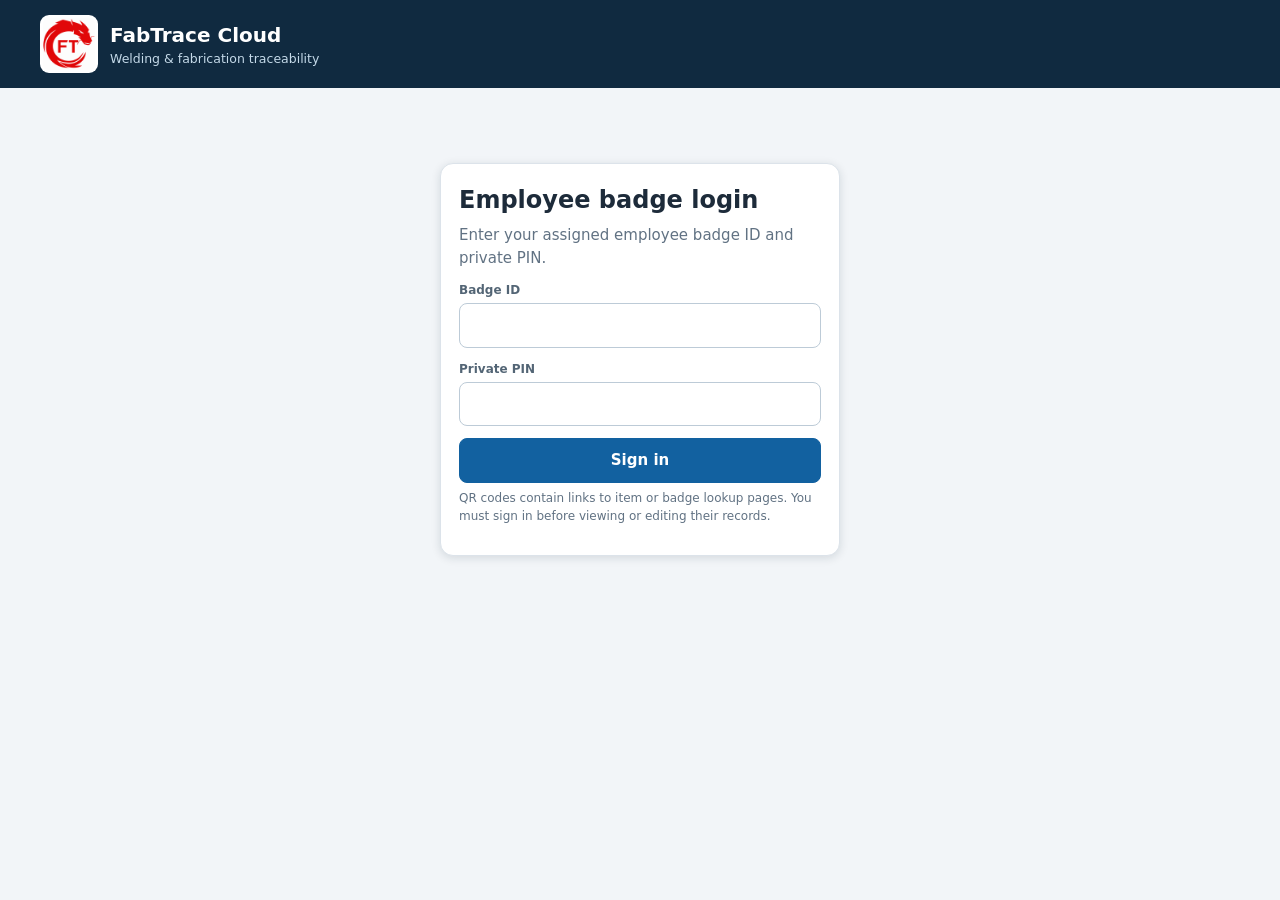
==== static/index.html @ a92a0961 "Group employee rosters by job position Organize Employees, Admin employee accounts and the bulk badg" ====
<!doctype html><html lang="en"><head><meta charset="utf-8"><meta name="viewport" content="width=device-width,initial-scale=1"><title>FabTrace Cloud</title><link rel="icon" type="image/png" href="/static/fabtrace-logo.png"><style>
:root{font:15px/1.5 system-ui,sans-serif;color:#1d2b3a;background:#f2f5f8}*{box-sizing:border-box}body{margin:0}header{background:#102a40;color:white;padding:15px max(16px,calc((100vw - 1200px)/2));display:flex;justify-content:space-between;align-items:center;gap:10px}header strong{font-size:20px}header small{display:block;color:#c4d9e8}main{max-width:1200px;margin:auto;padding:20px 16px}.card{background:white;padding:18px;border:1px solid #dce3ea;border-radius:13px;margin:0 0 15px;box-shadow:0 2px 10px #1232}.grid{display:grid;grid-template-columns:repeat(auto-fit,minmax(210px,1fr));gap:12px}h1{font-size:24px;margin:0 0 5px}h2{font-size:17px;margin:0 0 12px}p{margin:6px 0 12px}.muted{color:#617283}.badge{background:#eaf0f7;border-radius:20px;padding:4px 8px;display:inline-block;font-size:12px;font-weight:700}.red{background:#ffe8e7;color:#aa291d}.green{background:#e4f5e8;color:#18693e}.orange{background:#fff2d5;color:#885100}input,select,textarea,button{font:inherit;border:1px solid #bdcbd7;border-radius:8px;padding:10px;max-width:100%}input,select,textarea{width:100%;background:white}textarea{min-height:85px}button{cursor:pointer;background:#fff;font-weight:650}button.primary{background:#1261a0;color:white;border-color:#1261a0}button:disabled{opacity:.55}button:hover{filter:brightness(.97)}label{display:block;font-size:12px;font-weight:700;color:#536575;margin-bottom:4px}.field{margin-bottom:12px}.actions{display:flex;gap:8px;align-items:center;flex-wrap:wrap}.hidden{display:none!important}.row{display:flex;gap:12px;align-items:center;justify-content:space-between;flex-wrap:wrap}.notice{padding:12px;background:#ecf5ff;border:1px solid #d5e8fa;border-radius:9px;margin-bottom:14px}.danger{background:#fff1ec;border-color:#f4bdad;color:#aa3622}.tablewrap{overflow:auto}table{border-collapse:collapse;width:100%}th,td{text-align:left;padding:11px;border-bottom:1px solid #e3e9ef;font-size:13px;vertical-align:top}th{background:#f6f8fb;color:#657383;font-size:11px;text-transform:uppercase}a{color:#1261a0;cursor:pointer}code{font-size:12px;overflow-wrap:anywhere}.pill{display:inline-flex;border-radius:20px;background:#eef2f6;padding:4px 10px;font-size:12px}.metric{font-size:26px;font-weight:800}.metric small{font-size:12px;font-weight:400;display:block;color:#6b7c89}.event{border-left:2px solid #9dc6e4;padding:0 0 15px 14px;margin-left:4px}.event small{color:#617283}.qr{width:170px;height:170px;object-fit:contain;border:1px solid #e2e8ed;padding:8px;background:white}#message{position:fixed;right:15px;bottom:15px;max-width:360px;background:#1b3044;color:white;padding:14px;border-radius:10px;display:none;z-index:3}#message.show{display:block}.detail{word-break:break-word}#login{max-width:400px;margin:55px auto}nav{display:flex;flex-wrap:wrap;gap:8px;margin-bottom:18px}@media(max-width:580px){h1{font-size:20px}main{padding:14px}header{padding:12px}table{min-width:620px}}
</style><link rel="stylesheet" href="/static/navigation.css?v=2026.11.03-employee-roster-groups.1"><link rel="stylesheet" href="/static/orders.css?v=2026.11.03-employee-roster-groups.1"><link rel="stylesheet" href="/static/order-setup.css?v=2026.11.03-employee-roster-groups.1"><link rel="stylesheet" href="/static/order-labels.css?v=2026.11.03-employee-roster-groups.1"><link rel="stylesheet" href="/static/spool-documents.css?v=2026.11.03-employee-roster-groups.1"><link rel="stylesheet" href="/static/document-piece-qa.css?v=2026.11.03-employee-roster-groups.1"><link rel="stylesheet" href="/static/spool-bom.css?v=2026.11.03-employee-roster-groups.1"><link rel="stylesheet" href="/static/admin.css?v=2026.11.03-employee-roster-groups.1"><link rel="stylesheet" href="/static/employee-badges.css?v=2026.11.03-employee-roster-groups.1"><link rel="stylesheet" href="/static/employee-roster.css?v=2026.11.03-employee-roster-groups.1"><link rel="stylesheet" href="/static/handoff.css?v=2026.11.03-employee-roster-groups.1"><link rel="stylesheet" href="/static/tracking.css?v=2026.11.03-employee-roster-groups.1"><link rel="stylesheet" href="/static/flow.css?v=2026.11.03-employee-roster-groups.1"><link rel="stylesheet" href="/static/quality.css?v=2026.11.03-employee-roster-groups.1"><link rel="stylesheet" href="/static/progress.css?v=2026.11.03-employee-roster-groups.1"><link rel="stylesheet" href="/static/production-progress.css?v=2026.11.03-employee-roster-groups.1"><link rel="stylesheet" href="/static/spool-records.css?v=2026.11.03-employee-roster-groups.1"><link rel="stylesheet" href="/static/parts.css?v=2026.11.03-employee-roster-groups.1"><link rel="stylesheet" href="/static/dossier.css?v=2026.11.03-employee-roster-groups.1"><link rel="stylesheet" href="/static/guide.css?v=2026.11.03-employee-roster-groups.1"><link rel="stylesheet" href="/static/removals.css?v=2026.11.03-employee-roster-groups.1"><link rel="stylesheet" href="/static/flow-status.css?v=2026.11.03-employee-roster-groups.1"></head><body><header><div style="display:flex;align-items:center;gap:12px"><img src="/static/fabtrace-logo.png" alt="FabTrace FT dragon logo" style="width:58px;height:58px;object-fit:contain;background:white;border-radius:9px;padding:3px"><div><strong>FabTrace Cloud</strong><small>Welding & fabrication traceability</small></div></div><div id="userTop" class="actions"></div></header><main>
<section id="login" class="card"><h1>Employee badge login</h1><p class="muted">Enter your assigned employee badge ID and private PIN.</p><form id="loginForm"><div class="field"><label>Badge ID</label><input id="badge" autocomplete="username" required></div><div class="field"><label>Private PIN</label><input id="pin" type="password" autocomplete="current-password" minlength="6" required></div><button class="primary" style="width:100%">Sign in</button></form><p class="muted" style="font-size:12px">QR codes contain links to item or badge lookup pages. You must sign in before viewing or editing their records.</p></section>
<section id="workspace" class="hidden"><nav id="mainNav" aria-label="Main work areas"><button id="navOrders" type="button">Orders</button><button id="navProgress" type="button">Production progress</button><button id="navHandoff" type="button">Scan &amp; transfer</button><button id="navFlow" type="button">Process flow</button><button id="navGuide" type="button">Guide &amp; setup</button><details id="moreTools"><summary>More tools</summary><div class="fn-tools"><div class="fn-tool-group" role="group" aria-labelledby="moreProductionTitle"><h2 id="moreProductionTitle">Production &amp; records</h2><button id="navItems" type="button">Items</button><button id="navTracking" type="button">Projects &amp; welds</button><button id="navParts" type="button">Spool parts</button><button id="navQuality" type="button">Audit readiness</button><button id="navDossier" type="button">Job Packets</button><button id="navBulk" type="button">Bulk import &amp; QR labels</button><button id="navNew" type="button">＋ New item</button></div><div class="fn-tool-group" role="group" aria-labelledby="moreAdminTitle"><h2 id="moreAdminTitle">Administration &amp; activity</h2><button id="navStaff" class="hidden" type="button">Employees</button><button id="navAdmin" class="hidden" type="button">Admin controls</button><button id="navRemoved" class="hidden" type="button">Removed records</button><button id="navAudit" type="button">Activity log</button><button id="navExportExcel" class="hidden" type="button">Export Excel</button></div></div></details></nav><div class="fn-context" role="navigation" aria-label="Page navigation"><button id="navBack" type="button">← Back to orders</button><span id="navCurrent" aria-live="polite"></span></div>
<section id="itemsPage"><div class="row"><div><h1>Parts, spools & assemblies</h1><p class="muted">Shared shop-floor records · Search by Google part number, tracking ID or job</p></div><div class="actions"><input style="width:220px" id="search" placeholder="Search items"><button id="searchBtn">Search</button></div></div><div class="grid"><div class="card"><div class="metric" id="total">0<small>Matching items</small></div></div><div class="card"><div class="metric" id="pageCount">0<small>On this page</small></div></div></div><div class="card"><div class="tablewrap"><table><thead><tr><th>Tracking ID</th><th>Google part #</th><th>Type</th><th>Location</th><th>Handler</th><th>Welds</th><th>Inspection</th><th>Released</th></tr></thead><tbody id="itemsRows"></tbody></table></div><div class="actions" style="margin-top:14px"><button id="printSearchLabels">Print QR labels for search</button><button id="prev">Previous</button><span id="pages" class="muted"></span><button id="next">Next</button></div></div></section>
<section id="handoffPage" class="hidden">
<div class="row"><div class="fh-intro"><h1>Scan &amp; handoff</h1><p class="muted">Identify the item, scan the sending and receiving employee badges, then choose its destination and current work status.</p></div><button id="handoffBack" type="button">← All items</button></div>
<div id="handoffIncoming" class="notice fh-choose-role hidden" role="status"></div>
<div class="fh-layout">
<section class="card fh-wide"><h2>1 · Identify the item</h2><div class="field"><label for="handoffItem">Item QR / tracking ID</label><input id="handoffItem" placeholder="Scan item QR or enter its tracking ID" autocomplete="off" maxlength="500"></div><div class="actions"><button id="handoffItemCamera" type="button">Scan item with camera</button><button id="handoffItemFind" type="button">Find item</button></div><div id="handoffItemInfo" class="notice" style="margin-top:12px" aria-live="polite">Scan or enter the physical item to begin.</div><div id="handoffProcessNotice" class="notice hidden"></div></section>
<section class="card"><h2>2 · Identify both employees</h2><p class="fh-help">The sending badge must match the item's recorded custodian. Scan each badge into its own field, or enter the badge ID if a scanner is unavailable.</p><div id="handoffControls"></div></section>
<section class="card"><h2>4 · Review and record</h2><div class="field"><label for="handoffNotes">Transfer notes</label><textarea id="handoffNotes" maxlength="1000" placeholder="Cart, shift, or reason for this move"></textarea></div><div id="handoffSummary" class="fh-review" aria-live="polite">Identify the item and both employees to review the transfer.</div><div id="handoffError" class="fh-inline-error hidden" role="alert"></div><button id="handoffConfirm" type="button" class="primary" style="width:100%" disabled>Record custody transfer</button><p class="fh-record-note">Badge lookup identifies the two employees. The signed-in account records this handoff; scanning a badge does not sign its owner in or record an independent acceptance signature.</p><p class="fh-record-note">This action records custody, location and work status. Complete numbered process steps in Process flow. Released items use their permitted later process handoffs.</p><div id="handoffLocationSettings"></div></section>
</div>
</section>
<section id="bulkPage" class="hidden">
<div class="row"><div><h1>Google part numbers · Bulk import</h1><p class="muted">One Google part number can identify many physical items. Each physical item gets a unique tracking ID. QR labels identify individual spools and material parts; assemblies group their spools.</p></div><button id="bulkBack">← All items</button></div>
<div class="card"><h2>1. Prepare your parts list</h2><p>Use the template with one row per part number or row for each physical item. Set <strong>quantity</strong> to create multiple independent physical records. QR labels are available for spools and material parts. Leave <strong>id</strong> blank for automatically generated IDs.</p><div class="actions"><button id="csvTemplate">↓ Download CSV template</button><input type="file" id="bulkFile" accept=".csv,text/csv" style="max-width:340px"></div><p class="muted" style="font-size:12px">Columns: google_part_number, kind, project, drawing, location, handler, welds_required, quantity, id. Handler must be a registered badge ID. Duplicate Google part numbers are permitted; duplicate tracking IDs are not.</p></div>
<div class="card"><h2>2. Review & import</h2><div id="bulkPreview" class="muted">Choose a CSV file to preview its rows before importing.</div><div class="actions" style="margin-top:14px"><button class="primary" id="bulkImport" disabled>Import validated items</button><span id="bulkProgress" class="muted"></span></div></div>
<div class="card"><h2>3. Generate & print QR labels</h2><p class="muted">After import, print QR sheets in batches of 100. Each spool label uses its spool number and permanent numbered suffix. Part labels retain their individual item ID. Labels point to the shared cloud record URL.</p><div class="actions"><button id="bulkPrint" disabled>Print next 100 imported labels</button><button id="bulkResetPrint" disabled>Start again at label 1</button><span id="bulkLabelProgress" class="muted"></span></div><p class="muted" style="font-size:12px">Allow print pop-ups in your browser. Print sheets at 100% scale and test QR scanning before applying labels.</p></div></section>
<section id="itemPage" class="hidden"><div class="row"><div><h1 id="itemTitle">Item</h1></div><button id="back">← All items</button></div><div id="itemRemovalNotice" class="fr-removed-notice hidden" role="status"></div><div class="grid" id="itemMetrics"></div><div class="grid"><div class="card"><h2>Item identification</h2><div id="itemFields"></div><div class="actions"><button id="editGooglePart">Edit Google part #</button><button class="primary" id="transferBtn">Transfer</button><button id="phoneHandoffBtn">Handoff with phone camera</button><button id="weldBtn">Log welds</button><button id="itemTrackingBtn">Individual weld tracking</button><button id="itemFlowBtn">Process flow</button><button id="itemPartsBtn" type="button" class="hidden">Spool parts</button><button id="inspectBtn">Inspect</button><button id="reworkBtn">Open rework</button><button id="releaseBtn">Final release</button><button id="adminReleaseBtn" class="hidden" type="button">Release as administrator</button><button id="itemAdminBtn" class="hidden" type="button">Admin controls</button><button id="reopenBtn">Reopen</button><button id="removeItemBtn" type="button" class="fr-danger hidden">Remove item</button><button id="restoreItemBtn" type="button" class="hidden">Restore removed group</button></div></div><div class="card"><h2>QR label</h2><p id="qrCodeName"></p><div id="qrLabelDetails" class="muted" style="overflow-wrap:anywhere;margin:10px 0"></div><img id="qrImage" class="qr" alt="Scannable QR item label"><p><a id="qrDownload" download="label.svg">Download label</a></p><div class="muted" id="qrLink"></div></div></div><div class="grid"><div class="card"><h2>Inspection records</h2><div id="inspectionRecords"></div></div><div class="card"><h2>Rework records</h2><div id="reworkRecords"></div></div></div><div class="card"><h2>Custody handoffs</h2><div id="custodyHistory"></div></div><div class="card"><h2>Item audit events</h2><div id="itemAudit"></div></div></section>
<section id="removalsPage" class="hidden" aria-label="Removed purchase orders and parts"><div id="removalsContent" aria-live="polite"></div></section>
<section id="orderLabelsPage" class="hidden" aria-label="Purchase order GPN QR labels"><div id="orderLabelsContent" aria-live="polite"></div></section>
<section id="orderSetupPage" class="hidden" aria-label="Purchase order setup"><div id="orderSetupContent" aria-live="polite"></div></section>
<section id="ordersPage" class="hidden" aria-label="Purchase orders, GPNs, assemblies and spool requirements"><div id="ordersContent" aria-live="polite"></div></section>
<section id="trackingPage" class="hidden" aria-label="Project and individual weld tracking"><div id="trackingContent" aria-live="polite"></div></section>
<section id="flowPage" class="hidden" aria-label="CLM fabrication process flow"><div id="flowContent"></div></section>
<section id="qualityPage" class="hidden" aria-label="Customer audit readiness"><div id="qualityContent" aria-live="polite"></div></section>
<section id="progressPage" class="hidden" aria-label="Project parts progress"><div id="progressContent" aria-live="polite"></div></section>
<section id="productionProgressPage" class="hidden" aria-label="Purchase order production progress"><div id="productionProgressContent" aria-live="polite"></div></section>
<section id="partsPage" class="hidden" aria-label="Required spool parts and quantity progress"><div id="partsContent" aria-live="polite"></div></section>
<section id="dossierPage" class="hidden" aria-label="Kelvion Job Packets and CLM Final Dossiers"><div id="dossierContent" aria-live="polite"></div></section>
<section id="guidePage" class="hidden" aria-label="Operating guide and project setup"><div id="guideContent"></div></section>
<section id="adminPage" class="hidden" aria-label="Administrator site controls"><div id="adminContent" aria-live="polite"></div></section>
<section id="staffPage" class="hidden"><h1>Employee accounts</h1><div class="grid"><div class="card"><h2>Add employee</h2><form id="employeeForm"><div class="field"><label>Badge ID</label><input name="badge" pattern="[A-Za-z0-9_-]+" required></div><div class="field"><label>Name</label><input name="name" required></div><div class="field"><label>Private PIN (8+ characters)</label><input name="pin" type="password" minlength="8" required></div><div class="field"><label for="employeeRole">Job position / permissions</label><select name="role" id="employeeRole" required></select><p id="employeeRoleHelp" class="muted" aria-live="polite"></p></div><button class="primary">Add employee</button></form></div><div class="card"><div class="row"><h2>Employee roster · QR badges</h2><button id="printEmployeeBadges" type="button" class="primary">Print employee badge sheets</button></div><p class="muted">Employees are grouped by job position and sorted by name within each group. Use Change position to promote an employee or update their job permissions. Open Account controls for other account changes. Removed employees are available under Admin controls → Employee accounts → Show removed employees. Employee QR codes contain identification only, never a login PIN.</p><div id="staffRows"></div></div></div></section>
<dialog id="employeeBadgeDialog" class="feb-dialog" aria-labelledby="employeeBadgeTitle" aria-describedby="employeeBadgeHelp"><div class="feb-shell"><div class="feb-heading"><h2 id="employeeBadgeTitle">Print employee badge sheets</h2><button id="employeeBadgeClose" type="button">Close</button></div><p id="employeeBadgeHelp" class="muted">Print all active employees together or choose individual badges. Inactive and removed accounts are excluded. Each badge includes the current name, position, badge ID and existing QR code.</p><div class="field"><label for="employeeBadgeSearch">Find an employee</label><input id="employeeBadgeSearch" type="search" placeholder="Name, position or badge ID" maxlength="200"></div><div class="actions"><button id="employeeBadgeSelectAll" type="button">Select all active</button><button id="employeeBadgeClear" type="button">Clear selection</button><button id="employeeBadgeRefresh" type="button">Refresh employees</button></div><p id="employeeBadgeCount" class="feb-count" role="status" aria-live="polite"></p><div id="employeeBadgeRows" class="feb-rows" aria-label="Employees to print"></div><p id="employeeBadgeStatus" class="feb-status" role="status" aria-live="polite"></p><div class="feb-footer"><p class="muted">Multiple badges per Letter sheet · Print or Save as PDF</p><button id="employeeBadgePrint" type="button" class="primary" disabled>Print selected badges</button></div></div></dialog>
<section id="auditPage" class="hidden"><h1>Audit activity</h1><div class="card"><div id="allAudit"></div></div></section>
</section></main><div id="message" role="alert"></div><dialog id="dlg" style="border:1px solid #dae3ea;border-radius:14px;padding:22px;max-width:min(600px,95vw);width:100%;max-height:90vh;overflow:auto"><div class="row"><h2 id="dlgTitle"></h2><button onclick="document.getElementById('dlg').close()">✕</button></div><form id="dialogForm"><div id="dlgFields"></div><div class="actions"><button class="primary">Submit</button><button type="button" onclick="document.getElementById('dlg').close()">Cancel</button></div></form></dialog>
<dialog id="spoolBomDialog" aria-labelledby="spoolBomTitle" aria-describedby="spoolBomSubtitle"><div class="fbom-head"><div><button type="button" id="spoolBomBack">← Back</button><h2 id="spoolBomTitle">Materials &amp; QA/QC</h2><p id="spoolBomSubtitle"></p></div><button type="button" id="spoolBomClose" aria-label="Close materials and QA/QC">×</button></div><div id="spoolBomContent" aria-live="polite"></div><div class="fbom-footer"><div class="actions"><button type="button" id="spoolBomDownload" disabled>Download approved Excel</button><button type="button" class="primary" id="spoolBomDone">Return to spool</button></div><p id="spoolBomDownloadNote"></p><p id="spoolBomDownloadError" role="status" aria-live="polite"></p></div></dialog>
<dialog id="recordRemovalDialog" aria-labelledby="removalDialogTitle"><h2 id="removalDialogTitle"></h2><form id="recordRemovalForm"><div id="removalDialogBody"></div></form></dialog>
<dialog id="trackingDialog" aria-labelledby="trackingDialogTitle"><div class="ft-dialog-head"><h2 id="trackingDialogTitle"></h2><button id="trackingDialogClose" type="button" aria-label="Close dialog">×</button></div><div id="trackingDialogError" class="ft-dialog-error hidden" role="alert"></div><form id="trackingDialogForm"><div id="trackingDialogFields"></div><div class="actions ft-dialog-footer"><button id="trackingDialogSubmit" type="submit" class="primary">Save</button><button id="trackingDialogCancel" type="button">Cancel</button></div></form></dialog>
<dialog id="flowDialog" aria-labelledby="flowDialogTitle"><div class="ff-dialog-head"><h2 id="flowDialogTitle"></h2><button id="flowDialogClose" type="button" aria-label="Close dialog">×</button></div><div id="flowDialogError" class="ff-error hidden" role="alert"></div><form id="flowDialogForm"><div id="flowDialogFields"></div><div class="actions ff-dialog-footer"><button id="flowDialogSubmit" type="submit" class="primary">Save</button><button id="flowDialogCancel" type="button">Cancel</button></div></form></dialog>
<dialog id="qualityDialog" aria-labelledby="qualityDialogTitle"><div class="fq-dialog-head"><h2 id="qualityDialogTitle"></h2><button id="qualityDialogClose" type="button" aria-label="Close dialog">×</button></div><div id="qualityDialogError" class="fq-error hidden" role="alert"></div><form id="qualityDialogForm"><div id="qualityDialogFields"></div><div class="actions fq-dialog-footer"><button id="qualityDialogSubmit" type="submit" class="primary">Save</button><button id="qualityDialogCancel" type="button">Cancel</button></div></form></dialog>
<dialog id="dossierDialog" aria-labelledby="dossierDialogTitle"><div class="fd-dialog-head"><h2 id="dossierDialogTitle"></h2><button id="dossierDialogClose" type="button" aria-label="Close dialog">×</button></div><div id="dossierDialogError" class="fd-error hidden" role="alert"></div><form id="dossierDialogForm"><div id="dossierDialogFields" class="fd-fields"></div><div class="actions fd-dialog-footer"><button id="dossierDialogSubmit" type="submit" class="primary">Save</button><button id="dossierDialogCancel" type="button">Cancel</button></div></form></dialog>
<script>
const $=id=>document.getElementById(id);let me=null,current=null,offset=0,total=0,dialogSubmit=null,bulkRows=[],bulkCreated=[],bulkPrintIndex=0,bulkImportRunning=false;const params=new URLSearchParams(location.search);
let qrStatus={ready:false},navigationVersion=0;
const jobCan=capability=>window.FabPermissions?.can(capability)===true;
const jobLabel=role=>window.FabPermissions?.label(role)||role;
function requireJob(capability){if(jobCan(capability))return true;notify('Your job position does not have this control.');return false}

function notify(s){$('message').textContent=s;$('message').classList.add('show');setTimeout(()=>$('message').classList.remove('show'),3500)}
function esc(s){return String(s??'').replace(/[&<>"']/g,c=>({'&':'&amp;','<':'&lt;','>':'&gt;','"':'&quot;',"'":'&#39;'}[c]))}
function isSpoolRecord(r){return r?.kind==='Spool'||r?.route==='spool'||Boolean(r?.qr_alias||r?.bom?.item_id)}
function itemNumberLabel(r){return isSpoolRecord(r)?window.FabFlowStatus?.spoolNumber(r)||r.qr_alias||r.google_part_number||r.display_code||r.id:r.display_code||r.id}
function itemNumberText(r,label,tag='span'){return isSpoolRecord(r)&&window.FabFlowStatus?.spoolText?window.FabFlowStatus.spoolText(r,label,tag):`<${tag}>${esc(label)}</${tag}>`}
function decorateItemNumber(element,r,label){element.textContent=String(label??'');if(window.FabFlowStatus?.decorateSpool){window.FabFlowStatus.decorateSpool(element,isSpoolRecord(r)?r:{...r,flow_stage:null},label);if(!isSpoolRecord(r)){element.removeAttribute('data-spool-number');element.removeAttribute('data-spool-id')}}}
async function api(url,opt={}){const r=await fetch(url,{credentials:'same-origin',headers:{'Content-Type':'application/json'},...opt});if(!r.ok){let e;try{e=await r.json()}catch(e2){e={detail:r.statusText}}const error=Error(typeof e.detail==='string'?e.detail:JSON.stringify(e.detail||e));error.status=r.status;throw error}return r.json()}
// Excel export: use the authenticated download response, not the JSON API helper.
let excelExportRunning=false;
function excelDownloadName(disposition){
 let name='';
 const encoded=String(disposition||'').match(/filename\*=UTF-8''([^;]+)/i);
 if(encoded){try{name=decodeURIComponent(encoded[1].trim())}catch(e){}}
 if(!name){const plain=String(disposition||'').match(/filename="?([^";]+)"?/i);if(plain)name=plain[1].trim()}
 name=name.replace(/[\\/\x00-\x1f\x7f]/g,'_').slice(0,180);
 return name&&/\.xlsx$/i.test(name)?name:'fabtrace-export.xlsx';
}
async function exportExcel(){
 if(me?.role!=='admin'){notify('Only an administrator can export the full workbook.');return}
 if(excelExportRunning)return;
 const button=$('navExportExcel');
 excelExportRunning=true;button.disabled=true;button.textContent='Preparing Excel…';button.setAttribute('aria-busy','true');
 let objectUrl=null,anchor=null;
 try{
  const response=await fetch('/api/exports/excel',{credentials:'same-origin',headers:{Accept:'application/vnd.openxmlformats-officedocument.spreadsheetml.sheet'}});
  if(!response.ok){
   let detail='';
   try{const payload=await response.json();detail=typeof payload.detail==='string'?payload.detail:''}catch(e){}
   if(response.status===401)throw Error('Your session has expired. Sign in again to export Excel.');
   if(response.status===403)throw Error('Only an administrator can export the full workbook.');
   throw Error(detail||'Excel export could not be prepared (HTTP '+response.status+'). Try again or contact your administrator.');
  }
  if(!(response.headers.get('content-type')||'').includes('application/vnd.openxmlformats-officedocument.spreadsheetml.sheet'))throw Error('The server did not return an Excel workbook. Refresh the page and try again.');
  const blob=await response.blob();
  objectUrl=URL.createObjectURL(blob);
  anchor=document.createElement('a');anchor.href=objectUrl;anchor.download=excelDownloadName(response.headers.get('content-disposition'));
  document.body.appendChild(anchor);anchor.click();anchor.remove();anchor=null;
  const completedUrl=objectUrl;setTimeout(()=>URL.revokeObjectURL(completedUrl),10000);objectUrl=null;
  notify('Excel download started. Check your browser downloads.');
 }catch(error){notify(error.message||'Excel export failed. Please try again.')}
 finally{
  if(anchor)anchor.remove();if(objectUrl)URL.revokeObjectURL(objectUrl);
  excelExportRunning=false;button.disabled=false;button.textContent='Export Excel';button.removeAttribute('aria-busy');
 }
}
$('navExportExcel').onclick=exportExcel;
// End Excel export.
function show(name){if(window.FabNavigation?.beforeShow(name)===false)return false;navigationVersion++;window.FabSpoolBom?.cancelPending();window.FabSpoolDocuments?.cancelPending();['orderLabelsPage','orderSetupPage','productionProgressPage','removalsPage','ordersPage','itemsPage','itemPage','handoffPage','bulkPage','staffPage','auditPage','trackingPage','flowPage','qualityPage','progressPage','partsPage','dossierPage','guidePage','adminPage'].forEach(id=>$(id).classList.toggle('hidden',id!==name));$('navRemoved').classList.toggle('primary',name==='removalsPage');if(name!=='removalsPage'&&window.FabRemovals)window.FabRemovals.cancelPending();$('navItems').classList.toggle('primary',['itemsPage','itemPage'].includes(name));$('navAdmin').classList.toggle('primary',name==='adminPage');if(name!=='adminPage'&&window.FabAdmin)window.FabAdmin.cancelPending();$('navOrders').classList.toggle('primary',['orderLabelsPage','orderSetupPage','ordersPage'].includes(name));if(name!=='orderLabelsPage'&&window.FabOrderLabels)window.FabOrderLabels.cancelPending();if(name!=='orderSetupPage'&&window.FabOrderSetup)window.FabOrderSetup.cancelPending();if(name!=='ordersPage'&&window.FabOrders)window.FabOrders.cancelPending();$('navTracking').classList.toggle('primary',name==='trackingPage');$('navFlow').classList.toggle('primary',name==='flowPage');$('navQuality').classList.toggle('primary',name==='qualityPage');$('navProgress').classList.toggle('primary',['progressPage','productionProgressPage'].includes(name));if(name!=='productionProgressPage'&&window.FabProductionProgress)window.FabProductionProgress.cancelPending();$('navParts').classList.toggle('primary',name==='partsPage');if(name!=='partsPage'&&window.FabParts)window.FabParts.cancelPending();$('navDossier').classList.toggle('primary',name==='dossierPage');$('navGuide').classList.toggle('primary',name==='guidePage');if(name!=='guidePage'&&window.FabGuide)window.FabGuide.cancelPending();if(name!=='progressPage'&&window.FabProgress)window.FabProgress.cancelPending();if(name!=='dossierPage'&&window.FabDossier)window.FabDossier.cancelPending();if(name!=='qualityPage'&&window.FabQuality)window.FabQuality.cancelPending();if(name!=='flowPage'&&window.FabFlow)window.FabFlow.cancelPending();if(name!=='trackingPage'&&window.FabTracking)window.FabTracking.cancelPending();if(name!=='handoffPage'&&window.FabHandoff)window.FabHandoff.cancelPending();$('navHandoff').classList.toggle('primary',name==='handoffPage');window.FabNavigation?.afterShow(name);return true}
async function refreshAuth(){try{const [user,,qr]=await Promise.all([api('/api/me'),window.FabPermissions.load(),api('/api/qr/status').catch(()=>({ready:false}))]);me=user;qrStatus=qr;$('login').classList.add('hidden');$('workspace').classList.remove('hidden');$('userTop').innerHTML=`<span>${esc(me.name)} · ${esc(me.role_label||jobLabel(me.role))}</span> <button id="logout">Sign out</button>`;$('logout').onclick=async()=>{await api('/api/logout',{method:'POST'});location.reload()};$('navStaff').classList.toggle('hidden',me.role!=='admin');$('navAdmin').classList.toggle('hidden',me.role!=='admin');$('navRemoved').classList.toggle('hidden',me.role!=='admin');$('navExportExcel').classList.toggle('hidden',me.role!=='admin');$('navBulk').classList.toggle('hidden',!jobCan('manage_production'));$('navNew').classList.toggle('hidden',!jobCan('manage_production'));$('navAudit').classList.toggle('hidden',!jobCan('view_audit'));$('navHandoff').classList.toggle('hidden',!jobCan('handoff'));
 if(params.has('badge')){
   await window.FabHandoff.openBadge(params.get('badge'));
 }else if(params.has('admin')){await window.FabAdmin.open({item:params.get('item')||'',tab:params.get('tab')||'items',badge:params.get('employee')||'',action:params.get('action')||'',includeRemoved:params.get('removed')==='1'})}
 else if(params.has('handoff')){await window.FabHandoff.open({item:params.get('item')||''})}
 else if(params.has('guide')){await window.FabGuide.open({project:params.get('project')||'',section:params.get('section')||''})}
 else if(params.has('removed-records')&&me.role==='admin'){await window.FabRemovals.openList()}
 else if(params.has('order-labels')){await window.FabOrderLabels.open({po:params.get('po')||'',gpn:params.get('gpn')||'',kind:params.get('kind')||'Assembly'})}
 else if(params.has('order-setup')){await window.FabOrderSetup.open({po:params.get('po')||''})}
 else if(params.has('orders')){await window.FabOrders.open({po:params.get('po')||'',gpn:params.get('gpn')||'',assembly:params.get('assembly')||''})}
 else if(params.has('parts')){await window.FabParts.open({project:params.get('project')||'',spool:params.get('spool')||''})}
 else if(params.has('dossier')){await window.FabDossier.open({project:params.get('project')||'',item:params.get('item')||'',tab:params.get('tab')||'items'})}
 else if(params.has('production-progress')){await window.FabProductionProgress.open({project:params.get('project')||''})}
 else if(params.has('progress')){await window.FabProgress.open({project:params.get('project')||''})}
 else if(params.has('quality')){await window.FabQuality.open({workspace:params.get('workspace')||'',requirement:params.get('requirement')||'',project:params.get('project')||'',tab:params.get('tab')||'requirements'})}
 else if(params.has('flow')){await window.FabFlow.open({item:params.get('item')||'',project:params.get('project')||''})}
 else if(params.has('tracking')){await window.FabTracking.open({project:params.get('project'),subproject:params.get('subproject'),spool:params.get('spool'),weld:params.get('weld'),view:params.get('view')})}
 else if(params.has('spool')||params.has('item')){const opening=navigationVersion;try{const id=await window.resolveItemQr(location.href);if(opening!==navigationVersion)return;await openItem(id);if(current?.id===id&&!current.removal?.removed){try{await api('/api/items/'+encodeURIComponent(id)+'/scan',{method:'POST'});await refreshItemAudit(id)}catch(error){notify(error.message)}}}catch(error){if(opening===navigationVersion){await listItems();notify(error.message)}}}
 else if(params.has('items'))await listItems();else if(params.has('bulk')&&jobCan('manage_production'))$('navBulk').onclick();else if(params.has('employees')&&me.role==='admin')await $('navStaff').onclick();else if(params.has('activity')&&jobCan('view_audit'))await $('navAudit').onclick();else if(window.FabOrderSetup)await window.FabOrderSetup.open();else await listItems()}catch(e){me=null;$('workspace').classList.add('hidden');$('login').classList.remove('hidden')}}
$('loginForm').onsubmit=async e=>{e.preventDefault();try{await api('/api/login',{method:'POST',body:JSON.stringify({badge:$('badge').value,pin:$('pin').value})});$('pin').value='';await refreshAuth()}catch(err){notify(err.message)}};
function field(name,label,required=true,kind='text',value='',options=null){return `<div class="field"><label>${label}</label>${options?`<select name="${name}">${options.map(x=>`<option ${x===value?'selected':''}>${esc(x)}</option>`).join('')}</select>`:kind==='textarea'?`<textarea name="${name}" ${required?'required':''}>${esc(value)}</textarea>`:`<input name="${name}" type="${kind}" value="${esc(value)}" ${required?'required':''}>`}</div>`}
function modal(title,fields,action){$('dlgTitle').textContent=title;$('dlgFields').innerHTML=fields;dialogSubmit=action;$('dlg').showModal()}
$('dialogForm').onsubmit=async e=>{e.preventDefault();const obj=Object.fromEntries(new FormData(e.target));try{await dialogSubmit(obj);$('dlg').close();if(current)await openItem(current.id);else await listItems();notify('Saved successfully')}catch(err){notify(err.message)}};
async function listItems(){show('itemsPage');current=null;const q=$('search').value;try{let data=await api(`/api/items?search=${encodeURIComponent(q)}&offset=${offset}&limit=50`);total=data.total;$('total').innerHTML=`${total}<small>Matching items</small>`;$('pageCount').innerHTML=`${data.items.length}<small>On this page</small>`;$('pages').textContent=`${total?offset+1:0}–${Math.min(offset+50,total)} of ${total}`;$('prev').disabled=offset===0;$('next').disabled=offset+50>=total;$('itemsRows').innerHTML=data.items.map(r=>`<tr><td><a data-id="${esc(r.id)}">${itemNumberText(r,itemNumberLabel(r))}</a>${me?.role==='admin'?`<button type="button" class="fr-danger fr-inline-remove" data-remove-item="${esc(r.id)}">Remove</button>`:''}</td><td>${itemNumberText(r,r.google_part_number||'—')}</td><td><span class="badge">${esc(r.kind)}</span></td><td>${esc(r.location)}</td><td>${esc(r.handler)}</td><td>${r.welds_done} / ${r.welds_required}</td><td>${esc(r.dimensional)} / ${esc(r.weld)}</td><td>${r.release_control?.mode==='admin_override'?'<span class="fa-release-tag">Administrative release</span>':r.released?'<span class="badge green">QA released</span>':'<span class="badge orange">Open</span>'}</td></tr>`).join('')||'<tr><td colspan="8">No matching records.</td></tr>';$('itemsRows').querySelectorAll('[data-id]').forEach(el=>el.onclick=()=>openItem(el.dataset.id));$('itemsRows').querySelectorAll('[data-remove-item]').forEach(el=>el.onclick=()=>window.FabRemovals.open({kind:'item',id:el.dataset.removeItem,onDone:async()=>{offset=0;await listItems();}}))}catch(e){notify(e.message)}}
function dataLine(k,v,item){return `<p class="detail"><b>${esc(k)}:</b> ${item?itemNumberText(item,v??'—'):esc(v??'—')}</p>`}
function date(s){return s?new Date(s).toLocaleString():'—'}
async function refreshItemAudit(id){const log=await api('/api/items/'+encodeURIComponent(id)+'/audit');if(current?.id!==id)return;$('itemAudit').innerHTML=log.map(a=>`<div class="event"><b>${esc(a.event)}</b> <small>${date(a.at)} · ${esc(a.actor)}</small><div>${esc(JSON.stringify(a.details))}</div></div>`).join('')||'<p>No events.</p>'}
function arrivalLabel(value){return ({pending:'Awaiting QA/QC',passed:'Pass',failed:'Fail',needs_reinspection:'Needs reinspection',removed:'Removed'})[value?.status]||'Awaiting QA/QC'}
function updateItemArrival(value){if(!value||!current)return;current.receiving=value;const metric=$('itemArrivalMetric');if(metric)metric.querySelector('.metric').innerHTML=esc(arrivalLabel(value))+'<small>Arrival QA/QC</small>';const notice=$('itemArrivalNotice');if(notice){notice.textContent=value.status==='removed'?'This spool is removed. Restore its record before updating materials or arrival QA/QC.':value.can_proceed?'Arrival QA/QC is current for this spool.':'Work is blocked until QA/QC records a current passing arrival inspection. Open Materials & QA/QC to review the outstanding requirements.';notice.classList.toggle('item-arrival-passed',value.can_proceed===true)}}
document.addEventListener('fabtrace:spool-materials-saved',event=>{if(current?.id!==event.detail?.item_id)return;const data=event.detail.data;updateItemArrival(data?.arrival);if(data?.flow_stage){current.flow_stage=data.flow_stage;decorateItemNumber($('itemTitle'),current,itemNumberLabel(current));decorateItemNumber($('qrCodeName'),current,current.qr_eligible!==false&&current.kind!=='Assembly'?itemNumberLabel(current):'');$('itemFields').querySelectorAll('[data-spool-id]').forEach(element=>{if(element.getAttribute('data-spool-id')===current.id)decorateItemNumber(element,current,element.textContent)})}});
function qrLabelFields(label){return [['P.O.',label.purchase_order],['GPN',label.gpn],['Assembly Number',label.assembly_number],['Google part number',label.part_number]].filter(([,value])=>value)}
function renderItemQrLabel(r){
 const eligible=r.kind!=='Assembly'&&r.qr_eligible!==false,ready=qrStatus.ready&&eligible,label=r.qr_label;
 $('qrImage').src=ready?'/api/items/'+encodeURIComponent(r.id)+'/qr.png':'';$('qrImage').style.display=ready?'':'none';
 $('qrDownload').href=ready&&label?.download_url?label.download_url:'#';$('qrDownload').style.display=ready&&label?.download_url?'':'none';$('qrDownload').download=(r.display_code||r.id).replace(/[\\/\x00-\x1f\x7f]/g,'_')+'-label.svg';
 $('qrLabelDetails').innerHTML=eligible?qrLabelFields(label||{}).map(([key,value])=>`<div><strong>${esc(key)}:</strong> ${esc(value)}</div>`).join(''):'';
 decorateItemNumber($('qrCodeName'),r,eligible?itemNumberLabel(r):'');$('qrLink').textContent=r.kind==='Assembly'?'QR labels are on the individual spools in this assembly.':r.qr_url||'QR not available: set a public HTTPS URL in server configuration.';
}
async function openItem(id){try{const r=await api('/api/items/'+encodeURIComponent(id));current=r;show('itemPage');history.replaceState(null,'','/?'+(r.qr_alias?'spool='+encodeURIComponent(r.qr_alias):'item='+encodeURIComponent(r.id)));decorateItemNumber($('itemTitle'),r,itemNumberLabel(r));$('itemMetrics').innerHTML=[['Welds',r.welds_done+' / '+r.welds_required],['Dimensional',r.dimensional],['Weld inspection',r.weld],['Rework open',r.reworks.filter(x=>!x.closed_at).length],['Release',r.release_control?.label||(r.released?'Released':'Not released')]].concat(r.receiving?.required?[['Arrival QA/QC',arrivalLabel(r.receiving)]]:[]).map(([k,v])=>`<div class="card"${k==='Arrival QA/QC'?' id="itemArrivalMetric"':''}><div class="metric">${esc(v)}<small>${esc(k)}</small></div></div>`).join('');$('itemFields').innerHTML=[['Type',r.kind],[isSpoolRecord(r)?'Spool number':'Google part number',r.google_part_number,r],['Project',r.project],['Drawing',r.drawing],['Location',r.location],['Current handler',r.handler],['Current work status',r.transfer?.status_label||'Not recorded'],['Last weld/rework',date(r.last_work_at)],['Release recorded',date(r.released_at)],['Release decision by',r.released_by]].map(x=>dataLine(...x)).join('')+(r.kind==='Spool'||r.bom?.item_id?'<div class="actions item-spool-records">'+(window.FabSpoolBom?.spoolLink(r.id,r.google_part_number)||'')+(window.FabSpoolDocuments?.link('spools',r.id,r.google_part_number)||'')+'</div><p id="itemArrivalNotice" class="item-arrival-notice"></p>':'');updateItemArrival(r.receiving);renderItemQrLabel(r); $('editGooglePart').disabled=Boolean(r.qr_alias)||r.released||!jobCan('manage_production');$('editGooglePart').title=r.qr_alias?'This spool number is fixed to its permanent QR label.':'';$('editGooglePart').classList.toggle('hidden',!jobCan('manage_production'));$('inspectionRecords').innerHTML=r.inspections.map(i=>`<div class="event"><b>${esc(i.kind)}: ${esc(i.result)}</b><div class="muted">${esc(i.inspector)} · ${date(i.at)}</div><div>Report: ${esc(i.report)}</div><div>${esc(i.measurements)}</div></div>`).join('')||'<p class="muted">No inspections yet.</p>';$('reworkRecords').innerHTML=r.reworks.map(x=>`<div class="event"><b>${esc(x.kind)}</b> <span class="badge ${x.closed_at?'green':'red'}">${x.closed_at?'Closed':'Open'}</span><p>${esc(x.reason)}</p><div class="muted">Assigned ${esc(x.assigned)} · ${date(x.opened_at)}</div>${!x.closed_at&&x.can_close===true?`<button class="close-rw" data-id="${x.id}">Close rework</button>`:''}</div>`).join('')||'<p class="muted">No rework recorded.</p>';$('reworkRecords').querySelectorAll('.close-rw').forEach(btn=>btn.onclick=()=>modal('Close rework',field('notes','Repair completion notes',true,'textarea'),obj=>api(`/api/items/${encodeURIComponent(r.id)}/rework/${btn.dataset.id}/close`,{method:'POST',body:JSON.stringify(obj)})));$('releaseBtn').disabled=r.released;$('releaseBtn').classList.toggle('hidden',r.permissions?.can_release!==true);$('adminReleaseBtn').classList.toggle('hidden',me.role!=='admin'||r.released);$('itemAdminBtn').classList.toggle('hidden',me.role!=='admin');$('reopenBtn').classList.toggle('hidden',r.permissions?.can_reopen!==true||!r.released);$('weldBtn').disabled=r.released;$('weldBtn').classList.toggle('hidden',Boolean(r.tracking_enabled)||r.permissions?.can_weld!==true);$('itemTrackingBtn').textContent=r.tracking_enabled?'Individual weld tracking':'View weld tracking';$('itemPartsBtn').classList.toggle('hidden',!(r.kind==='Spool'||r.tracking_enabled&&r.kind!=='Assembly'));$('inspectBtn').disabled=r.released;$('inspectBtn').classList.toggle('hidden',r.permissions?.can_inspect!==true);$('transferBtn').disabled=r.released;$('phoneHandoffBtn').disabled=r.released;$('reworkBtn').disabled=r.released;$('reworkBtn').classList.toggle('hidden',r.permissions?.can_open_rework!==true);$('transferBtn').classList.toggle('hidden',!jobCan('handoff'));$('phoneHandoffBtn').classList.toggle('hidden',!jobCan('handoff'));window.FabRemovals?.decorateItem(r);let custody=await api('/api/items/'+encodeURIComponent(r.id)+'/custody');$('custodyHistory').innerHTML=window.FabHandoff.historyHtml(custody);await refreshItemAudit(r.id)}catch(e){notify(e.message)}}
$('back').onclick=()=>{history.replaceState(null,'','/');offset=0;listItems()};$('navItems').onclick=$('back').onclick;$('searchBtn').onclick=()=>{offset=0;listItems()};$('search').onkeydown=e=>{if(e.key==='Enter'){e.preventDefault();offset=0;listItems()}};$('prev').onclick=()=>{offset=Math.max(0,offset-50);listItems()};$('next').onclick=()=>{offset+=50;listItems()};
function openNewItem(values={}){return requireJob('manage_production')&&modal('Register part, spool or assembly',field('id','Unique item ID',true,'text',values.id||'')+field('google_part_number','Google part number (customer drawing / part ID)',false,'text',values.google_part_number||'')+field('kind','Type',true,'text',values.kind||'Part',['Part','Spool','Assembly'])+field('project','Job / project',false,'text',values.project||'')+field('drawing','Drawing / revision',false,'text',values.drawing||'')+field('location','Current location',true,'text',values.location||'')+field('handler','Handler badge ID',true,'text',values.handler||'')+field('welds_required','Welds required',true,'number',values.welds_required??'0'),async obj=>{obj.welds_required=Number(obj.welds_required);const r=await api('/api/items',{method:'POST',body:JSON.stringify(obj)});current=r})};
$('navNew').onclick=()=>openNewItem();
$('transferBtn').onclick=()=>{if(current)window.FabHandoff.open({item:current.id})};
$('weldBtn').onclick=()=>current?.permissions?.can_weld===true&&modal('Record completed welds',field('count','Weld count',true,'number','1')+field('weld_ids','Weld IDs / references')+field('notes','Work notes',false,'textarea'),o=>api('/api/items/'+current.id+'/weld',{method:'POST',body:JSON.stringify({...o,count:Number(o.count)})}));
$('inspectBtn').onclick=()=>current?.permissions?.can_inspect===true&&modal('Record QC inspection',field('kind','Inspection type',true,'text','Dimensional',current.tracking_enabled?['Dimensional']:['Dimensional','Weld'])+field('result','Inspection result',true,'text','Pass',['Pass','Fail'])+field('report','Report / traveler reference')+field('measurements','Recorded measurements, tolerance, findings, NDE reference',true,'textarea'),o=>api('/api/items/'+current.id+'/inspect',{method:'POST',body:JSON.stringify(o)}));
$('reworkBtn').onclick=()=>current?.permissions?.can_open_rework===true&&modal('Open rework',field('kind','Correction type',true,'text','Re-weld')+field('reason','Defect / finding / NCR',true,'textarea')+field('assigned','Assigned employee badge',true,'text',current.handler),o=>api('/api/items/'+current.id+'/rework',{method:'POST',body:JSON.stringify(o)}));
$('adminReleaseBtn').onclick=()=>{if(current&&me?.role==='admin')window.FabAdmin.open({item:current.id,action:'release'})};
$('itemAdminBtn').onclick=()=>{if(current&&me?.role==='admin')window.FabAdmin.open({item:current.id})};
$('releaseBtn').onclick=()=>current?.permissions?.can_release===true&&modal('Approve final release',`<div class="notice">Only authorized QC roles may release. The server verifies all quality gates.</div>`+field('reference','Release traveler / approval reference'),o=>api('/api/items/'+current.id+'/release',{method:'POST',body:JSON.stringify(o)}));
$('reopenBtn').onclick=async()=>{if(current?.permissions?.can_reopen!==true)return;if(current?.release_control?.mode==='admin_override')return window.FabAdmin.open({item:current.id,action:'return'});if(confirm('Reopen released item and invalidate prior inspections?')){try{await api('/api/items/'+current.id+'/reopen',{method:'POST'});await openItem(current.id)}catch(e){notify(e.message)}}};
// Google part number maintenance (tracking IDs remain unchanged).
$('editGooglePart').onclick=()=>requireJob('manage_production')&&modal('Assign or change Google part number',field('google_part_number','Google part number',true,'text',current.google_part_number||''),o=>api('/api/items/'+encodeURIComponent(current.id)+'/part-number',{method:'PATCH',body:JSON.stringify(o)}));
const BULK_COLS=['google_part_number','kind','project','drawing','location','handler','welds_required','quantity','id'];
function csvParse(src){let out=[],row=[],v='',quote=false;src=src.replace(/^\uFEFF/,'');for(let i=0;i<src.length;i++){let c=src[i];if(quote){if(c==='"'&&src[i+1]==='"'){v+='"';i++}else if(c==='"')quote=false;else v+=c}else if(c==='"')quote=true;else if(c===','){row.push(v);v=''}else if(c==='\n'){row.push(v);out.push(row);row=[];v=''}else if(c!=='\r')v+=c}if(quote)throw Error('CSV has an unmatched quote');if(v!==''||row.length){row.push(v);out.push(row)}return out}
function exportTemplate(){let heading=BULK_COLS.join(',');let sample='GGL-PN-458721,Part,JOB-2026,DWG-104-REV-B,Weld Bay 2,EMP-1042,4,3,';let sample2='GGL-PN-458722,Assembly,JOB-2026,DWG-105-REV-A,Weld Bay 1,EMP-1042,12,1,FAB-CUSTOM01';let blob=new Blob([heading+'\r\n'+sample+'\r\n'+sample2+'\r\n'],{type:'text/csv;charset=utf-8'});let a=document.createElement('a');a.href=URL.createObjectURL(blob);a.download='fabtrace_google_parts_template.csv';a.click();URL.revokeObjectURL(a.href)}
function parseBulk(src){let lines=csvParse(src);if(lines.length<2)throw Error('CSV must have a header and at least one data row');let headings=lines.shift().map(x=>x.trim().toLowerCase());for(let name of ['google_part_number','location','handler'])if(!headings.includes(name))throw Error('Missing required CSV column: '+name);let errors=[],result=[],ids=new Set(),total=0;lines.forEach((parts,i)=>{if(parts.every(x=>!x.trim()))return;let obj={description:''};headings.forEach((h,k)=>obj[h]=(parts[k]||'').trim());let rownum=i+2;let qty=Number(obj.quantity||1),count=Number(obj.welds_required||0);if(!obj.google_part_number||!obj.location||!obj.handler)errors.push('Row '+rownum+': missing Google part number, location, or handler');if(obj.id&&(!/^[A-Za-z0-9_-]{3,60}$/.test(obj.id)||ids.has(obj.id)))errors.push('Row '+rownum+': invalid or duplicate tracking ID');if(obj.id)ids.add(obj.id);if(!Number.isInteger(qty)||qty<1||qty>500)errors.push('Row '+rownum+': quantity must be 1–500');if(obj.id&&qty!==1)errors.push('Row '+rownum+': leave tracking ID blank for quantity greater than 1');if(!Number.isInteger(count)||count<0||count>100000)errors.push('Row '+rownum+': invalid required weld count');if(!['','Part','Spool','Assembly'].includes(obj.kind))errors.push('Row '+rownum+': kind must be Part, Spool or Assembly');if(obj.google_part_number.length>160||obj.description.length>300||obj.location.length>160||obj.handler.length>80)errors.push('Row '+rownum+': a field exceeds the maximum length');total+=Number.isFinite(qty)?qty:0;result.push({id:obj.id||'',google_part_number:obj.google_part_number,description:obj.description,kind:obj.kind||'Part',project:obj.project||'',drawing:obj.drawing||'',location:obj.location,handler:obj.handler,welds_required:count,quantity:qty})});if(!result.length)errors.push('No part rows found');if(total>10000)errors.push('Import maximum is 10,000 physical items per CSV. Split larger imports into separate files.');return {rows:result,errors,total}}
function displayBulkPreview(data){$('bulkPreview').innerHTML=`<p><strong>${data.rows.length}</strong> CSV rows · <strong>${data.total.toLocaleString()}</strong> physical item records</p>`+(data.errors.length?`<div class="notice danger"><strong>Correct these errors before importing:</strong><ul>${data.errors.slice(0,25).map(x=>`<li>${esc(x)}</li>`).join('')}</ul>${data.errors.length>25?`…and ${data.errors.length-25} more errors`:''}</div>`:'<div class="notice">Validation passed. Confirm that every handler badge exists in FabTrace before importing.</div>')+`<div class="tablewrap"><table><thead><tr><th>Google part #</th><th>Qty</th><th>Location</th><th>Handler</th><th>Tracking ID</th></tr></thead><tbody>${data.rows.slice(0,25).map(r=>`<tr><td>${esc(r.google_part_number)}</td><td>${r.quantity}</td><td>${esc(r.location)}</td><td>${esc(r.handler)}</td><td>${esc(r.id||'Auto-generate')}</td></tr>`).join('')}</tbody></table></div>${data.rows.length>25?'<p class="muted">Showing first 25 rows.</p>':''}`;$('bulkImport').disabled=!!data.errors.length}
$('navBulk').onclick=()=>requireJob('manage_production')&&show('bulkPage');$('bulkBack').onclick=()=>listItems();$('csvTemplate').onclick=exportTemplate;
$('bulkFile').onchange=async e=>{bulkRows=[];bulkCreated=[];bulkPrintIndex=0;$('bulkPrint').disabled=true;$('bulkResetPrint').disabled=true;let f=e.target.files[0];if(!f)return;try{let parsed=parseBulk(await f.text());bulkRows=parsed.rows;displayBulkPreview(parsed)}catch(err){$('bulkPreview').textContent=err.message;$('bulkImport').disabled=true}};
function chunkRows(rows,maxItems=250){let chunks=[],chunk=[],size=0;for(let r of rows){let remaining=r.quantity;while(remaining){if(size>=maxItems){chunks.push(chunk);chunk=[];size=0}let take=Math.min(maxItems-size,remaining);chunk.push({...r,quantity:take,id:take===1&&remaining===r.quantity?r.id:''});remaining-=take;size+=take}}if(chunk.length)chunks.push(chunk);return chunks}
$('bulkImport').onclick=async()=>{if(!requireJob('manage_production'))return;if(bulkImportRunning||!bulkRows.length)return;if(!confirm('Import '+bulkRows.reduce((sum,r)=>sum+r.quantity,0)+' parts into the shared database? Each physical part gets a unique tracking ID.'))return;bulkImportRunning=true;$('bulkImport').disabled=true;bulkCreated=[];bulkPrintIndex=0;let chunks=chunkRows(bulkRows),completed=0;for(let i=0;i<chunks.length;i++){try{let res=await api('/api/items/bulk',{method:'POST',body:JSON.stringify({rows:chunks[i]})});bulkCreated.push(...res.items.filter(x=>x.kind!=='Assembly'&&x.qr_eligible!==false));completed+=res.created_count;$('bulkProgress').textContent=`Imported ${completed} items (${i+1} of ${chunks.length} batches)`}catch(err){$('bulkProgress').textContent=`Import stopped after ${completed} items. Batch ${i+1} failed: ${err.message}. Earlier batches were saved. Check existing records before retrying to avoid duplicates.`;notify('Import stopped; see details.');break}}bulkImportRunning=false;$('bulkPrint').disabled=bulkCreated.length===0;$('bulkResetPrint').disabled=bulkCreated.length===0;updateBulkLabelProgress();if(completed===bulkRows.reduce((sum,r)=>sum+r.quantity,0)){$('bulkProgress').textContent=`Successfully imported ${completed} items. ${bulkCreated.length} spool or part QR labels are ready to print.`;notify('Bulk import completed')}else $('bulkImport').disabled=true};
function updateBulkLabelProgress(){$('bulkLabelProgress').textContent=bulkCreated.length?`Ready: ${bulkCreated.length} QR labels. Next: ${Math.min(bulkPrintIndex+1,bulkCreated.length)}–${Math.min(bulkPrintIndex+100,bulkCreated.length)}.`:'No imported labels yet';$('bulkPrint').disabled=bulkPrintIndex>=bulkCreated.length}
let labelPrinting=false;
async function printLabelSheet(items){
 if(labelPrinting)return false;
 items=items.filter(r=>r.kind!=='Assembly'&&r.qr_eligible!==false);
 const ids=[...new Set(items.map(r=>r.id))];
 if(!ids.length){notify('QR labels are on individual spools. This selection contains no printable item labels.');return false}
 if(ids.length>100){notify('Print at most 100 labels in one batch.');return false}
 if(!qrStatus.ready){notify('Set PUBLIC_BASE_URL to your deployed HTTPS address before printing QR labels.');return false}
 const w=window.open('','_blank');if(!w){notify('Allow pop-ups to print QR labels');return false}
 w.document.write('<!doctype html><title>Preparing FabTrace labels</title><p>Loading the current QR labels…</p>');w.document.close();labelPrinting=true;
 try{
  const query=new URLSearchParams();ids.forEach(id=>query.append('item_id',id));
  const data=await api('/api/order-labels/items/preview?'+query.toString());
  if(!data?.qr_ready||!Array.isArray(data.items)||data.items.length!==ids.length||data.items.some((r,i)=>r.id!==ids[i]||!['Spool','Part'].includes(r.kind)||typeof r.display_code!=='string'||typeof r.handler!=='string'||typeof r.handler_name!=='string'))throw Error('The current labels could not be verified. Refresh the selection before printing.');
  if(w.closed)return false;
  const labels=data.items.map(r=>`<article class="label"><img src="${location.origin}/api/items/${encodeURIComponent(r.id)}/qr.png" alt="QR for ${esc(r.display_code)}"><small class="label-kind">${esc(r.kind.toUpperCase())}</small><strong>${esc(r.display_code)}</strong>${qrLabelFields(r).map(([key,value])=>`<small class="label-caption"><b>${esc(key)}:</b> ${esc(value)}</small>`).join('')}</article>`).join('');
  w.document.open();w.document.write(`<!doctype html><html lang="en"><head><meta charset="utf-8"><title>FabTrace QR labels</title><style>@page{size:letter;margin:.35in}*{box-sizing:border-box}body{font:12px Arial,sans-serif}.toolbar{margin:0 0 16px;padding:12px;background:#edf5fb}.toolbar button{padding:8px 14px;margin-right:8px}.sheet{display:grid;grid-template-columns:repeat(3,minmax(0,1fr));gap:8px}.label{min-height:2.2in;min-width:0;break-inside:avoid;page-break-inside:avoid;border:1px dashed #999;text-align:center;padding:7px;display:flex;align-items:center;flex-direction:column;gap:5px;overflow-wrap:anywhere}.label img{width:1.05in;height:1.05in;object-fit:contain;image-rendering:pixelated;flex-shrink:0}.label strong{font-size:12px;max-width:100%;overflow-wrap:anywhere}.label small{font-size:9px;max-width:100%;overflow-wrap:anywhere}.label-kind{font-weight:bold;letter-spacing:.06em}@media print{body{margin:0}.toolbar{display:none}}</style></head><body><div class="toolbar"><p id="printStatus">Loading all QR images before printing…</p><button id="printButton" disabled>Print / Save as PDF</button><button id="closeButton">Close</button><p>Print at 100% scale. Each label opens its own item record.</p></div><main class="sheet">${labels}</main><script>
const printButton=document.getElementById('printButton'),status=document.getElementById('printStatus');
document.getElementById('closeButton').onclick=()=>window.close();printButton.onclick=()=>window.print();
Promise.all([...document.images].map(im=>new Promise((resolve,reject)=>{if(im.complete)return im.naturalWidth?resolve():reject(Error('QR image unavailable'));const timer=setTimeout(()=>reject(Error('QR image timed out')),20000);im.onload=()=>{clearTimeout(timer);im.naturalWidth?resolve():reject(Error('QR image unavailable'));};im.onerror=()=>{clearTimeout(timer);reject(Error('QR image unavailable'));};}))).then(()=>{status.textContent='All QR images are ready. Print at 100% scale.';printButton.disabled=false;setTimeout(()=>window.print(),250);}).catch(()=>{status.textContent='A QR image could not load. Close this sheet, refresh FabTrace and retry printing.';});
<\/script></body></html>`);w.document.close();return true;
 }catch(error){if(!w.closed)w.close();notify(error.message||'The current labels could not be loaded.');return false}
 finally{labelPrinting=false}
}
$('bulkPrint').onclick=async()=>{if(labelPrinting)return;const source=bulkCreated,start=bulkPrintIndex,batch=source.slice(start,start+100);if(await printLabelSheet(batch)&&bulkCreated===source&&bulkPrintIndex===start)bulkPrintIndex+=batch.length;updateBulkLabelProgress()};$('bulkResetPrint').onclick=()=>{if(labelPrinting)return;bulkPrintIndex=0;updateBulkLabelProgress()};
$('printSearchLabels').onclick=async()=>{if(labelPrinting)return;let q=$('search').value;try{let rows=[],o=0,n=0;do{let data=await api(`/api/items?search=${encodeURIComponent(q)}&offset=${o}&limit=500`);rows.push(...data.items);o+=data.items.length;n=data.total;if(rows.length>=5000)break}while(o<n);rows=rows.filter(x=>x.kind!=='Assembly'&&x.qr_eligible!==false);if(!rows.length)return notify('No printable spool or part labels match your search. Assembly QR labels are not used.');if(rows.length>100){bulkCreated=rows.map(x=>({id:x.id,display_code:x.display_code,qr_alias:x.qr_alias,google_part_number:x.google_part_number,kind:x.kind,qr_eligible:x.qr_eligible}));bulkPrintIndex=0;updateBulkLabelProgress();show('bulkPage');notify('Loaded '+rows.length+' labels. Print batches of 100.');return}await printLabelSheet(rows)}catch(err){notify(err.message)}};
function employeePositionHelp(){const select=$('employeeRole');if(select)$('employeeRoleHelp').textContent=select.value?window.FabPermissions.description(select.value):'Select the position that matches this employee’s actual duties.'}
$('navStaff').onclick=async()=>{
 if(!requireJob('admin'))return;
 show('staffPage');
 try{
  const roles=window.FabPermissions.roles();
  $('employeeRole').innerHTML='<option value="" selected>Choose a job position</option>'+roles.map(role=>`<option value="${esc(role.id)}">${esc(role.label)}</option>`).join('');
  $('employeeRole').onchange=employeePositionHelp;employeePositionHelp();
  const employeeGroups=window.FabEmployeeRoster.groups(await api('/api/employees'));
  $('staffRows').innerHTML=employeeGroups.map(group=>`<section class="fer-group" data-employee-role="${esc(group.role)}"><h3 class="fer-heading"><span>${esc(group.label)}</span><span class="badge">${group.employees.length} ${group.employees.length===1?'employee':'employees'}</span></h3>${group.employees.map(x=>`<div class="fer-employee"><div class="fer-identity"><strong>${esc(x.name)}</strong><small>Badge ID: ${esc(x.badge)} · ${x.active?'Active':'Inactive'}</small></div><div class="actions"><button data-employee-position="${esc(x.badge)}">Change position</button><button data-employee-edit="${esc(x.badge)}">Account controls</button><button data-badge-print="${esc(x.badge)}" ${x.active?'':'disabled'}>Print employee QR badge</button></div></div>`).join('')}</section>`).join('')||'<p class="muted">No employee accounts have been added.</p>';
  $('staffRows').querySelectorAll('[data-employee-position]').forEach(b=>b.onclick=()=>window.FabAdmin.open({tab:'employees',badge:b.dataset.employeePosition,action:'position'}));
  $('staffRows').querySelectorAll('[data-employee-edit]').forEach(b=>b.onclick=()=>window.FabAdmin.open({tab:'employees',badge:b.dataset.employeeEdit}));
  $('staffRows').querySelectorAll('[data-badge-print]').forEach(b=>b.onclick=()=>printEmployeeBadge(b.dataset.badgePrint));
 }catch(error){notify(error.message)}
};
$('employeeForm').onsubmit=async e=>{e.preventDefault();if(!requireJob('admin'))return;try{if(!window.FabPermissions.roles().some(role=>role.id===$('employeeRole').value))throw Error('Choose a verified job position.');await api('/api/employees',{method:'POST',body:JSON.stringify(Object.fromEntries(new FormData(e.target)))});e.target.reset();$('navStaff').click();notify('Employee added')}catch(e){notify(e.message)}};
$('navAudit').onclick=async()=>{show('auditPage');try{$('allAudit').innerHTML=(await api('/api/audit')).map(a=>`<div class="event"><b>${esc(a.event)}</b> · ${esc(a.item_id||'System')}<p>${esc(a.actor)} · ${date(a.at)} · ${esc(JSON.stringify(a.details))}</p></div>`).join('')}catch(e){notify(e.message)}};

// QR parsing accepts legacy FabTrace URLs, bare item IDs, and issued badge QR values.
function qrId(text,kind){
 const v=String(text||'').trim();if(!v)return '';
 if(kind==='badge'){
  if(v.startsWith('FABTRACE:EMP:'))return v.slice(13);
  if(v.startsWith('FABTRACE:ITEM:'))return '';
  try{const u=new URL(v);if(u.searchParams.has('badge')&&u.protocol==='https:'&&u.origin===location.origin)return u.searchParams.get('badge')}catch(e){}
  return /^[A-Za-z0-9_-]{2,80}$/.test(v)?v:'';
 }
 if(v.startsWith('FABTRACE:EMP:'))return '';
 if(v.startsWith('FABTRACE:ITEM:'))return v.slice(14);
 try{let link=new URL(v);if(link.searchParams.has('item'))return link.searchParams.get('item')}catch(e){}
 return /^[A-Za-z0-9_-]{3,60}$/.test(v)?v:'';
}
function stopCloudCamera(){return window.FabHandoff?window.FabHandoff.stopCamera():Promise.resolve()}
async function printEmployeeBadge(id){
 if(!requireJob('admin'))return;
 if(!qrStatus.ready)return notify('Employee QR disabled until PUBLIC_BASE_URL is a public HTTPS URL.');
 const w=window.open('','_blank');if(!w)return notify('Allow pop-ups to print employee badges.');
 w.document.write('<!doctype html><title>Preparing employee badge</title><p>Loading the employee badge…</p>');w.document.close();
 try{
  const employees=await api('/api/employees');
  const employee=Array.isArray(employees)?employees.find(row=>row.badge===id):null;
  if(!employee||employee.active!==true||typeof employee.name!=='string'||!employee.name.trim()||typeof employee.role_label!=='string'||!employee.role_label.trim())throw Error('This employee badge is unavailable. Refresh Employees and try again.');
  if(w.closed)return;
  const url='/api/employees/'+encodeURIComponent(employee.badge)+'/qr.png';
  w.document.open();
  w.document.write(`<!doctype html><html lang="en"><head><meta charset="utf-8"><title>FabTrace badge ${esc(employee.name)} · ${esc(employee.badge)}</title><style>body{font:14px Arial;text-align:center;padding:30px;color:#111}img{width:200px;height:200px;object-fit:contain}.badge-name{font-size:24px;max-width:440px;margin:18px auto 8px;overflow-wrap:anywhere}.badge-position{font-size:20px;font-weight:600;max-width:440px;margin:8px auto;overflow-wrap:anywhere}.badge-id{font-size:18px;margin:8px 0}.small{font-size:11px;color:#555}@media print{button{display:none}}</style><link rel="stylesheet" href="/static/removals.css?v=2026.11.03-employee-roster-groups.1"></head><body><h2>FABTRACE EMPLOYEE</h2><img id="image" src="${url}" alt="Employee badge QR"><h2 class="badge-name">${esc(employee.name)}</h2><p class="badge-position">${esc(employee.role_label)}</p><p class="badge-id">${esc(employee.badge)}</p><p class="small">Badge QR identifies an employee; it does not authenticate their account.</p><button onclick="print()">Print badge</button></body></html>`);
  w.document.close();
 }catch(error){if(!w.closed)w.close();notify(error.message||'The employee badge could not be loaded.');}
}
$('phoneHandoffBtn').onclick=()=>{if(current)window.FabHandoff.open({item:current.id,phone:true})};

window.addEventListener('DOMContentLoaded',refreshAuth);
</script>
<script src="/static/flow-status.js?v=2026.11.03-employee-roster-groups.1"></script><script src="/static/spool-qr.js?v=2026.11.03-employee-roster-groups.1"></script><script src="/static/permissions.js?v=2026.11.03-employee-roster-groups.1"></script><script src="/static/employee-roster.js?v=2026.11.03-employee-roster-groups.1"></script><script src="/static/employee-badges.js?v=2026.11.03-employee-roster-groups.1"></script><script src="/static/removals.js?v=2026.11.03-employee-roster-groups.1"></script><script src="/static/admin.js?v=2026.11.03-employee-roster-groups.1"></script><script src="/static/handoff.js?v=2026.11.03-employee-roster-groups.1"></script><script src="/static/tracking.js?v=2026.11.03-employee-roster-groups.1"></script><script src="/static/document-piece-qa.js?v=2026.11.03-employee-roster-groups.1"></script><script src="/static/spool-documents.js?v=2026.11.03-employee-roster-groups.1"></script><script src="/static/spool-bom.js?v=2026.11.03-employee-roster-groups.1"></script><script src="/static/orders.js?v=2026.11.03-employee-roster-groups.1"></script><script src="/static/order-setup.js?v=2026.11.03-employee-roster-groups.1"></script><script src="/static/order-labels.js?v=2026.11.03-employee-roster-groups.1"></script><script src="/static/flow.js?v=2026.11.03-employee-roster-groups.1"></script><script src="/static/quality.js?v=2026.11.03-employee-roster-groups.1"></script><script src="/static/progress.js?v=2026.11.03-employee-roster-groups.1"></script><script src="/static/production-progress.js?v=2026.11.03-employee-roster-groups.1"></script><script src="/static/spool-records.js?v=2026.11.03-employee-roster-groups.1"></script><script src="/static/parts.js?v=2026.11.03-employee-roster-groups.1"></script><script src="/static/dossier.js?v=2026.11.03-employee-roster-groups.1"></script><script src="/static/guide.js?v=2026.11.03-employee-roster-groups.1"></script><script src="/static/navigation.js?v=2026.11.03-employee-roster-groups.1"></script></body></html>
---- static/navigation.css ----
/* Primary work areas stay visible; specialist tools retain their existing permissions. */
#mainNav{align-items:flex-start;gap:8px;margin-bottom:12px}
#mainNav>button,#moreTools>summary{min-height:43px}
#moreTools{position:relative;margin-left:auto}
#moreTools>summary{display:flex;align-items:center;gap:12px;list-style:none;cursor:pointer;border:1px solid #bdcbd7;border-radius:8px;padding:10px 14px;background:#fff;font-weight:650;white-space:nowrap}
#moreTools>summary::-webkit-details-marker{display:none}
#moreTools>summary:after{content:'⌄';font-size:16px;line-height:1}
#moreTools[open]>summary:after{transform:rotate(180deg)}
#moreTools.fn-selected>summary{background:#e7f1fa;border-color:#1261a0;color:#124d78}
.fn-tools{position:absolute;right:0;top:calc(100% + 7px);z-index:20;display:grid;grid-template-columns:repeat(2,minmax(190px,1fr));gap:18px;padding:18px;width:490px;max-width:calc(100vw - 32px);background:#fff;border:1px solid #c9d6e1;border-radius:12px;box-shadow:0 10px 35px #102a4026}
.fn-tool-group{display:flex;flex-direction:column;gap:7px;min-width:0}
.fn-tool-group h2{font-size:12px;letter-spacing:.04em;text-transform:uppercase;color:#657383;margin:0 0 3px}
.fn-tool-group>button{text-align:left;width:100%;font-size:13px}
.fn-context{display:flex;align-items:center;gap:14px;min-height:43px;margin:0 0 18px;padding:9px 0 11px;border-bottom:1px solid #d9e3eb}
#navBack{display:inline-flex;align-items:center;gap:8px;min-height:39px;padding:7px 12px;color:#164f79;flex-shrink:0}
#navBack:focus-visible,#moreTools>summary:focus-visible{outline:3px solid #65a7d6;outline-offset:2px}
#navCurrent{font-size:13px;color:#5b6e7e;overflow-wrap:anywhere}
.fn-legacy-back{display:none!important}
@media(max-width:680px){#mainNav>button{flex:1 1 calc(50% - 8px);font-size:13px;padding:9px 7px}#moreTools{margin-left:0;flex:1 1 calc(50% - 8px)}#moreTools>summary{justify-content:space-between;font-size:13px}.fn-tools{right:0;width:calc(100vw - 28px);max-width:calc(100vw - 28px);gap:12px;padding:13px;grid-template-columns:repeat(2,minmax(0,1fr))}.fn-tool-group>button{font-size:12px;padding:9px 7px}.fn-context{align-items:flex-start;gap:10px}#navBack{font-size:13px;max-width:65%;white-space:normal;text-align:left}#navCurrent{font-size:12px;padding-top:8px}}
@media print{#mainNav,.fn-context{display:none!important}}
---- static/orders.css ----
#ordersPage{min-width:0}.fo-head,.fo-section-head{display:flex;justify-content:space-between;align-items:flex-start;gap:20px;margin-bottom:18px}.fo-head h1{font-size:29px}.fo-head p{color:#617283;max-width:800px}.fo-eyebrow{display:block;color:#287d9a;font-size:11px;font-weight:800;letter-spacing:.09em;text-transform:uppercase;margin-bottom:6px}.fo-card{background:#fff;border:1px solid #d8e4ee;border-radius:12px;padding:20px;margin-bottom:16px;min-width:0}.fo-card h2{margin-bottom:9px}.fo-note{font-size:13px;color:#617283;line-height:1.6}.fo-notice{background:#edf6fb;border-left:4px solid #27849e;border-radius:6px;padding:12px 15px;margin:14px 0;overflow-wrap:anywhere}.fo-error{background:#fff1ee;color:#8b312a;border:1px solid #edc3bd;border-radius:9px;padding:15px;margin-bottom:16px;overflow-wrap:anywhere}.fo-state,.fo-empty{padding:30px;background:#fff;border:1px solid #d8e4ee;border-radius:12px}.fo-breadcrumb{display:flex;gap:7px;align-items:center;flex-wrap:wrap;margin-bottom:17px;color:#617283;font-size:13px}.fo-breadcrumb button{background:none;border:0;padding:3px;color:#1261a0;font-weight:700}.fo-filters{display:flex;gap:12px;align-items:end;flex-wrap:wrap;margin:14px 0 18px}.fo-filters .field{min-width:210px;flex:1;margin:0}.fo-filters .fo-search{flex:2}.fo-counts{display:grid;grid-template-columns:repeat(4,minmax(0,1fr));gap:12px;margin:17px 0}.fo-counts>div{background:#f4f8fb;border:1px solid #e0e9f0;padding:13px;border-radius:9px}.fo-counts span{display:block;color:#5d7284;font-size:12px}.fo-counts strong{display:block;font-size:27px;color:#183c52}.fo-orders{min-width:750px}.fo-assemblies{min-width:920px}.fo-spools{min-width:860px}.fo-orders small,.fo-assemblies small,.fo-spools small{display:block;font-size:12px;color:#617283;margin-top:4px}.fo-orders td,.fo-assemblies td,.fo-spools td{overflow-wrap:anywhere}.fo-assemblies td:first-child{min-width:200px}.fo-assemblies .actions,.fo-spools .actions{min-width:150px;gap:6px}.fo-assemblies .actions button,.fo-spools .actions button{font-size:12px;padding:7px 9px}.fo-number{text-align:center;font-variant-numeric:tabular-nums;font-weight:750}.fo-required{font-size:22px;color:#183c52;display:block}.fo-gpn{border-left:4px solid #27849e}.fo-tag{display:inline-block;border-radius:15px;padding:4px 9px;font-size:12px;background:#edf3f8;color:#2b506b;font-weight:650}.fo-tag.fo-pending{background:#fff3d8;color:#8e5d08}.fo-tag.fo-ready{background:#e4f5e8;color:#18693e}.fo-tag.fo-blocked{background:#ffe8e7;color:#aa291d}.fo-meter{min-width:150px;margin:7px 0}.fo-meter>div{display:flex;justify-content:space-between;gap:10px;font-size:12px;margin-bottom:5px}.fo-meter progress{display:block;appearance:none;width:100%;height:9px;border:0;border-radius:8px;background:#e6edf2}.fo-meter progress::-webkit-progress-bar{background:#e6edf2;border-radius:8px}.fo-meter progress::-webkit-progress-value{background:#147d91;border-radius:8px}.fo-meter progress::-moz-progress-bar{background:#147d91;border-radius:8px}.fo-meter small{font-size:12px;color:#617283}.fo-edit{border:2px solid #2a7f9e;scroll-margin-top:18px}.fo-form-grid{display:grid;grid-template-columns:repeat(2,minmax(0,1fr));gap:12px;margin:16px 0}.fo-form-grid .field{margin:0;min-width:0}.fo-full{grid-column:1/-1}.fo-form-grid textarea{min-height:90px}.fo-identity{display:flex;gap:18px;flex-wrap:wrap;margin:10px 0 16px}.fo-identity dl{margin:0;min-width:150px}.fo-identity dt{font-size:12px;color:#617283}.fo-identity dd{margin:3px 0 0;font-weight:650;overflow-wrap:anywhere}.fo-history{border-left:2px solid #bdd4e2;padding:0 0 14px 13px;margin:12px 0}.fo-history small{display:block;color:#617283}.fo-history p{margin:4px 0;overflow-wrap:anywhere}.fo-card summary{cursor:pointer;color:#204f70;font-size:14px}.fo-card details[open]>summary{margin-bottom:13px}.fo-blockers{background:#fff8ea;padding:12px 15px;border-radius:8px;margin:12px 0}.fo-blockers ul{padding-left:20px;margin:5px 0}.fo-export-note{margin-top:12px;font-size:12px;color:#617283}.fo-po-link{border:0;background:none;padding:0;text-align:left;color:#1261a0;font-weight:750;font-size:15px}
@media(max-width:800px){.fo-head,.fo-section-head{flex-direction:column;gap:12px}.fo-counts{grid-template-columns:repeat(2,minmax(0,1fr))}.fo-head h1{font-size:25px}}@media(max-width:500px){.fo-card{padding:16px}.fo-form-grid{grid-template-columns:1fr}.fo-full{grid-column:auto}.fo-filters .field{min-width:0;flex-basis:100%}.fo-card button{max-width:100%;white-space:normal}.fo-head .actions{width:100%}.fo-counts{gap:8px}.fo-counts>div{padding:10px}.fo-breadcrumb{gap:4px}}
.fo-steps{display:grid;grid-template-columns:repeat(3,minmax(0,1fr));gap:10px;margin:0 0 24px}.fo-steps .fo-step{display:flex;align-items:center;text-align:left;gap:10px;background:#fff;border:1px solid #d8e4ee;border-radius:10px;padding:13px 12px;min-width:0;position:relative;color:#617283}.fo-step-copy{min-width:0;display:block;flex:1}.fo-step strong{display:block;font-size:14px}.fo-step small{display:block;font-size:11px;font-weight:400;overflow:hidden;text-overflow:ellipsis;white-space:nowrap;margin-top:3px}.fo-step-number{flex:none;display:grid;place-items:center;background:#edf3f7;width:26px;height:26px;border-radius:50%;font-size:12px;font-weight:800}.fo-step-arrow{flex:none;color:#8ba7b9}.fo-steps .fo-step-current{background:#155f94;color:#fff;border-color:#155f94}.fo-step-current .fo-step-number{background:rgba(255,255,255,.2)}.fo-step-current .fo-step-arrow{color:#fff}.fo-steps .fo-step-done{border-color:#aac9dc;color:#155f94}.fo-steps .fo-step:disabled{opacity:.65;cursor:default}.fo-scope{display:flex;gap:7px 18px;align-items:baseline;flex-wrap:wrap;min-width:0}.fo-scope strong{font-size:17px;overflow-wrap:anywhere}.fo-scope span{font-size:13px;color:#617283;overflow-wrap:anywhere}.fo-overview .fo-section-head{margin-bottom:12px}.fo-order-tools{border-top:1px solid #e4ebf0;padding-top:12px;margin-top:15px}.fo-order-tools .actions{margin-top:12px}.fo-gpn-grid{display:grid;grid-template-columns:repeat(2,minmax(0,1fr));gap:16px}.fo-gpn-grid .fo-card{margin:0}.fo-gpn h2{overflow-wrap:anywhere}.fo-gpn-counts{display:grid;grid-template-columns:repeat(3,minmax(0,1fr));gap:10px;margin:18px 0}.fo-gpn-counts strong{display:block;font-size:24px;color:#183c52}.fo-gpn-counts span{display:block;font-size:12px;color:#617283}.fo-gpn-grid{margin-bottom:16px}
@media(max-width:800px){.fo-steps{gap:6px}.fo-steps .fo-step{padding:10px 8px;gap:7px}.fo-step-number{width:22px;height:22px}.fo-step-arrow{display:none}.fo-gpn-grid{grid-template-columns:1fr}}@media(max-width:500px){.fo-steps{grid-template-columns:repeat(3,minmax(0,1fr));gap:7px;margin-bottom:18px}.fo-steps .fo-step{padding:11px 10px}.fo-step strong{font-size:13px}.fo-step small{font-size:11px}.fo-scope{flex-direction:column;gap:5px}.fo-overview .actions{width:100%}.fo-overview .actions button{flex:1}.fo-gpn-counts strong{font-size:22px}}

.fo-filter-note{display:flex;align-items:center;justify-content:space-between;gap:12px;padding:10px 14px;background:#edf6fb;border-radius:8px;color:#204f70;font-size:13px}.fo-more{border-top:1px solid #dce7ee;padding-top:12px;margin-top:2px}.fo-more>.fo-form-grid{margin-bottom:0}.fo-setup-row{background:#fffdf6}.fo-assemblies{min-width:820px}.fo-assemblies td:first-child{min-width:200px}.fo-assemblies .fo-meter{max-width:220px}.fo-assemblies .fo-tag{margin-top:5px}
@media(max-width:600px){.fo-assemblies,.fo-assemblies tbody,.fo-spools,.fo-spools tbody{display:block;min-width:0;width:100%}.fo-assemblies thead,.fo-spools thead{display:none}.fo-assemblies tr,.fo-spools tr{display:grid;grid-template-columns:repeat(3,minmax(0,1fr));gap:12px 8px;padding:16px 0;border-bottom:1px solid #dce7ee}.fo-assemblies tr:first-child,.fo-spools tr:first-child{padding-top:0}.fo-assemblies tr:last-child,.fo-spools tr:last-child{border-bottom:0;padding-bottom:0}.fo-assemblies td,.fo-spools td{display:block;border:0;padding:0;min-width:0!important;font-size:13px}.fo-assemblies td:first-child,.fo-assemblies td:nth-child(5),.fo-assemblies td:last-child{grid-column:1/-1}.fo-assemblies td:first-child strong,.fo-spools td:first-child strong{font-size:16px}.fo-assemblies td[data-label]::before,.fo-spools td[data-label]::before{content:attr(data-label);display:block;font-size:11px;color:#617283;font-weight:400;margin-bottom:5px}.fo-assemblies .fo-number{text-align:left}.fo-assemblies .fo-meter{max-width:none}.fo-assemblies .actions,.fo-spools .actions{min-width:0}.fo-assemblies .actions button,.fo-spools .actions button{font-size:13px;padding:9px 11px}.fo-spools td:first-child,.fo-spools td:nth-child(4),.fo-spools td:last-child{grid-column:1/-1}.fo-spools td:nth-child(2){grid-column:1}.fo-spools td:nth-child(3){grid-column:2/-1}.fo-filter-note{align-items:flex-start;flex-direction:column}}
@media(max-width:500px){.fo-steps .fo-step{padding:10px 9px;align-items:flex-start;flex-direction:column;gap:6px}.fo-step-copy{width:100%}.fo-step strong{font-size:12px;line-height:1.3}.fo-step small{font-size:10px}.fo-step-number{width:21px;height:21px}.fo-form-grid .fo-full{grid-column:1/-1}}

.fo-remove-order{justify-content:flex-end;margin-top:10px}

.fo-gpn-records{display:grid;grid-template-columns:repeat(auto-fit,minmax(min(100%,260px),1fr));gap:10px;margin-top:12px}
.fo-gpn-record{border:1px solid #d8e1ed;border-radius:8px;padding:14px;background:#f8fafc;overflow-wrap:anywhere}
.fo-gpn-record strong{font-size:1.1rem;color:#102a43}.fo-gpn-record .actions{margin-top:10px}

.fo-resources h2{margin:0}.fo-resources .fo-section-head{margin-bottom:12px}
.fo-resource-actions{gap:9px}.fo-resource-actions button{min-height:42px}
.fo-resource-more{margin-top:16px;padding-top:13px;border-top:1px solid #e1e8ef}
.fo-resource-more>summary,.fo-spool-tools>summary{cursor:pointer;color:#234f70;font-weight:600;line-height:1.5}
.fo-resource-more[open]>summary,.fo-spool-tools[open]>summary{margin-bottom:12px}
.fo-resource-more summary:focus-visible,.fo-spool-tools summary:focus-visible{outline:3px solid #7db7e1;outline-offset:4px;border-radius:4px}
.fo-spool-primary{align-items:flex-start;gap:7px}.fo-spool-tools{margin-top:12px;max-width:360px}
.fo-spool-tools>.actions{gap:7px}.fo-spool-tools>summary{font-size:13px}
@media(max-width:600px){.fo-resource-actions{display:grid;grid-template-columns:repeat(2,minmax(0,1fr));width:100%}.fo-resource-actions button{width:100%;font-size:13px;padding:10px}.fo-spool-tools{max-width:none;width:100%}.fo-spool-primary{width:100%}}
---- static/order-setup.css ----
#orderSetupPage{--os-ink:#21384e;--os-muted:#63788b;--os-line:#d5e1eb;--os-blue:#126b9c;color:var(--os-ink)}
#orderSetupPage *{box-sizing:border-box}
#orderSetupPage .os-head{display:flex;justify-content:space-between;align-items:flex-start;gap:24px;margin:16px 0 24px}
#orderSetupPage h1{font-size:30px;line-height:1.2;margin:6px 0 10px;overflow-wrap:anywhere}
#orderSetupPage h2{font-size:23px;line-height:1.3;margin:0 0 12px;overflow-wrap:anywhere}
#orderSetupPage h3{font-size:17px;line-height:1.4;margin:0;overflow-wrap:anywhere}
#orderSetupPage p{line-height:1.55;margin:8px 0}
#orderSetupPage .os-head p{color:var(--os-muted);max-width:700px;font-size:15px}
#orderSetupPage .os-eyebrow,#orderSetupPage .os-step-kicker{font-size:11px;font-weight:750;letter-spacing:.07em;color:#4e7288;text-transform:uppercase;line-height:1.45}
#orderSetupPage .os-step-kicker{display:block;margin:0 0 10px}
#orderSetupPage .os-board-tools{display:flex;align-items:flex-end;justify-content:space-between;gap:20px;margin-bottom:20px}
#orderSetupPage .os-board-tools .field{max-width:430px;flex:1}
#orderSetupPage .field{min-width:0;margin:0}
#orderSetupPage label{font-size:13px;font-weight:700;display:block;margin-bottom:9px;line-height:1.45;color:#3e5970}
#orderSetupPage .os-required,#orderSetupPage .os-number-required{color:#9a402b}
#orderSetupPage .os-assembly-register td[data-label="Assembly Number"] .os-small{display:block;margin-top:8px;min-height:40px}
#orderSetupPage input{width:100%;min-height:48px;border:1px solid #b8cbdc;border-radius:8px;background:white;padding:11px 13px;color:#21384e;font-size:16px;line-height:1.35}
#orderSetupPage input:focus{border-color:#308bb7;outline:3px solid #d3edfa}
#orderSetupPage input:disabled{background:#f2f5f8;color:#7d8da1}
#orderSetupPage .os-order-list{display:grid;gap:16px}
#orderSetupPage .os-order-card,#orderSetupPage .os-entry-card,#orderSetupPage .os-first-step{background:white;border:1px solid var(--os-line);border-radius:14px;padding:24px}
#orderSetupPage .os-order-card h2{margin:4px 0 0}
#orderSetupPage .os-number-link{font-size:24px;padding:0;border:0;background:none;color:#135e8b;text-align:left;font-weight:750;overflow-wrap:anywhere;max-width:100%}
#orderSetupPage .os-number-link:hover{text-decoration:underline}
#orderSetupPage .os-counts{display:grid;grid-template-columns:repeat(3,minmax(0,1fr));gap:14px;margin:20px 0}
#orderSetupPage .os-counts>div{padding:16px 18px;background:#edf5fb;border:1px solid #d8e6f0;border-radius:10px;min-width:0}
#orderSetupPage .os-counts span{font-size:12px;display:block;color:var(--os-muted);margin-bottom:8px;line-height:1.4}
#orderSetupPage .os-counts strong{display:block;font-size:25px;line-height:1.25;overflow-wrap:anywhere}
#orderSetupPage .os-card-footer{display:flex;align-items:center;justify-content:space-between;gap:18px}
#orderSetupPage .os-note{font-size:13px;color:var(--os-muted);line-height:1.6}
#orderSetupPage .os-attention{font-size:13px;color:#855e22;background:#fff5df;border-radius:7px;padding:9px 11px;line-height:1.5}
#orderSetupPage .os-empty,#orderSetupPage .os-state{border:1px dashed #becfdd;border-radius:14px;background:white;padding:30px;margin:20px 0;color:#5e7387}
#orderSetupPage .os-empty p{margin-bottom:20px}
#orderSetupPage .os-empty h2{color:var(--os-ink)}
#orderSetupPage .os-secondary{margin-top:25px;padding:16px 18px;border:1px solid #d9e2eb;border-radius:10px;background:#f9fbfd;font-size:13px}
#orderSetupPage .os-secondary>summary{font-weight:650;color:#567287;cursor:pointer}
#orderSetupPage .os-secondary>p{color:#6a7e8f}
#orderSetupPage .os-secondary>.actions{margin-top:16px}
#orderSetupPage .os-saved-assembly{border:1px solid #cbdbe7;border-radius:12px;background:white;margin:16px 0;overflow:hidden}
#orderSetupPage .os-saved-assembly>summary{list-style:none;display:grid;grid-template-columns:16px minmax(180px,1fr) minmax(110px,.4fr) minmax(100px,.4fr);gap:18px;padding:20px;cursor:pointer;align-items:center;background:#f8fbfd}
#orderSetupPage .os-saved-assembly>summary::-webkit-details-marker{display:none}
#orderSetupPage .os-saved-assembly>summary:focus-visible{outline:3px solid #9ed5ed;outline-offset:-3px}
#orderSetupPage .os-saved-assembly>summary>div>strong{display:block;font-size:21px;line-height:1.35;overflow-wrap:anywhere;margin-top:4px}
#orderSetupPage .os-saved-assembly .os-assembly-count>strong{font-size:21px}
#orderSetupPage .os-assembly-count>span{font-size:12px;color:#687d8e}
#orderSetupPage .os-chevron{width:8px;height:8px;border-right:2px solid #58768c;border-bottom:2px solid #58768c;transform:rotate(-45deg)}
#orderSetupPage .os-saved-assembly[open]>summary .os-chevron{transform:rotate(45deg)}
#orderSetupPage .os-saved-body{border-top:1px solid #dce6ef;padding:20px}
#orderSetupPage .os-quantity-explanation{font-size:14px;color:#4f6c82;margin:0 0 18px}
#orderSetupPage .os-table-wrap{overflow:auto;border:1px solid #d9e4ed;border-radius:8px;margin:15px 0}
#orderSetupPage table{width:100%;border-collapse:collapse;font-size:14px;table-layout:fixed}
#orderSetupPage th{font-size:12px;color:#617a8e;background:#f2f7fb;text-align:left;font-weight:700;padding:12px}
#orderSetupPage td{padding:14px 12px;border-top:1px solid #e0e8ef;overflow-wrap:anywhere}
#orderSetupPage th:first-child,#orderSetupPage td:first-child{width:37%;font-weight:700}
#orderSetupPage th:not(:first-child),#orderSetupPage td:not(:first-child){text-align:right}
#orderSetupPage .os-assembly-actions{margin-top:20px}
#orderSetupPage .os-weld-progress{display:grid;gap:5px;margin-top:9px;text-align:left;min-width:0;font-size:11px;line-height:1.4;color:#466b83}
#orderSetupPage .os-weld-progress>span{font-size:10px;font-weight:500}
#orderSetupPage .os-weld-progress progress{display:block;width:100%;height:9px;accent-color:#1576a5}
#orderSetupPage .os-weld-progress>strong{font-size:11px;font-weight:650}
#orderSetupPage .os-weld-progress>small{font-size:10px;color:#6b8090}
#orderSetupPage .os-weld-progress .os-weld-warning{color:#865d20}
#orderSetupPage .os-weld-unknown{color:#7b8290}
#orderSetupPage .os-steps{display:grid;grid-template-columns:repeat(3,minmax(0,1fr));padding:0;list-style:none;gap:12px;margin:0 0 26px}
#orderSetupPage .os-steps li{display:flex;align-items:center;gap:11px;padding:14px;border:1px solid #d4e0ea;border-radius:10px;background:#f0f4f8;color:#8291a0;min-width:0}
#orderSetupPage .os-steps li>span{flex:0 0 31px;line-height:31px;text-align:center;font-size:14px;background:#e0e7ee;border-radius:50%;font-weight:750}
#orderSetupPage .os-steps li>strong{font-size:13px;line-height:1.4}
#orderSetupPage .os-steps .os-current{background:#edf7fd;color:#195f89;border-color:#78b6d8}
#orderSetupPage .os-steps .os-current>span{background:#176b9a;color:white}
#orderSetupPage .os-steps .os-done{background:#f4faf7;color:#537c6c}
#orderSetupPage .os-steps .os-done>span{background:#dceee4;color:#38785e}
#orderSetupPage fieldset{padding:0;border:0;margin:0;min-width:0}
#orderSetupPage .os-first-step{max-width:700px;margin:0 auto;padding:40px}
#orderSetupPage .os-first-step .field{margin-top:24px}
#orderSetupPage .os-first-step input{font-size:21px;min-height:58px}
#orderSetupPage .os-step-heading{margin:0 0 24px}
#orderSetupPage .os-step-heading p{color:var(--os-muted);font-size:14px}
#orderSetupPage .os-entry-card{margin:16px 0}
#orderSetupPage .os-entry-top{display:flex;align-items:flex-start;justify-content:space-between;gap:15px;margin-bottom:20px}
#orderSetupPage .os-entry-top .os-eyebrow{display:block;margin-bottom:5px}
#orderSetupPage .os-assembly-fields{display:grid;grid-template-columns:minmax(0,1fr) minmax(0,1fr) minmax(120px,.65fr);gap:20px}
#orderSetupPage .os-identity-fields{grid-template-columns:repeat(2,minmax(0,1fr))}
#orderSetupPage .os-small{font-size:12px;padding:7px 9px;color:#647d90;border-color:#cfdae4;background:#fff;min-height:35px}
#orderSetupPage .os-add-row{margin:20px 0}
#orderSetupPage .os-quantity-tag{display:inline-block;white-space:nowrap;background:#eaf4fb;border:1px solid #cbe0ee;border-radius:7px;font-size:13px;font-weight:650;color:#426b85;padding:8px 10px}
#orderSetupPage .os-spool-labels,#orderSetupPage .os-spool-row{display:grid;grid-template-columns:minmax(140px,1.7fr) minmax(100px,1fr) minmax(110px,1fr) minmax(85px,.7fr) 74px;gap:14px;align-items:center}
#orderSetupPage .os-spool-labels{font-size:12px;font-weight:700;color:#536e82;margin:22px 0 10px}
#orderSetupPage .os-spool-row{padding:12px 0;border-bottom:1px solid #e2eaf1}
#orderSetupPage .os-spool-row label,#orderSetupPage .os-line-total>span{position:absolute;clip-path:inset(50%);width:1px;height:1px;overflow:hidden}
#orderSetupPage .os-line-total>strong{font-size:18px;color:#426981;overflow-wrap:anywhere}
#orderSetupPage .os-spool-footer{display:flex;justify-content:space-between;align-items:center;gap:15px;margin-top:18px}
#orderSetupPage .os-spool-footer>span{font-size:12px;color:#6b8192;text-align:right}
#orderSetupPage .os-save-summary{display:flex;justify-content:flex-end;gap:40px;padding:22px 26px;border:1px solid #d1e2ef;border-radius:12px;background:#eef6fc;margin:24px 0 15px}
#orderSetupPage .os-save-summary span{font-size:12px;display:block;color:#5d7689;margin-bottom:7px}
#orderSetupPage .os-save-summary strong{font-size:25px;color:#23485f}
#orderSetupPage .os-edit-reason{background:white;border:1px solid #d6e3ed;padding:20px;border-radius:12px;margin-top:18px}
#orderSetupPage .os-wizard-footer{display:flex;align-items:center;justify-content:space-between;gap:18px;margin:25px 0;padding:20px 0;border-top:1px solid #d3e0ea}
#orderSetupPage .os-wizard-footer>span{font-size:12px;color:#6b7f91}
#orderSetupPage .os-wizard-footer .primary{min-width:135px;min-height:46px}
#orderSetupPage .os-form-error{border:1px solid #e5b7b9;border-radius:10px;background:#fff1f1;color:#903b40;font-size:13px;padding:16px 20px;margin:15px 0}
#orderSetupPage .os-form-error strong{display:block;margin-bottom:5px}
#orderSetupPage .os-form-error p{margin:0 0 8px}
#orderSetupPage .os-notice{border:1px solid #bcdccf;border-radius:9px;background:#edf8f2;color:#2b6f52;font-size:14px;padding:13px 18px;margin:16px 0}
#orderSetupPage .os-document-row{display:flex;justify-content:space-between;align-items:center;gap:18px;padding:18px 0;border-bottom:1px solid #dce6ee}
#orderSetupPage .os-document-row:last-child{border-bottom:0;padding-bottom:0}
#orderSetupPage .os-document-row>div{min-width:0}
#orderSetupPage .os-document-row strong{overflow-wrap:anywhere;font-size:16px}
#orderSetupPage .os-document-row .actions{justify-content:flex-end;flex:0 0 auto;max-width:55%}
#orderSetupPage .os-document-status{font-size:12px;color:#26734c;font-weight:650;min-height:0}
#orderSetupPage .os-document-status:empty{display:none}
#orderSetupPage .os-document-assembly h3{margin-top:5px}
#orderSetupPage .os-upload-prompt,#orderSetupPage .os-resume{display:flex;align-items:center;justify-content:space-between;gap:20px;margin:18px 0;padding:18px 20px;border:1px solid #cddfed;border-radius:12px;background:#f0f7fc}
#orderSetupPage .os-upload-prompt strong,#orderSetupPage .os-resume strong{color:#193a54;font-size:16px}
#orderSetupPage .os-upload-prompt p,#orderSetupPage .os-resume p{margin:5px 0 0;max-width:600px;color:#526c80;font-size:13px}
#orderSetupPage .os-upload-prompt button,#orderSetupPage .os-resume button{flex:0 0 auto;min-height:44px}
#orderSetupPage .os-document-status{margin:7px 0 0;font-weight:500;color:var(--os-muted)}
#orderSetupPage .os-document-list{margin-top:8px}
@media(max-width:650px){#orderSetupPage .os-upload-prompt,#orderSetupPage .os-resume{align-items:stretch;flex-direction:column;gap:14px;padding:16px}#orderSetupPage .os-upload-prompt button,#orderSetupPage .os-resume button{width:100%}}
#orderSetupPage .sdoc-link{font-size:12px;line-height:1.35}
@media(max-width:650px){#orderSetupPage .os-document-row{align-items:flex-start;flex-direction:column;gap:6px}#orderSetupPage .os-document-row .actions{max-width:none;justify-content:flex-start}#orderSetupPage .os-document-row .sdoc-link{font-size:12px;min-height:42px}#orderSetupPage .os-steps li{padding:10px 6px}#orderSetupPage .os-steps li>strong{font-size:10px}}
@media(max-width:800px){#orderSetupPage .os-head{flex-direction:column;gap:10px}#orderSetupPage .os-saved-assembly>summary{grid-template-columns:12px minmax(100px,1fr) minmax(90px,.5fr);gap:12px}#orderSetupPage .os-saved-assembly>summary>.os-assembly-count:last-child{grid-column:3}#orderSetupPage .os-saved-assembly>summary>div:nth-child(2){grid-row:1/3}#orderSetupPage .os-saved-assembly>summary .os-chevron{grid-row:1/3}#orderSetupPage .os-spool-labels,#orderSetupPage .os-spool-row{grid-template-columns:minmax(110px,1.3fr) minmax(80px,1fr) minmax(90px,1fr) minmax(65px,.7fr) 60px;gap:10px}#orderSetupPage .os-first-step{padding:28px}}
@media(max-width:540px){#orderSetupPage h1{font-size:27px}#orderSetupPage h2{font-size:21px}#orderSetupPage .os-head p{font-size:14px}#orderSetupPage .os-board-tools{display:block}#orderSetupPage .os-board-tools>.actions{margin-top:14px}#orderSetupPage .os-order-card,#orderSetupPage .os-entry-card{padding:16px}#orderSetupPage .os-counts{gap:7px;margin:16px 0}#orderSetupPage .os-counts>div{padding:12px 9px}#orderSetupPage .os-counts span{font-size:10px;min-height:29px;margin-bottom:7px}#orderSetupPage .os-counts strong{font-size:19px}#orderSetupPage .os-card-footer{align-items:flex-start;flex-direction:column;gap:10px}#orderSetupPage .os-card-footer .os-attention{font-size:12px}#orderSetupPage .os-saved-assembly>summary{padding:14px;grid-template-columns:10px minmax(100px,1fr) 92px}#orderSetupPage .os-saved-assembly>summary>div>strong{font-size:17px}#orderSetupPage .os-saved-assembly .os-assembly-count>strong{font-size:17px}#orderSetupPage .os-assembly-count>span{font-size:10px}#orderSetupPage .os-saved-body{padding:14px}#orderSetupPage .os-eyebrow{font-size:9px}#orderSetupPage th{font-size:10px;padding:10px 8px}#orderSetupPage td{font-size:12px;padding:12px 8px}#orderSetupPage .os-quantity-explanation{font-size:12px}#orderSetupPage .os-steps{gap:5px;margin-bottom:22px}#orderSetupPage .os-steps li{display:block;padding:10px 8px}#orderSetupPage .os-steps li>span{display:block;width:27px;line-height:27px;font-size:12px;margin-bottom:8px}#orderSetupPage .os-steps li>strong{font-size:10px;line-height:1.4;display:block}#orderSetupPage .os-first-step{padding:22px 18px}#orderSetupPage .os-assembly-fields{grid-template-columns:1fr;gap:16px}#orderSetupPage .os-entry-top{gap:10px}#orderSetupPage .os-entry-top h3{font-size:16px}#orderSetupPage .os-quantity-tag{font-size:11px;padding:6px 7px}#orderSetupPage .os-spool-labels{display:none}#orderSetupPage .os-spool-row{grid-template-columns:minmax(100px,1.1fr) minmax(95px,1fr);gap:10px;padding:16px 0;align-items:end}#orderSetupPage .os-spool-row>.field:first-child{grid-column:1/-1}#orderSetupPage .os-spool-row label,#orderSetupPage .os-line-total>span{position:static;clip-path:none;width:auto;height:auto;overflow:visible;display:block;margin-bottom:7px;font-size:11px}#orderSetupPage .os-line-total>span{color:#5f788b}#orderSetupPage .os-line-total{padding-bottom:10px}#orderSetupPage .os-spool-row>div:last-child{grid-column:2;text-align:right}#orderSetupPage .os-spool-footer{align-items:flex-start;flex-direction:column}#orderSetupPage .os-spool-footer>span{text-align:left}#orderSetupPage .os-save-summary{justify-content:space-between;gap:15px;padding:18px}#orderSetupPage .os-save-summary span{font-size:11px}#orderSetupPage .os-save-summary strong{font-size:23px}#orderSetupPage .os-wizard-footer{align-items:stretch;flex-direction:column;margin-top:20px}#orderSetupPage .os-wizard-footer>.actions{justify-content:flex-end}#orderSetupPage .os-wizard-footer>span{font-size:11px}#orderSetupPage .os-secondary{padding:14px}#orderSetupPage .os-assembly-actions button{font-size:12px}#orderSetupPage .os-form-error{padding:14px}}


#orderSetupPage .os-planned-number{color:var(--os-ink)}
#orderSetupPage .os-copy-flow{margin:10px 0 14px;font-size:13px;font-weight:400;min-width:0}
#orderSetupPage .os-copy-heading{margin:0 0 8px;color:var(--os-muted);font-size:12px}
#orderSetupPage .os-copy-flow ul{list-style:none;padding:0;margin:0;display:grid;gap:10px}
#orderSetupPage .os-copy-flow li{display:grid;justify-items:start;gap:6px;min-width:0;padding:10px;border:1px solid var(--os-line);border-radius:8px;background:#fff}
#orderSetupPage .os-copy-number{max-width:100%;min-width:0;white-space:normal;overflow-wrap:anywhere;text-align:left;line-height:1.45;font-size:14px;padding:7px 9px;background:#fff;border-color:#c8d6e1}
#orderSetupPage .os-copy-number:hover{filter:none;background:#f8fafc;border-color:#8daec4}
#orderSetupPage .os-copy-status{display:flex;flex-wrap:wrap;align-items:center;gap:5px 10px;color:var(--os-muted);font-size:12px;line-height:1.4}
#orderSetupPage .os-copy-color{color:var(--os-muted);font-weight:500}
#orderSetupPage .os-copy-blocked{color:#855e22;background:#fff5df;border-radius:5px;padding:4px 7px;font-size:12px}
@media(max-width:650px){
  #orderSetupPage .os-saved-spools,#orderSetupPage .os-saved-spools tbody{display:block;width:100%;min-width:0}
  #orderSetupPage .os-saved-spools thead{display:none}
  #orderSetupPage .os-saved-spools tr{display:grid;grid-template-columns:repeat(3,minmax(0,1fr));border-bottom:1px solid var(--os-line)}
  #orderSetupPage .os-saved-spools tr:last-child{border-bottom:0}
  #orderSetupPage .os-saved-spools td{display:block;width:auto;text-align:left;border-top:0;padding:12px 9px;min-width:0}
  #orderSetupPage .os-saved-spools td:first-child{grid-column:1/-1;padding-bottom:0}
  #orderSetupPage .os-saved-spools td[data-label]::before{content:attr(data-label);display:block;font-size:10px;color:var(--os-muted);font-weight:400;line-height:1.4;margin-bottom:5px}
  #orderSetupPage .os-copy-flow li{padding:9px}
}

/* Flat assembly register and the selected assembly's shop records. */
#orderSetupPage .os-two-steps{grid-template-columns:repeat(2,minmax(0,1fr))}
#orderSetupPage .os-shop-tools{display:flex;flex-wrap:wrap;gap:10px;margin:0 0 22px}
#orderSetupPage .os-shop-tools button{min-height:44px}
#orderSetupPage .os-register{margin:24px 0 16px}
#orderSetupPage .os-register h2{font-size:21px;margin-bottom:10px}
#orderSetupPage .os-assembly-register th:first-child,#orderSetupPage .os-assembly-register td:first-child{width:24%;text-align:left}
#orderSetupPage .os-assembly-register th:nth-child(2),#orderSetupPage .os-assembly-register td:nth-child(2){width:26%;text-align:left}
#orderSetupPage .os-assembly-register th:nth-child(3),#orderSetupPage .os-assembly-register td:nth-child(3){width:13%}
#orderSetupPage .os-assembly-register th:nth-child(4),#orderSetupPage .os-assembly-register td:nth-child(4){width:13%}
#orderSetupPage .os-assembly-register th:last-child,#orderSetupPage .os-assembly-register td:last-child{width:24%;text-align:right}
#orderSetupPage .os-assembly-register button{min-height:42px;white-space:normal;line-height:1.4;font-size:13px}
#orderSetupPage .os-assembly-register .os-row-selected{background:#eef7fc}
#orderSetupPage .os-assembly-register button[aria-pressed="true"]{background:#e0eff8;border-color:#77afcd;color:#164d70}
#orderSetupPage .os-select-prompt{padding:18px 20px;border:1px dashed #b8ccd9;border-radius:8px;color:var(--os-muted);background:#fbfcfd;font-size:14px}
#orderSetupPage .os-select-prompt p{margin:0}
#orderSetupPage .os-selected-panel{margin:22px 0;padding:24px;border:1px solid #c7d9e5;border-radius:12px;background:white;min-width:0}
#orderSetupPage .os-selected-panel:focus-visible{outline:3px solid #9ed5ed;outline-offset:3px}
#orderSetupPage .os-assembly-toolbar{display:flex;justify-content:space-between;align-items:flex-start;gap:18px}
#orderSetupPage .os-assembly-toolbar>div{min-width:0}
#orderSetupPage .os-assembly-toolbar h2{margin:5px 0 0;font-size:22px}
#orderSetupPage .os-assembly-toolbar .actions{flex-wrap:wrap;justify-content:flex-end}
#orderSetupPage .os-quantity-explanation{margin-top:12px}
#orderSetupPage .os-gpn-register th:first-child,#orderSetupPage .os-gpn-register td:first-child{width:42%;text-align:left}
#orderSetupPage .os-gpn-register th:nth-child(2),#orderSetupPage .os-gpn-register td:nth-child(2){width:14%}
#orderSetupPage .os-gpn-register .actions{justify-content:flex-end;gap:7px}
#orderSetupPage .os-gpn-register button{min-height:40px;font-size:12px;white-space:normal}
#orderSetupPage .os-copy-flow>summary{cursor:pointer;color:#2a6486;font-size:12px;line-height:1.5;min-height:40px;padding:10px 0}
#orderSetupPage .os-copy-flow>summary:focus-visible,#orderSetupPage .os-secondary>summary:focus-visible{outline:3px solid #9ed5ed;outline-offset:3px;border-radius:4px}
#orderSetupPage .os-copy-flow[open]>summary{margin-bottom:7px}
#orderSetupPage .os-lock-note{padding:10px 12px;border-left:3px solid #c3d2de;background:#f4f7f9}
#orderSetupPage .os-spool-intro p{font-size:13px;color:var(--os-muted);max-width:760px}
#orderSetupPage .os-order-management{margin-top:20px;padding-top:18px;border-top:1px solid var(--os-line)}
#orderSetupPage .os-order-management .actions{margin-top:12px}
#orderSetupPage .os-colors .fst-legend{margin-top:16px}
@media(max-width:800px){#orderSetupPage .os-assembly-toolbar{flex-direction:column;gap:12px}#orderSetupPage .os-assembly-toolbar .actions{justify-content:flex-start}}
@media(max-width:600px){
  #orderSetupPage .os-selected-panel{padding:16px}
  #orderSetupPage .os-assembly-register,#orderSetupPage .os-assembly-register tbody{display:block;width:100%;min-width:0}
  #orderSetupPage .os-assembly-register thead{display:none}
  #orderSetupPage .os-assembly-register tr{display:grid;grid-template-columns:repeat(2,minmax(0,1fr));border-bottom:1px solid var(--os-line);padding:8px}
  #orderSetupPage .os-assembly-register tr:last-child{border-bottom:0}
  #orderSetupPage .os-assembly-register td,#orderSetupPage .os-assembly-register td:first-child,#orderSetupPage .os-assembly-register td:nth-child(2),#orderSetupPage .os-assembly-register td:nth-child(3),#orderSetupPage .os-assembly-register td:nth-child(4),#orderSetupPage .os-assembly-register td:last-child{display:block;width:auto;text-align:left;border-top:0;padding:8px;min-width:0}
  #orderSetupPage .os-assembly-register td[data-label]::before{content:attr(data-label);display:block;font-size:10px;font-weight:400;color:var(--os-muted);margin-bottom:5px}
  #orderSetupPage .os-assembly-register td:last-child{grid-column:1/-1}
  #orderSetupPage .os-assembly-register button{width:100%}
  #orderSetupPage .os-gpn-register,#orderSetupPage .os-gpn-register tbody{display:block;width:100%}
  #orderSetupPage .os-gpn-register thead{display:none}
  #orderSetupPage .os-gpn-register tr{display:grid;grid-template-columns:minmax(0,1fr) auto;border-bottom:1px solid var(--os-line)}
  #orderSetupPage .os-gpn-register td,#orderSetupPage .os-gpn-register td:first-child,#orderSetupPage .os-gpn-register td:nth-child(2){display:block;width:auto;text-align:left;border-top:0;min-width:0}
  #orderSetupPage .os-gpn-register td:nth-child(2)::after{content:' assemblies';font-size:11px;color:var(--os-muted)}
  #orderSetupPage .os-gpn-register td:last-child{grid-column:1/-1;padding-top:0}
  #orderSetupPage .os-gpn-register .actions{justify-content:flex-start}
}

/* Saved removals stay distinct from discarding an unsaved form row. */
#orderSetupPage .os-copy-heading-row{display:flex;align-items:flex-start;flex-wrap:wrap;gap:8px;width:100%;min-width:0}
#orderSetupPage .os-copy-heading-row .os-copy-number{flex:1 1 150px}
#orderSetupPage .os-remove-copy{font-size:12px;padding:8px 10px;min-height:38px}
#orderSetupPage .os-copy-removal-note{font-size:11px;line-height:1.5;color:var(--os-muted);margin:8px 0 0}
#orderSetupPage .os-spool-actions{gap:8px;align-items:center;margin-top:10px}
#orderSetupPage .os-spool-actions button{font-size:12px;min-height:40px}
#orderSetupPage .os-editor-removal,#orderSetupPage .os-removal-help{display:flex;justify-content:space-between;align-items:center;gap:20px;padding:18px 0;margin:20px 0;border-top:1px solid var(--os-line)}
#orderSetupPage .os-editor-removal p,#orderSetupPage .os-removal-help p{font-size:13px;color:var(--os-muted);max-width:680px;margin:6px 0 0}
#orderSetupPage .os-editor-removal>button,#orderSetupPage .os-removal-help>button{flex-shrink:0;min-height:44px}
#orderSetupPage .os-spool-labels,#orderSetupPage .os-spool-row{grid-template-columns:minmax(130px,1.7fr) minmax(95px,1fr) minmax(100px,1fr) minmax(75px,.7fr) minmax(94px,.8fr)}
#orderSetupPage .os-saved-line-removal{display:grid;gap:7px;min-width:0}
#orderSetupPage .os-saved-line-removal button{font-size:12px;min-height:42px;padding:7px 9px;white-space:normal;line-height:1.4}
#orderSetupPage .os-saved-line-removal small{font-size:11px;color:var(--os-muted);overflow-wrap:anywhere;line-height:1.4}
@media(max-width:800px) and (min-width:541px){#orderSetupPage .os-spool-labels,#orderSetupPage .os-spool-row{grid-template-columns:minmax(100px,1.2fr) minmax(70px,1fr) minmax(80px,1fr) minmax(60px,.7fr) minmax(82px,.8fr);gap:8px}}
@media(max-width:540px){#orderSetupPage .os-editor-removal,#orderSetupPage .os-removal-help{flex-direction:column;align-items:stretch;gap:12px}#orderSetupPage .os-spool-row{grid-template-columns:minmax(100px,1.1fr) minmax(95px,1fr)}#orderSetupPage .os-saved-line-removal button{width:100%}}
---- static/order-labels.css ----
#orderLabelsPage{--ol-ink:#21384e;--ol-muted:#60788b;color:var(--ol-ink)}
#orderLabelsPage .ol-head,#orderLabelsPage .ol-section-head{display:flex;justify-content:space-between;align-items:flex-start;gap:20px;margin:18px 0 24px}
#orderLabelsPage h1{font-size:30px;line-height:1.2;margin:6px 0 10px;overflow-wrap:anywhere}
#orderLabelsPage h2{font-size:21px;line-height:1.35;margin:0 0 10px}
#orderLabelsPage p{line-height:1.55;margin:8px 0;color:var(--ol-muted)}
#orderLabelsPage .ol-eyebrow{font-size:11px;font-weight:750;letter-spacing:.06em;text-transform:uppercase;color:#4e7288}
#orderLabelsPage .ol-filters{display:grid;grid-template-columns:minmax(200px,1fr) minmax(0,2fr);gap:20px;margin:20px 0}
#orderLabelsPage .ol-scope{min-width:0;margin:0}
#orderLabelsPage label{display:block;font-size:13px;font-weight:700;margin:0 0 8px}
#orderLabelsPage input,#orderLabelsPage select{width:100%;min-width:0;min-height:48px;border:1px solid #b8cbdc;border-radius:8px;padding:11px 13px;background:white;color:var(--ol-ink);font-size:16px}
#orderLabelsPage input:focus,#orderLabelsPage select:focus{border-color:#308bb7;outline:3px solid #d3edfa}
#orderLabelsPage fieldset{border:0;padding:0;margin:0;min-width:0}
#orderLabelsPage .ol-counts{display:grid;grid-template-columns:repeat(2,minmax(0,1fr));gap:14px;margin:20px 0}
#orderLabelsPage .ol-counts>div{border:1px solid #d8e6f0;background:#edf5fb;border-radius:10px;padding:16px 18px;min-width:0}
#orderLabelsPage .ol-counts span{display:block;font-size:13px;color:var(--ol-muted);margin-bottom:8px}
#orderLabelsPage .ol-counts strong{font-size:27px;line-height:1.2;overflow-wrap:anywhere}
#orderLabelsPage .ol-create,#orderLabelsPage .ol-labels{padding:24px;border:1px solid #d5e1eb;background:#fff;border-radius:13px;margin:20px 0}
#orderLabelsPage .ol-create>p{max-width:790px;margin-bottom:20px}
#orderLabelsPage .ol-fields{display:grid;grid-template-columns:repeat(2,minmax(0,1fr));gap:20px;margin:14px 0}
#orderLabelsPage .ol-fields .field{margin:0;min-width:0}
#orderLabelsPage .ol-note{font-size:13px;color:var(--ol-muted);line-height:1.5;margin:14px 0}
#orderLabelsPage .ol-batch-note{display:inline-block;font-size:13px;margin:10px 15px;color:var(--ol-muted)}
#orderLabelsPage .ol-ready,#orderLabelsPage .ol-warning,#orderLabelsPage .ol-error,#orderLabelsPage .ol-state{padding:18px 20px;border-radius:10px;margin:18px 0;line-height:1.5;overflow-wrap:anywhere}
#orderLabelsPage .ol-ready{border:1px solid #b5dacb;background:#edf8f2;color:#225f4a}
#orderLabelsPage .ol-ready p{color:#3d6f5c}
#orderLabelsPage .ol-warning{border:1px solid #e6ce9a;background:#fff7e7;color:#785b27}
#orderLabelsPage .ol-error{border:1px solid #e9baba;background:#fff0f0;color:#903434}
#orderLabelsPage .ol-state{border:1px dashed #c6d7e3;background:white;color:var(--ol-muted)}
#orderLabelsPage .ol-section-head{margin:0 0 20px}
#orderLabelsPage .ol-section-head p{font-size:13px}
#orderLabelsPage .ol-label-grid{display:grid;grid-template-columns:repeat(2,minmax(0,1fr));gap:14px}
#orderLabelsPage .ol-label{display:flex;align-items:flex-start;gap:15px;min-width:0;padding:16px;border:1px solid #d5e1eb;border-radius:9px}
#orderLabelsPage .ol-qr{width:90px;min-width:90px;color:var(--ol-muted);font-size:12px}
#orderLabelsPage .ol-qr img{width:90px;height:90px;image-rendering:pixelated}
#orderLabelsPage .ol-label-copy{display:grid;gap:7px;min-width:0;flex:1;overflow-wrap:anywhere}
#orderLabelsPage .ol-label-copy>strong{font-size:17px}
#orderLabelsPage .ol-code{font-variant-numeric:tabular-nums;line-height:1.4}
#orderLabelsPage .ol-technical{font-size:11px;color:var(--ol-muted)}
#orderLabelsPage .ol-technical summary{cursor:pointer;margin-bottom:4px}
#orderLabelsPage .ol-label-copy>span:not(.ol-eyebrow){font-size:12px;color:var(--ol-muted)}
#orderLabelsPage .ol-label-copy code{font-size:11px;overflow-wrap:anywhere}
#orderLabelsPage .ol-label-copy .actions{margin-top:3px;gap:8px;align-items:center}
#orderLabelsPage .ol-label-copy button,#orderLabelsPage .ol-label-copy a{font-size:12px}
#orderLabelsPage .ol-label-copy a{color:#126b9c}
#orderLabelsPage .ol-pagination{display:flex;justify-content:space-between;align-items:center;gap:12px;margin:20px 0;font-size:13px}
@media(max-width:760px){#orderLabelsPage .ol-head,#orderLabelsPage .ol-section-head{flex-direction:column;gap:12px}#orderLabelsPage .ol-filters,#orderLabelsPage .ol-fields,#orderLabelsPage .ol-label-grid{grid-template-columns:1fr}#orderLabelsPage .ol-create,#orderLabelsPage .ol-labels{padding:18px}#orderLabelsPage .ol-label{padding:12px;gap:12px}#orderLabelsPage .ol-counts>div{padding:14px}#orderLabelsPage h1{font-size:27px}#orderLabelsPage .ol-head .actions{width:100%}}
@media(max-width:420px){#orderLabelsPage .ol-qr,#orderLabelsPage .ol-qr img{width:72px;min-width:72px;height:72px}#orderLabelsPage .ol-label-copy>strong{font-size:15px}#orderLabelsPage .ol-pagination{flex-wrap:wrap}#orderLabelsPage .ol-counts span{font-size:12px}}
---- static/spool-documents.css ----
.sdoc-link{display:inline-flex;margin:5px 0;padding:7px 10px;font-size:12px;color:#175b80;background:#eef7fc;border-color:#c2dce9;text-align:left;white-space:normal}
#spoolDocumentsDialog{width:min(1060px,calc(100vw - 28px));max-height:calc(100dvh - 28px);padding:0;color:#21384e;border:1px solid #c4d6e3;border-radius:15px;box-shadow:0 22px 90px #0c2f4f55;overflow:auto}
#spoolDocumentsDialog::backdrop{background:#0c2538aa}
#spoolDocumentsDialog *{box-sizing:border-box}
#spoolDocumentsDialog h2{font-size:25px;margin:3px 0 4px}
#spoolDocumentsDialog h3{font-size:17px;line-height:1.45;margin:3px 0 8px;overflow-wrap:anywhere}
#spoolDocumentsDialog h4{margin:0 0 9px;font-size:16px}
#spoolDocumentsDialog p{line-height:1.55;margin:7px 0 12px}
#spoolDocumentsDialog .sdoc-head{display:flex;justify-content:space-between;gap:20px;align-items:flex-start;padding:22px 26px;border-bottom:1px solid #d5e2ec;background:#f5fafd;position:sticky;top:0;z-index:2}
#spoolDocumentsDialog .sdoc-head p{font-size:13px;color:#59748a;margin:0;overflow-wrap:anywhere}
#spoolDocumentsDialog .sdoc-head>button{flex:0 0 42px;width:42px;height:42px;font-size:25px;line-height:20px;padding:8px;background:white;color:#59748a}
#spoolDocumentsDialog .sdoc-eyebrow{font-size:10px;font-weight:750;letter-spacing:.07em;text-transform:uppercase;color:#537991}
#spoolDocumentsContent{padding:22px 26px}
#spoolDocumentsDialog .sdoc-context{display:grid;grid-template-columns:repeat(4,minmax(0,1fr));gap:10px;margin:0 0 12px}
#spoolDocumentsDialog .sdoc-context>div{background:#eef5fa;border:1px solid #d5e4ee;border-radius:8px;padding:12px}
#spoolDocumentsDialog .sdoc-context dt{font-size:11px;color:#658095;font-weight:650;margin-bottom:5px}
#spoolDocumentsDialog .sdoc-context dd{font-size:13px;color:#274b65;margin:0;font-weight:700;overflow-wrap:anywhere}
#spoolDocumentsDialog .sdoc-scope{font-size:12px;color:#637c8e;margin-bottom:21px}
#spoolDocumentsDialog .sdoc-tabs{display:flex;gap:6px;border-bottom:1px solid #cfdfeb;padding-bottom:10px;margin-bottom:20px}
#spoolDocumentsDialog .sdoc-tabs button{color:#53738b;background:#f6f9fc;border-color:#d3e2eb;padding:11px 16px;font-size:13px}
#spoolDocumentsDialog .sdoc-tabs button[aria-selected=true]{color:white;background:#126b9c;border-color:#126b9c}
#spoolDocumentsDialog button:focus-visible,#spoolDocumentsDialog a:focus-visible,#spoolDocumentsDialog input:focus-visible,#spoolDocumentsDialog select:focus-visible,#spoolDocumentsDialog summary:focus-visible,#spoolDocumentsDialog .sdoc-file-button:focus-within{outline:3px solid #8ec6e5;outline-offset:2px}
#spoolDocumentsDialog .sdoc-saved,#spoolDocumentsDialog .sdoc-history article{padding:20px;border:1px solid #cfdfe9;background:white;border-radius:11px;margin-bottom:20px}
#spoolDocumentsDialog .sdoc-saved:has(#documentPieceQa){padding:18px 14px}
#spoolDocumentsDialog .sdoc-saved-title{display:flex;align-items:flex-start;justify-content:space-between;gap:15px}
#spoolDocumentsDialog .sdoc-badge{font-size:11px;font-weight:650;color:#357658;background:#e9f5ee;border:1px solid #cfe6d8;padding:6px 9px;border-radius:6px;max-width:210px;overflow-wrap:anywhere}
#spoolDocumentsDialog .sdoc-meta{font-size:12px;color:#6c8192}
#spoolDocumentsDialog .sdoc-actions{display:flex;gap:12px;align-items:center;flex-wrap:wrap;margin:15px 0}
#spoolDocumentsDialog .sdoc-actions button,#spoolDocumentsDialog .sdoc-actions a{font-size:13px}
#spoolDocumentsDialog .sdoc-primary-link{background:#126b9c;color:white;border:1px solid #126b9c;text-decoration:none;font-weight:650;padding:10px 13px;border-radius:8px}
#spoolDocumentsDialog .sdoc-table{overflow:auto;border:1px solid #d4e1ea;border-radius:7px;max-height:420px;margin-top:12px}
#spoolDocumentsDialog table{border-collapse:collapse;table-layout:auto;min-width:620px;width:100%}
#spoolDocumentsDialog th{position:sticky;top:0;background:#eef5fa;z-index:1;text-transform:none;font-size:11px;white-space:nowrap;padding:10px}
#spoolDocumentsDialog td{font-size:12px;padding:10px;vertical-align:top;max-width:420px;overflow-wrap:anywhere}
#spoolDocumentsDialog caption{padding:10px;text-align:left;font-size:12px;font-weight:700;background:#f7fafc;color:#4a6d86}
#spoolDocumentsDialog .sdoc-empty{background:#f9fbfd;border:1px dashed #c8dbe8;border-radius:10px;padding:24px;margin-bottom:20px}
#spoolDocumentsDialog .sdoc-empty p{font-size:13px;color:#6d8394}
#spoolDocumentsDialog .sdoc-upload{border:1px solid #c6dae8;border-radius:10px;background:#f6fafd;margin-bottom:16px}
#spoolDocumentsDialog .sdoc-upload>summary{font-size:15px;font-weight:700;color:#275f82;padding:17px 20px;cursor:pointer}
#spoolDocumentsDialog .sdoc-upload-inner{border-top:1px solid #d6e4ed;padding:18px 20px}
#spoolDocumentsDialog .sdoc-upload-inner>p{font-size:13px;color:#5f7a8e}
#spoolDocumentsDialog .sdoc-file-button{position:relative;display:inline-block;font-size:13px;font-weight:650;color:#235e80;background:white;border:1px solid #abcbdc;border-radius:8px;padding:10px 13px;overflow:hidden;cursor:pointer;margin:0}
#spoolDocumentsDialog .sdoc-file-button input{position:absolute;inset:0;width:100%;height:100%;opacity:0;cursor:pointer}
#spoolDocumentsDialog .sdoc-upload-fields{display:grid;grid-template-columns:1fr 2fr;gap:16px;margin-top:16px}
#spoolDocumentsDialog .field label{font-size:12px;margin-bottom:7px}
#spoolDocumentsDialog input,#spoolDocumentsDialog select{font-size:14px;min-height:44px}
#spoolDocumentsDialog .sdoc-files{list-style:none;margin:15px 0;padding:0;display:grid;gap:8px}
#spoolDocumentsDialog .sdoc-files li{display:flex;gap:12px;align-items:center;background:white;border:1px solid #d5e2eb;padding:10px;border-radius:8px}
#spoolDocumentsDialog .sdoc-file-order{font-size:12px;color:#638095;min-width:15px;font-weight:750}
#spoolDocumentsDialog .sdoc-files img,#spoolDocumentsDialog .sdoc-file-icon{width:48px;height:58px;object-fit:contain;background:#eef4f8;border:1px solid #d8e3eb;border-radius:3px;flex:0 0 48px}
#spoolDocumentsDialog .sdoc-file-icon{font-size:10px;color:#608098;display:flex;align-items:center;justify-content:center;text-align:center}
#spoolDocumentsDialog .sdoc-file-name{flex:1;min-width:0;font-size:12px;overflow-wrap:anywhere}
#spoolDocumentsDialog .sdoc-file-name span{display:block;color:#718898;font-size:11px;margin-top:3px}
#spoolDocumentsDialog .sdoc-file-actions{display:flex;gap:5px}
#spoolDocumentsDialog .sdoc-file-actions button{font-size:11px;padding:7px 9px;min-height:34px}
#spoolDocumentsDialog .sdoc-preview{background:#eff8f3;border:1px solid #c2dfd0;border-radius:8px;padding:17px;margin:15px 0}
#spoolDocumentsDialog .sdoc-preview>p{font-size:13px;color:#3c715a}
#spoolDocumentsDialog .sdoc-error,#spoolDocumentsDialog .sdoc-warning,#spoolDocumentsDialog .sdoc-notice,#spoolDocumentsDialog .sdoc-locked{padding:13px 16px;border-radius:8px;font-size:13px;line-height:1.55;overflow-wrap:anywhere}
#spoolDocumentsDialog .sdoc-error{background:#fff0f0;border:1px solid #e7b7ba;color:#963c42}
#spoolDocumentsDialog .sdoc-warning,#spoolDocumentsDialog .sdoc-locked{background:#fff7e6;border:1px solid #ecd7a6;color:#7d612b}
#spoolDocumentsDialog .sdoc-notice{background:#eaf7ef;border:1px solid #bddcc9;color:#26734c}
#spoolDocumentsDialog .sdoc-viewer{margin-top:18px}
#spoolDocumentsDialog iframe{display:block;width:100%;height:530px;border:1px solid #d1e0e9;border-radius:7px;background:#eef2f5}
#spoolDocumentsDialog .sdoc-footer{border-top:1px solid #d6e3ec;padding:16px 26px;display:flex;align-items:center;justify-content:space-between;gap:15px;background:#f7fafc}
#spoolDocumentsDialog .sdoc-footer p{font-size:11px;color:#718697;margin:0}
#spoolDocumentsDialog .sdoc-loading{font-size:14px;color:#54768e;padding:24px}
#spoolDocumentsDialog .sdoc-heading{display:flex;gap:18px;align-items:center;min-width:0}
#spoolDocumentsBack{font-size:12px;white-space:nowrap;padding:8px 11px;background:white;color:#315d79;flex:0 0 auto}
#spoolDocumentsDialog .sdoc-file-nav{display:flex;align-items:center;gap:14px;margin-bottom:20px}
#spoolDocumentsDialog .sdoc-file-nav .sdoc-tabs{flex:1;margin:0}
#spoolDocumentsDialog .sdoc-history-link{font-size:12px;color:#5b7689;background:none;border:0;text-decoration:underline;padding:8px}
#spoolDocumentsDialog .sdoc-upload-start,#spoolDocumentsDialog .sdoc-bom-review,#spoolDocumentsDialog .sdoc-uploaded{padding:24px;border:1px solid #ccdfeb;border-radius:12px;background:#f5fafd}
#spoolDocumentsDialog .sdoc-upload-start>p,#spoolDocumentsDialog .sdoc-uploaded>p{font-size:14px;color:#577186;max-width:760px}
#spoolDocumentsDialog .sdoc-choose-primary{background:#126b9c;color:white;border-color:#126b9c;padding:12px 18px}
#spoolDocumentsDialog .sdoc-file-options,#spoolDocumentsDialog .sdoc-save-options{margin:16px 0;font-size:12px;color:#5a7487}
#spoolDocumentsDialog .sdoc-file-options>summary,#spoolDocumentsDialog .sdoc-save-options>summary{cursor:pointer;font-weight:650;padding:5px 0}
#spoolDocumentsDialog .sdoc-file-options .field{margin-top:12px;max-width:360px}
#spoolDocumentsDialog .sdoc-processing{text-align:center;padding:45px 24px;border:1px solid #d5e3ed;border-radius:12px;background:#f6fafd;min-height:260px}
#spoolDocumentsDialog .sdoc-processing>p{max-width:600px;margin:12px auto;font-size:13px;color:#5a7486}
#spoolDocumentsDialog .sdoc-spinner{display:block;width:36px;height:36px;margin:0 auto 20px;border:4px solid #d5e8f3;border-top-color:#126b9c;border-radius:50%;animation:sdoc-spin .9s linear infinite}
#spoolDocumentsDialog .sdoc-detected{background:#eaf5ee;border:1px solid #c5dfcf;padding:10px 12px;border-radius:7px;color:#286546}
#spoolDocumentsDialog .sdoc-material-preview{list-style:none;margin:12px 0;padding:0;display:grid;gap:8px}
#spoolDocumentsDialog .sdoc-material-preview li{display:flex;gap:12px;font-size:12px;line-height:1.5;border-bottom:1px solid #e4ecf1;padding-bottom:8px}
#spoolDocumentsDialog .sdoc-material-preview li>strong{flex:0 0 55px;color:#32634b}
#spoolDocumentsDialog .sdoc-material-preview li>span{min-width:0;overflow-wrap:anywhere}
#spoolDocumentsDialog .sdoc-material-preview small{display:block;color:#708596;font-size:11px}
@keyframes sdoc-spin{to{transform:rotate(360deg)}}
@media(prefers-reduced-motion:reduce){#spoolDocumentsDialog .sdoc-spinner{animation:none}}
@media(max-width:650px){#spoolDocumentsDialog .sdoc-heading{display:block}#spoolDocumentsBack{margin-bottom:8px}#spoolDocumentsDialog .sdoc-upload-start,#spoolDocumentsDialog .sdoc-bom-review,#spoolDocumentsDialog .sdoc-uploaded{padding:16px}#spoolDocumentsDialog .sdoc-file-nav{gap:4px}#spoolDocumentsDialog .sdoc-file-nav .sdoc-tabs button{padding:10px 7px}#spoolDocumentsDialog .sdoc-history-link{padding:7px 3px;font-size:11px}#sdocPackageTitle{scroll-margin-top:170px}}
#spoolDocumentsDialog .sdoc-share{display:flex;align-items:center;gap:18px;padding:16px 18px;margin:0 0 20px;border:1px solid #b8d6e8;border-radius:9px;background:#edf7ff}
#spoolDocumentsDialog .sdoc-share>div{flex:1;min-width:0}
#spoolDocumentsDialog .sdoc-share strong{font-size:14px;color:#255977}
#spoolDocumentsDialog .sdoc-share p{font-size:12px;color:#55778e;margin:6px 0 0}
#spoolDocumentsDialog .sdoc-share>button{font-size:13px;flex:0 0 auto}
#spoolDocumentsDialog .sdoc-package{margin:20px 0;padding:20px;background:#f5faf7;border:1px solid #b8d8c6;border-radius:11px;scroll-margin-top:140px}
#spoolDocumentsDialog .sdoc-package>p{font-size:13px;overflow-wrap:anywhere}
#sdocPackageTitle{scroll-margin-top:175px}
#spoolDocumentsDialog .sdoc-candidates{display:grid;gap:15px;margin:18px 0}
#spoolDocumentsDialog .sdoc-candidate{min-width:0;padding:17px;background:white;border:1px solid #d2dde4;border-radius:8px}
#spoolDocumentsDialog .sdoc-candidate-selected{border-color:#73b592}
#spoolDocumentsDialog .sdoc-candidate-heading{display:flex;align-items:flex-start;justify-content:space-between;gap:12px}
#spoolDocumentsDialog .sdoc-check{display:flex;align-items:flex-start;gap:10px;margin:0;font-size:14px;font-weight:650;color:#264c65;line-height:1.5;overflow-wrap:anywhere}
#spoolDocumentsDialog .sdoc-check input{width:18px;height:18px;min-height:18px;flex:0 0 18px;margin:2px 0 0;padding:0;accent-color:#126b9c}
#spoolDocumentsDialog .sdoc-review-check{font-size:12px;font-weight:500;margin-top:16px;padding:12px;background:#fff7e6;border-radius:6px;color:#755c30}
#spoolDocumentsDialog .sdoc-candidate .field{margin:14px 0}
#spoolDocumentsDialog .sdoc-candidate select{width:100%;max-width:100%}
#spoolDocumentsDialog .sdoc-edit-table{max-height:440px}
#spoolDocumentsDialog .sdoc-edit-table table{width:max-content;min-width:100%}
#spoolDocumentsDialog .sdoc-edit-table th,#spoolDocumentsDialog .sdoc-edit-table td{padding:7px}
#spoolDocumentsDialog .sdoc-edit-table th:last-child,#spoolDocumentsDialog .sdoc-edit-table td:last-child{min-width:78px;white-space:nowrap}
#spoolDocumentsDialog .sdoc-edit-table input{width:135px;min-height:38px;padding:7px;font-size:12px;background:white}
#spoolDocumentsDialog .sdoc-edit-table .sdoc-cell-item input,#spoolDocumentsDialog .sdoc-edit-table .sdoc-cell-quantity input,#spoolDocumentsDialog .sdoc-edit-table .sdoc-cell-unit input{width:68px}
#spoolDocumentsDialog .sdoc-edit-table .sdoc-cell-description input{width:250px}
#spoolDocumentsDialog .sdoc-edit-table .sdoc-cell-notes input{width:200px}
#spoolDocumentsDialog .sdoc-edit-table button{font-size:11px;padding:8px}
#spoolDocumentsDialog .sdoc-package-count{font-weight:700;color:#2b6748;padding-top:12px;border-top:1px solid #c8dfd2}
#spoolDocumentsDialog .sdoc-package-result{padding:18px 20px;border:1px solid #b9dcc8;border-radius:9px;background:#f0faf4;margin-bottom:20px}
#spoolDocumentsDialog .sdoc-package-result ul{list-style:none;margin:12px 0 0;padding:0}
#spoolDocumentsDialog .sdoc-package-result li{display:flex;align-items:center;justify-content:space-between;gap:16px;border-top:1px solid #d2e8db;padding:10px 0;font-size:13px;overflow-wrap:anywhere}
#spoolDocumentsDialog .sdoc-package-result li .sdoc-actions{margin:0}
@media(max-width:650px){#spoolDocumentsDialog .sdoc-share{flex-direction:column;align-items:stretch;padding:14px;gap:12px}#spoolDocumentsDialog .sdoc-package{padding:12px}#spoolDocumentsDialog .sdoc-candidate{padding:12px}#spoolDocumentsDialog .sdoc-candidate-heading{flex-direction:column;gap:8px}#spoolDocumentsDialog .sdoc-package-result{padding:14px}#spoolDocumentsDialog .sdoc-package-result li{align-items:flex-start;flex-direction:column;gap:8px}#spoolDocumentsDialog .sdoc-check{font-size:12px}}
@media(max-width:650px){#spoolDocumentsDialog{width:calc(100vw - 12px);max-height:calc(100dvh - 12px);border-radius:11px}#spoolDocumentsDialog .sdoc-head{padding:17px 16px;gap:10px}#spoolDocumentsDialog h2{font-size:22px}#spoolDocumentsContent{padding:16px}#spoolDocumentsDialog .sdoc-context{grid-template-columns:1fr 1fr;gap:7px}#spoolDocumentsDialog .sdoc-context>div{padding:10px}#spoolDocumentsDialog .sdoc-context dd{font-size:12px}#spoolDocumentsDialog .sdoc-scope{font-size:11px}#spoolDocumentsDialog .sdoc-tabs{gap:5px}#spoolDocumentsDialog .sdoc-tabs button{font-size:11px;padding:10px 9px;flex:1}#spoolDocumentsDialog .sdoc-saved,#spoolDocumentsDialog .sdoc-history article{padding:14px}#spoolDocumentsDialog .sdoc-saved-title{flex-direction:column;gap:5px}#spoolDocumentsDialog .sdoc-upload-inner{padding:14px}#spoolDocumentsDialog .sdoc-upload>summary{padding:15px;font-size:14px}#spoolDocumentsDialog .sdoc-upload-fields{grid-template-columns:1fr;gap:0}#spoolDocumentsDialog .sdoc-files li{flex-wrap:wrap;gap:8px}#spoolDocumentsDialog .sdoc-file-actions{margin-left:auto}#spoolDocumentsDialog .sdoc-file-name{flex-basis:calc(100% - 91px)}#spoolDocumentsDialog .sdoc-file-actions button{min-height:40px}#spoolDocumentsDialog .sdoc-actions{gap:10px}#spoolDocumentsDialog .sdoc-actions button,#spoolDocumentsDialog .sdoc-actions a,#spoolDocumentsDialog .sdoc-file-button{font-size:12px}#spoolDocumentsDialog .sdoc-preview{padding:12px}#spoolDocumentsDialog iframe{height:400px}#spoolDocumentsDialog .sdoc-footer{padding:14px 16px}}
@media print{.sdoc-link{display:none!important}}
---- static/document-piece-qa.css ----
#spoolDocumentsDialog .dpqa-heading{display:flex;justify-content:space-between;align-items:flex-start;gap:16px;margin:22px 0 14px}
#spoolDocumentsDialog .dpqa-heading h4{font-size:16px;margin:0 0 5px}
#spoolDocumentsDialog .dpqa-heading p,#spoolDocumentsDialog .dpqa-footnote{font-size:12px;color:#5b7588;margin:5px 0}
#spoolDocumentsDialog .dpqa-physical{max-width:46%;text-align:right;overflow-wrap:anywhere;font-size:13px;color:#235f85}
#spoolDocumentsDialog .dpqa-physical span{display:block;font-size:11px;color:#617e92;margin-bottom:4px}
#spoolDocumentsDialog .dpqa-selection{padding:14px 16px;background:#edf6fc;border:1px solid #b9d4e7;border-radius:8px;margin:12px 0}
#spoolDocumentsDialog .dpqa-selection label{font-size:13px;color:#285b7a;margin-bottom:8px}
#spoolDocumentsDialog .dpqa-selection p{font-size:12px;color:#5d788c;margin:8px 0 0}
#spoolDocumentsDialog .dpqa-selection select{max-width:430px}
#spoolDocumentsDialog .dpqa-table-wrap{max-width:100%;border:1px solid #cbdce8;border-radius:9px;overflow:hidden;margin-top:15px}
#spoolDocumentsDialog table.dpqa-table{min-width:0;width:100%;table-layout:fixed}
#spoolDocumentsDialog .dpqa-table th{white-space:normal;position:static;padding:11px 9px;vertical-align:bottom;font-size:11px}
#spoolDocumentsDialog .dpqa-table td{padding:13px 9px;vertical-align:top;font-size:12px;max-width:none;overflow-wrap:anywhere;border-bottom:1px solid #ccdce6}
#spoolDocumentsDialog .dpqa-table tbody tr:last-child td{border-bottom:0}
#spoolDocumentsDialog .dpqa-table th:nth-child(1){width:12%}
#spoolDocumentsDialog .dpqa-table th:nth-child(2){width:5%}
#spoolDocumentsDialog .dpqa-table th:nth-child(3){width:10%}
#spoolDocumentsDialog .dpqa-table th:nth-child(4){width:22%}
#spoolDocumentsDialog .dpqa-table th:nth-child(5){width:23%}
#spoolDocumentsDialog .dpqa-table th:nth-child(6){width:28%}
#spoolDocumentsDialog .dpqa-piece-name{font-size:12px;display:block;color:#27516c}
#spoolDocumentsDialog .dpqa-identity details{margin-top:12px;font-size:10px;color:#658095}
#spoolDocumentsDialog .dpqa-identity summary{cursor:pointer}
#spoolDocumentsDialog .dpqa-identity code{display:block;font-size:10px;margin-top:7px;white-space:normal;overflow-wrap:anywhere}
#spoolDocumentsDialog .dpqa-count{text-align:center}
#spoolDocumentsDialog .dpqa-count small{display:block;font-size:10px;color:#7890a0;margin-top:5px}
#spoolDocumentsDialog .dpqa-description strong{font-size:12px}
#spoolDocumentsDialog .dpqa-description p{font-size:11px;margin:8px 0 0;color:#4a6a80}
#spoolDocumentsDialog .dpqa-description p span{color:#6e8899}
#spoolDocumentsDialog .dpqa-material label,#spoolDocumentsDialog .dpqa-decision label{font-size:11px;font-weight:650;margin:0 0 5px;color:#506e83}
#spoolDocumentsDialog .dpqa-material input,#spoolDocumentsDialog .dpqa-material textarea,#spoolDocumentsDialog .dpqa-decision input,#spoolDocumentsDialog .dpqa-decision textarea{width:100%;min-width:0;max-width:100%;font-size:12px;min-height:39px;padding:8px;margin:0 0 11px}
#spoolDocumentsDialog .dpqa-material textarea,#spoolDocumentsDialog .dpqa-decision textarea{min-height:65px;resize:vertical}
#spoolDocumentsDialog .dpqa-material-options{font-size:11px;margin:2px 0 11px;color:#58778c}
#spoolDocumentsDialog .dpqa-material-options summary{cursor:pointer;margin-bottom:10px}
#spoolDocumentsDialog .dpqa-material button,#spoolDocumentsDialog .dpqa-qa-actions button,#spoolDocumentsDialog .dpqa-qa>button{font-size:11px;padding:8px 10px;min-height:36px}
#spoolDocumentsDialog .dpqa-material a{display:block;margin-top:10px;font-size:12px}
#spoolDocumentsDialog .dpqa-material dl{margin:0;font-size:12px}
#spoolDocumentsDialog .dpqa-material dt{font-size:10px;color:#617c8e;margin-bottom:4px}
#spoolDocumentsDialog .dpqa-material dd{margin:0 0 12px}
#spoolDocumentsDialog .dpqa-choice{min-width:0;margin:0;padding:0;border:0}
#spoolDocumentsDialog .dpqa-choice legend{font-size:12px;font-weight:750;color:#274d68;margin:0 0 9px;padding:0}
#spoolDocumentsDialog .dpqa-radios{display:flex;gap:8px;margin-bottom:11px}
#spoolDocumentsDialog .dpqa-radios label{display:flex;align-items:center;gap:7px;flex:1;min-width:0;padding:9px 8px;background:white;border:1px solid #b4cbdc;border-radius:6px;font-size:12px;line-height:1.3;margin:0;min-height:44px;color:#315971;cursor:pointer}
#spoolDocumentsDialog .dpqa-radios input{width:17px;height:17px;min-height:17px;flex:0 0 17px;margin:0;padding:0;accent-color:#126b9c}
#spoolDocumentsDialog .dpqa-radios label:has(input:checked){border-color:#1886ba;background:#edf8ff;box-shadow:0 0 0 1px #1886ba}
#spoolDocumentsDialog .dpqa-radios label:has(input:disabled){opacity:.58;cursor:default}
#spoolDocumentsDialog .dpqa-status{display:inline-flex;border-radius:15px;padding:4px 8px;font-size:10px;font-weight:750;background:#fff0cf;color:#805a21}
#spoolDocumentsDialog .dpqa-status-passed{background:#e6f5ec;color:#27663e}
#spoolDocumentsDialog .dpqa-status-failed{background:#fcecea;color:#a33e35}
#spoolDocumentsDialog .dpqa-status-needs_reinspection{background:#fff0cf;color:#805a21}
#spoolDocumentsDialog .dpqa-help,#spoolDocumentsDialog .dpqa-last{font-size:10px;line-height:1.5;margin:9px 0;color:#647f92}
#spoolDocumentsDialog .dpqa-qa-actions{display:flex;gap:7px;align-items:center;flex-wrap:wrap;margin-top:12px}
#spoolDocumentsDialog .dpqa-qa-actions [data-dpqa-action=save-qa]:not(:disabled){background:#126b9c;border-color:#126b9c;color:white}
#spoolDocumentsDialog .dpqa-decision{margin-top:13px}
#spoolDocumentsDialog .dpqa-history{margin-top:13px;padding-top:11px;border-top:1px solid #d2e0e9}
#spoolDocumentsDialog .dpqa-history article{border-bottom:1px solid #d9e4ec;margin:0 0 9px;padding:0 0 9px;font-size:11px}
#spoolDocumentsDialog .dpqa-history p{font-size:10px;margin:6px 0;white-space:pre-wrap}
#spoolDocumentsDialog .dpqa-error,#spoolDocumentsDialog .dpqa-source-warning,#spoolDocumentsDialog .dpqa-notice{font-size:12px;padding:11px 13px;border-radius:7px;line-height:1.5;margin:12px 0;background:#fff0ee;border:1px solid #e6bdb6;color:#8f3f36;overflow-wrap:anywhere}
#spoolDocumentsDialog .dpqa-source-warning{background:#fff7e5;border-color:#e6d2a6;color:#7a6028}
#spoolDocumentsDialog .dpqa-notice{background:#edf8f1;border-color:#bcdcc9;color:#286846}
#spoolDocumentsDialog .dpqa-error p,#spoolDocumentsDialog .dpqa-source-warning p{margin:5px 0 9px}
#spoolDocumentsDialog .dpqa-loading{font-size:12px;color:#55758b}
#spoolDocumentsDialog .dpqa-footnote{margin-top:12px}
#spoolDocumentsDialog .dpqa-pass-blockers{font-size:11px;line-height:1.5;padding-left:17px;margin:10px 0;color:#865925}
#spoolDocumentsDialog .dpqa-pass-blockers:empty{display:none}
#spoolDocumentsDialog .dpqa-pass-blockers button{padding:3px 0;border:0;background:none;text-decoration:underline;font-size:11px;color:#126b9c}
#spoolDocumentsDialog .dpqa-bulk{padding:16px 18px;margin:18px 0;border:1px solid #b6d4e5;border-radius:9px;background:#f0f8fd}
#spoolDocumentsDialog .dpqa-bulk-heading{display:flex;justify-content:space-between;align-items:center;gap:16px}
#spoolDocumentsDialog .dpqa-bulk h4{font-size:15px;margin:0 0 5px}
#spoolDocumentsDialog .dpqa-bulk p{font-size:12px;line-height:1.6;margin:5px 0;overflow-wrap:anywhere}
#spoolDocumentsDialog .dpqa-bulk [data-dpqa-action=pass-all]{background:#126b9c;color:white;border-color:#126b9c;min-height:44px;white-space:nowrap}
#spoolDocumentsDialog #dpqaPassAll{margin-top:15px;padding-top:15px;border-top:1px solid #c7dfec}
#spoolDocumentsDialog #dpqaPassAll label{font-size:12px;margin:12px 0 6px}
#spoolDocumentsDialog #dpqaPassAll input,#spoolDocumentsDialog #dpqaPassAll textarea{font-size:13px;max-width:100%;width:100%}
#spoolDocumentsDialog .dpqa-bulk-blockers{background:#fff8e6;border:1px solid #e8d4aa;border-radius:7px;padding:12px;color:#795c27;font-size:12px;margin:12px 0}
#spoolDocumentsDialog .dpqa-bulk-blockers ul{margin:9px 0 0;padding-left:19px}
#spoolDocumentsDialog .dpqa-bulk-blockers li{margin:8px 0;overflow-wrap:anywhere}
#spoolDocumentsDialog .dpqa-bulk-blockers button{font-size:11px;padding:4px 7px;margin-top:4px}
#spoolDocumentsDialog [data-dpqa-action=confirm-pass-all]:not(:disabled){background:#126b9c;border-color:#126b9c;color:white}
#spoolDocumentsDialog .dpqa-adoption{margin-top:16px;padding-top:15px;border-top:1px solid #e1cca0}
#spoolDocumentsDialog .dpqa-adoption h4{font-size:14px}
#spoolDocumentsDialog .dpqa-adoption label{font-size:12px;color:#715727;margin:12px 0 6px}
#spoolDocumentsDialog .dpqa-adoption textarea{width:100%;max-width:100%;font-size:13px;min-height:75px}
#spoolDocumentsDialog .dpqa-adoption [data-dpqa-action=adopt-bom]:not(:disabled){background:#126b9c;border-color:#126b9c;color:white}
@media(max-width:760px){
 #spoolDocumentsDialog .dpqa-bulk{padding:13px}
 #spoolDocumentsDialog .dpqa-bulk-heading{align-items:stretch;flex-direction:column;gap:10px}
 #spoolDocumentsDialog .dpqa-heading{flex-direction:column;gap:10px}
 #spoolDocumentsDialog .dpqa-physical{max-width:100%;text-align:left}
 #spoolDocumentsDialog .dpqa-table,#spoolDocumentsDialog .dpqa-table tbody{display:block;width:100%;min-width:0}
 #spoolDocumentsDialog .dpqa-table caption{display:block;width:100%}
 #spoolDocumentsDialog .dpqa-table thead{position:absolute;width:1px;height:1px;overflow:hidden;clip-path:inset(50%)}
 #spoolDocumentsDialog .dpqa-table tbody tr{display:grid;grid-template-columns:minmax(0,1fr) 50px;padding:14px;border-bottom:2px solid #cbdde8;gap:13px}
 #spoolDocumentsDialog .dpqa-table tbody tr:last-child{border:0}
 #spoolDocumentsDialog .dpqa-table td{display:block;padding:0;border:0!important;min-width:0;width:auto;font-size:12px}
 #spoolDocumentsDialog .dpqa-table .dpqa-part-number,#spoolDocumentsDialog .dpqa-table .dpqa-description,#spoolDocumentsDialog .dpqa-table .dpqa-trace,#spoolDocumentsDialog .dpqa-table .dpqa-inspection{grid-column:1/-1}
 #spoolDocumentsDialog .dpqa-table .dpqa-part-number::before,#spoolDocumentsDialog .dpqa-table .dpqa-count::before{content:attr(data-label);display:block;color:#688398;font-size:10px;margin-bottom:5px}
 #spoolDocumentsDialog .dpqa-table .dpqa-trace,#spoolDocumentsDialog .dpqa-table .dpqa-inspection{padding-top:13px;border-top:1px solid #d9e5ed!important}
 #spoolDocumentsDialog .dpqa-piece-name{font-size:14px}
 #spoolDocumentsDialog .dpqa-radios label{font-size:13px;padding:11px}
 #spoolDocumentsDialog .dpqa-material input,#spoolDocumentsDialog .dpqa-material textarea,#spoolDocumentsDialog .dpqa-decision input,#spoolDocumentsDialog .dpqa-decision textarea{font-size:14px;min-height:44px}
 #spoolDocumentsDialog .dpqa-help,#spoolDocumentsDialog .dpqa-last{font-size:11px}
 #spoolDocumentsDialog .dpqa-material button,#spoolDocumentsDialog .dpqa-qa-actions button{font-size:12px;min-height:40px}
}
---- static/spool-bom.css ----
.fbom-link{display:inline-flex;align-items:center;justify-content:center;gap:5px;color:#1261a0;background:transparent;border:0;border-radius:5px;padding:4px 0;font-size:12px;font-weight:650;line-height:1.4;text-align:left;text-decoration:underline;text-underline-offset:3px;white-space:normal}
.fbom-link:hover{color:#0c4878;background:#edf5fb}
.fbom-link:focus-visible{outline:3px solid #88c5e7;outline-offset:3px}
#orderSetupPage td .fbom-link{display:block;margin:5px 0 0 auto;max-width:100%;text-align:right;justify-content:flex-end}
.ol-label-copy>.fbom-link{justify-self:start;margin-top:-2px}
#itemMetrics .fbom-link{margin-top:8px}
#spoolBomDialog{box-sizing:border-box;width:min(1000px,calc(100vw - 28px));max-width:calc(100vw - 28px);max-height:calc(100dvh - 32px);padding:0;border:1px solid #c5d7e4;border-radius:14px;color:#21384e;background:#fff;box-shadow:0 16px 60px #102a4040;overflow:auto}
#spoolBomDialog::backdrop{background:rgba(16,42,64,.5)}
#spoolBomDialog *{box-sizing:border-box}
#spoolBomDialog .fbom-head{display:flex;justify-content:space-between;align-items:flex-start;gap:18px;padding:22px 24px 18px;border-bottom:1px solid #dce6ed;background:#f5f9fc}
#spoolBomDialog h2{font-size:23px;line-height:1.25;margin:0 0 7px}
#spoolBomDialog #spoolBomSubtitle{font-size:14px;line-height:1.5;color:#557087;margin:0;overflow-wrap:anywhere}
#spoolBomDialog #spoolBomClose{flex-shrink:0;font-size:22px;line-height:1;width:40px;min-height:40px;padding:6px}
#spoolBomDialog #spoolBomContent{padding:20px 24px}
#spoolBomDialog .fbom-state{padding:18px 0;color:#5d7487}
#spoolBomDialog .fbom-source p{margin:7px 0;font-size:13px;line-height:1.55;overflow-wrap:anywhere}
#spoolBomDialog .fbom-badge{display:inline-block;padding:4px 9px;border-radius:20px;background:#e5f3eb;color:#2e6b4c;font-size:11px;font-weight:750;letter-spacing:.02em;margin-bottom:5px}
#spoolBomDialog .fbom-context{display:grid;grid-template-columns:repeat(2,minmax(0,1fr));gap:12px 24px;margin:18px 0;padding:15px 0;border-top:1px solid #e0e8ef;border-bottom:1px solid #e0e8ef}
#spoolBomDialog .fbom-context dt{font-size:11px;color:#687f91;margin:0 0 3px}
#spoolBomDialog .fbom-context dd{font-size:13px;font-weight:650;margin:0;overflow-wrap:anywhere}
#spoolBomDialog .fbom-basis{display:flex;justify-content:space-between;align-items:center;gap:10px;flex-wrap:wrap;margin:16px 0;font-size:13px}
#spoolBomDialog .fbom-basis span{color:#5e788d;font-size:12px}
#spoolBomDialog .fbom-table-wrap{max-width:100%;overflow:auto;border:1px solid #d5e1ea;border-radius:8px}
#spoolBomDialog .fbom-table-wrap:focus-visible{outline:3px solid #88c5e7;outline-offset:2px}
#spoolBomDialog table{border-collapse:collapse;width:100%;min-width:690px;table-layout:fixed}
#spoolBomDialog caption{position:absolute;clip-path:inset(50%);width:1px;height:1px;overflow:hidden}
#spoolBomDialog th{font-size:11px;line-height:1.45;padding:12px 10px;color:#526e83;background:#eef5fa;text-transform:none;vertical-align:bottom;white-space:normal}
#spoolBomDialog td{font-size:13px;line-height:1.55;padding:13px 10px;border-bottom:1px solid #e2eaf0;overflow-wrap:anywhere;vertical-align:top}
#spoolBomDialog tbody tr:last-child td{border-bottom:0}
#spoolBomDialog th:nth-child(1),#spoolBomDialog td:nth-child(1){width:7%;text-align:center}
#spoolBomDialog th:nth-child(2),#spoolBomDialog td:nth-child(2){width:7%;text-align:center}
#spoolBomDialog th:nth-child(3){width:14%}
#spoolBomDialog th:nth-child(4){width:37%}
#spoolBomDialog th:nth-child(5){width:15%}
#spoolBomDialog th:nth-child(6){width:20%}
#spoolBomDialog .fbom-note{font-size:12px;color:#607b90;line-height:1.55;margin:14px 0 0}
#spoolBomDialog .fbom-footer{padding:16px 24px 20px;border-top:1px solid #dce6ed;background:#f8fbfd}
#spoolBomDialog .fbom-footer>.actions{justify-content:flex-end}
#spoolBomDialog #spoolBomDownloadNote,#spoolBomDialog #spoolBomDownloadError{font-size:12px;line-height:1.5;margin:10px 0 0;color:#627c8f}
#spoolBomDialog #spoolBomDownloadError{color:#2e6b4c}
#spoolBomDialog .fbom-error{background:#fff1ef;color:#9a3c32;border:1px solid #efc3bd;border-radius:8px;padding:16px;font-size:13px;line-height:1.55}
#spoolBomDialog .fbom-error p{margin:8px 0 12px;overflow-wrap:anywhere}
@media(max-width:600px){#spoolBomDialog .fbom-head{padding:18px 16px 14px}#spoolBomDialog h2{font-size:21px}#spoolBomDialog #spoolBomContent{padding:16px}#spoolBomDialog .fbom-footer{padding:14px 16px 16px}#spoolBomDialog .fbom-context{gap:11px 15px}#spoolBomDialog .fbom-footer>.actions{justify-content:stretch}#spoolBomDialog .fbom-footer button{flex:1}#spoolBomDialog .fbom-basis{align-items:flex-start;flex-direction:column}.fbom-link{font-size:12px}}
#spoolBomDialog .fbom-trace{margin-top:24px;padding-top:22px;border-top:2px solid #d4e1eb}
#spoolBomDialog .fbom-trace-head{display:flex;align-items:flex-start;justify-content:space-between;gap:14px;flex-wrap:wrap}
#spoolBomDialog .fbom-trace-head h3{font-size:19px;margin:0 0 6px}
#spoolBomDialog .fbom-trace-head p{font-size:13px;margin:0;overflow-wrap:anywhere}
#spoolBomDialog .fbom-coverage{padding:10px 12px;background:#edf5fb;border:1px solid #d6e6f1;border-radius:7px;color:#476a83;font-size:12px;line-height:1.5;margin:14px 0}
#spoolBomDialog .fbom-locked{padding:12px;border-left:3px solid #8ba6bb;background:#f1f5f8;font-size:13px;line-height:1.5;color:#526c81}
#spoolBomDialog .fbom-save-notice{padding:11px 13px;background:#edf8f2;border:1px solid #c7e3d4;border-radius:7px;color:#2d6c4e;font-size:13px}
#spoolBomDialog fieldset{margin:0;padding:0;border:0;min-width:0}
#spoolBomDialog .fbom-piece{padding:17px;border:1px solid #d2e0ea;border-radius:10px;margin:16px 0;background:#fbfdff}
#spoolBomDialog .fbom-piece h4{font-size:15px;margin:0 0 7px;color:#254b65}
#spoolBomDialog .fbom-piece-description{font-size:13px;font-weight:650;line-height:1.5;margin:0 0 7px;overflow-wrap:anywhere}
#spoolBomDialog .fbom-piece>.fbom-note{margin:6px 0 13px}
#spoolBomDialog .fbom-piece-fields{display:grid;grid-template-columns:repeat(2,minmax(0,1fr));gap:14px}
#spoolBomDialog .fbom-wide{grid-column:1/-1}
#spoolBomDialog .fbom-field label{font-size:12px;font-weight:650;line-height:1.4;display:block;margin:0 0 6px;color:#45657d}
#spoolBomDialog .fbom-field input,#spoolBomDialog .fbom-field textarea{display:block;width:100%;max-width:100%;min-width:0;padding:9px 11px;font:14px/1.5 system-ui,sans-serif;color:#23445d;border:1px solid #b8cddc;border-radius:7px;background:white;min-height:42px}
#spoolBomDialog .fbom-field textarea{resize:vertical;min-height:74px}
#spoolBomDialog .fbom-field input:focus,#spoolBomDialog .fbom-field textarea:focus{outline:3px solid #d4ecfa;border-color:#4298c1}
#spoolBomDialog fieldset:disabled .fbom-field input,#spoolBomDialog fieldset:disabled .fbom-field textarea{background:#eef3f7;color:#74899b}
#spoolBomDialog .fbom-read-fields{display:grid;grid-template-columns:repeat(2,minmax(0,1fr));gap:14px;margin:16px 0 4px}
#spoolBomDialog .fbom-read-fields dt{font-size:11px;color:#698196;margin-bottom:4px}
#spoolBomDialog .fbom-read-fields dd{font-size:13px;margin:0;line-height:1.55;overflow-wrap:anywhere;white-space:pre-wrap}
#spoolBomDialog .fbom-read-fields>div:nth-last-child(-n+2){grid-column:1/-1}
#spoolBomDialog .fbom-reason{margin-top:18px}
#spoolBomDialog .fbom-save-actions{display:flex;justify-content:space-between;align-items:flex-end;gap:16px;margin:14px 0}
#spoolBomDialog .fbom-save-actions>p{max-width:430px;margin:0}
#spoolBomDialog #spoolBomSave{flex-shrink:0}
#spoolBomDialog .fbom-history{border:1px solid #d7e3ec;border-radius:8px;padding:14px;margin-top:20px;font-size:12px}
#spoolBomDialog .fbom-history summary{cursor:pointer;font-weight:650;color:#42657e}
#spoolBomDialog .fbom-history article{padding:15px 0;border-bottom:1px solid #dce6ee}
#spoolBomDialog .fbom-history article:last-child{border:0;padding-bottom:0}
#spoolBomDialog .fbom-history h4{margin:0 0 7px;font-size:13px}
#spoolBomDialog .fbom-history p{margin:0 0 12px;line-height:1.5;overflow-wrap:anywhere;color:#617b8f}
#spoolBomDialog .fbom-history section{margin-top:12px}
#spoolBomDialog .fbom-history dl{margin:9px 0}
#spoolBomDialog .fbom-history dl>div{display:grid;grid-template-columns:125px minmax(0,1fr);gap:10px;margin:7px 0}
#spoolBomDialog .fbom-history dt{color:#5a768c}
#spoolBomDialog .fbom-history dd{margin:0;overflow-wrap:anywhere;white-space:pre-wrap}
#spoolBomDialog .fbom-history dd span{display:block;margin-bottom:3px}
@media(max-width:600px){#spoolBomDialog .fbom-piece{padding:14px}#spoolBomDialog .fbom-piece-fields,#spoolBomDialog .fbom-read-fields{grid-template-columns:1fr}#spoolBomDialog .fbom-save-actions{align-items:stretch;flex-direction:column}#spoolBomDialog #spoolBomSave{width:100%}#spoolBomDialog .fbom-history dl>div{grid-template-columns:1fr;gap:4px}}
.item-spool-records{grid-column:1/-1;display:flex;gap:18px;flex-wrap:wrap;padding:14px 0 3px;border-top:1px solid #d7e3ec;margin-top:12px}
.item-spool-records .fbom-link,.item-spool-records .sdoc-link{font-size:14px}
.item-arrival-notice{grid-column:1/-1;padding:12px 14px;border:1px solid #e3c891;border-radius:7px;background:#fff8e8;color:#735422;font-size:13px;line-height:1.6;margin:10px 0 0}
.item-arrival-notice.item-arrival-passed{border-color:#bddbc9;background:#edf8f2;color:#286648}
#itemAudit .event{min-width:0;overflow-wrap:anywhere}
#spoolBomDialog .fbom-head{position:sticky;top:0;z-index:3}
#spoolBomDialog #spoolBomBack{font-size:12px;min-height:32px;margin:0 0 12px;padding:5px 11px}
#spoolBomDialog h3{font-size:18px;line-height:1.3;margin:0 0 8px;color:#254b65}
#spoolBomDialog .fbom-section-heading{display:flex;align-items:flex-start;justify-content:space-between;gap:18px;flex-wrap:wrap}
#spoolBomDialog .fbom-section-heading>div{min-width:0;flex:1 1 360px}
#spoolBomDialog .fbom-section-heading>button{flex:0 0 auto;max-width:100%}
#spoolBomDialog .fbom-section-heading p,#spoolBomDialog .fbom-inspection>p,#spoolBomDialog .fbom-adopt>p,#spoolBomDialog .fbom-mtr-upload>p{font-size:13px;line-height:1.6;margin:0 0 12px;overflow-wrap:anywhere}
#spoolBomDialog .fbom-arrival{padding:18px;margin:0 0 22px;border:1px solid #ddcda5;border-left:4px solid #aa7c28;border-radius:9px;background:#fffaf0}
#spoolBomDialog .fbom-arrival-passed{background:#edf8f2;border-color:#a9d5bc;border-left-color:#2b8257}
#spoolBomDialog .fbom-arrival-passed h3{color:#236c49}
#spoolBomDialog .fbom-arrival-failed{background:#fff3f1;border-color:#efc2ba;border-left-color:#b34c3e}
#spoolBomDialog .fbom-arrival-failed h3{color:#963d31}
#spoolBomDialog .fbom-eyebrow{display:block;font-size:10px;font-weight:700;letter-spacing:.06em;text-transform:uppercase;margin:0 0 6px;color:#79653f}
#spoolBomDialog .fbom-role-note{font-size:12px;color:#65798b;line-height:1.6;max-width:190px}
#spoolBomDialog .fbom-blockers{padding-left:20px;margin:12px 0 0;font-size:12px;color:#695a41;line-height:1.6}
#spoolBomDialog .fbom-blockers li{margin:5px 0;overflow-wrap:anywhere}
#spoolBomDialog .fbom-warning{padding:14px 15px;border:1px solid #e3c891;border-radius:8px;background:#fff8e8;color:#735422;font-size:13px;line-height:1.6;margin:14px 0}
#spoolBomDialog .fbom-warning p{margin:7px 0 10px}
#spoolBomDialog .fbom-bom-table{margin:16px 0}
#spoolBomDialog .fbom-bom-table>summary,#spoolBomDialog .fbom-piece-options>summary{cursor:pointer;font-size:13px;font-weight:650;color:#42657e;padding:9px 0;line-height:1.5}
#spoolBomDialog .fbom-bom-table[open]>summary,#spoolBomDialog .fbom-piece-options[open]>summary{margin-bottom:6px}
#spoolBomDialog .fbom-piece-options{margin-top:10px}
#spoolBomDialog .fbom-field{margin-bottom:14px}
#spoolBomDialog .fbom-piece-fields .fbom-field{margin-bottom:0}
#spoolBomDialog .fbom-field select{display:block;width:100%;min-height:44px;padding:10px 12px;border:1px solid #b8cddc;border-radius:7px;color:#23445d;background:#fff;font:14px/1.5 system-ui,sans-serif}
#spoolBomDialog .fbom-field select:focus{outline:3px solid #d4ecfa;border-color:#4298c1}
#spoolBomDialog .fbom-arrival-checks{display:grid;gap:10px;margin:18px 0}
#spoolBomDialog .fbom-arrival-checks label{display:flex;align-items:flex-start;gap:11px;font-size:13px;line-height:1.55;padding:11px 12px;border:1px solid #d6e3ec;border-radius:7px;background:#f8fbfd;cursor:pointer}
#spoolBomDialog .fbom-arrival-checks input{width:19px;height:19px;margin:0;flex:0 0 auto;accent-color:#2b789f}
#spoolBomDialog .fbom-inspection .fbom-note{margin:0 0 18px}
#spoolBomDialog .fbom-mtr-documents{margin:24px 0 0;padding:22px 0 0;border-top:2px solid #d4e1eb}
#spoolBomDialog .fbom-mtr-card{padding:14px 16px;margin:12px 0;border:1px solid #d3e1eb;border-radius:9px;background:#f8fbfd;font-size:13px;overflow-wrap:anywhere}
#spoolBomDialog .fbom-mtr-card>p{margin:7px 0;font-size:12px;line-height:1.55}
#spoolBomDialog .actions{gap:12px;flex-wrap:wrap}
#spoolBomDialog .actions>a{font-size:13px;line-height:1.6;color:#1261a0;display:inline-flex;align-items:center;min-height:34px}
#spoolBomDialog .fbom-file-button{position:relative;display:inline-flex;justify-content:center;align-items:center;padding:10px 15px;min-height:44px;overflow:hidden;border:1px solid #b7ccd9;border-radius:7px;background:#f4f8fb;color:#315873;font-size:13px;font-weight:650;cursor:pointer}
#spoolBomDialog .fbom-file-button:focus-within{outline:3px solid #88c5e7;outline-offset:2px}
#spoolBomDialog .fbom-file-button:has(input:disabled){opacity:.65;cursor:wait}
#spoolBomDialog .fbom-file-button input{position:absolute;inset:0;opacity:0;cursor:pointer;width:100%;height:100%}
#spoolBomDialog .fbom-files{list-style:none;counter-reset:mtrpage;padding:0;margin:18px 0}
#spoolBomDialog .fbom-files li{counter-increment:mtrpage;display:flex;align-items:center;gap:12px;padding:12px;border:1px solid #d3e1eb;border-radius:8px;margin:9px 0;background:#f8fbfd}
#spoolBomDialog .fbom-files li:before{content:counter(mtrpage);font-size:12px;color:#618096;flex-shrink:0}
#spoolBomDialog .fbom-files li>span{min-width:0;flex:1;font-size:13px;overflow-wrap:anywhere}
#spoolBomDialog .fbom-files small{display:block;font-size:11px;margin-top:3px;color:#6a8192}
#spoolBomDialog .fbom-files li>div{display:flex;gap:6px;flex-wrap:wrap}
#spoolBomDialog .fbom-files button{font-size:12px;min-height:34px;padding:5px 9px}
#spoolBomDialog .fbom-archive{border:1px solid #cfdeea;padding:12px;border-radius:8px;background:#f8fbfd;margin-top:12px}
#spoolBomDialog .fbom-history>h4{margin:22px 0 0}
#spoolBomDialog .fbom-history ul{font-size:12px;line-height:1.6;padding-left:20px;margin:8px 0}
#spoolBomDialog .fbom-piece-identity{font-size:12px;font-weight:600;color:#50728b;line-height:1.5;overflow-wrap:anywhere;margin:0 0 13px}
#spoolBomDialog .fbom-piece-record-ref{font-size:11px;color:#678095;line-height:1.5;margin:-6px 0 12px;overflow-wrap:anywhere}
#spoolBomDialog .fbom-piece-record-ref>summary{cursor:pointer}
#spoolBomDialog .fbom-piece-record-ref code{display:block;font-size:11px;margin-top:5px}
#spoolBomDialog .fbom-piece-qa{border-top:1px solid #cedeea;padding-top:16px;margin-top:18px}
#spoolBomDialog .fbom-piece-qa-heading{display:flex;align-items:center;justify-content:space-between;flex-wrap:wrap;gap:7px 12px;margin-bottom:12px}
#spoolBomDialog .fbom-piece-qa-heading>span{font-size:11px;line-height:1.5;color:#607b90}
#spoolBomDialog .fbom-piece-qa-status{font-size:12px;line-height:1.5;border-radius:20px;padding:4px 10px;background:#fff2d5;color:#765924}
#spoolBomDialog .fbom-piece-qa-passed{background:#e5f4eb;color:#276d4b}
#spoolBomDialog .fbom-piece-qa-failed{background:#fff0ed;color:#9b3d32}
#spoolBomDialog .fbom-piece-qa-choice legend{font-size:13px;font-weight:750;color:#294e68;padding:0 0 9px}
#spoolBomDialog .fbom-piece-qa-radios{display:flex;gap:12px;flex-wrap:wrap}
#spoolBomDialog .fbom-piece-qa-radios label{display:flex;align-items:center;gap:9px;min-height:44px;min-width:104px;margin:0;padding:10px 15px;border:1px solid #b9cfdf;border-radius:8px;background:#fff;color:#355c77;cursor:pointer;font-size:14px;font-weight:650}
#spoolBomDialog .fbom-piece-qa-radios input{width:18px;height:18px;min-height:0;margin:0;padding:0;accent-color:#1261a0;flex:0 0 auto}
#spoolBomDialog .fbom-piece-qa-radios label:has(input:checked){border-color:#2c83b5;background:#eef8ff;box-shadow:inset 0 0 0 1px #2c83b5}
#spoolBomDialog .fbom-piece-qa-radios label:has(input:focus-visible){outline:3px solid #88c5e7;outline-offset:2px}
#spoolBomDialog .fbom-piece-qa-radios label:has(input:disabled){opacity:.65;cursor:default}
#spoolBomDialog .fbom-piece-qa>.fbom-note{margin:9px 0 12px}
#spoolBomDialog .fbom-piece-qa-form{margin-top:16px;padding:14px;border:1px solid #d0e0eb;border-radius:8px;background:#fff}
#spoolBomDialog .fbom-piece-qa-last{display:flex;align-items:center;justify-content:space-between;gap:10px;flex-wrap:wrap;font-size:12px;color:#5d788c;line-height:1.6;margin-top:12px}
#spoolBomDialog .fbom-piece-qa-last>span{overflow-wrap:anywhere}
#spoolBomDialog .fbom-piece-qa-last button,#spoolBomDialog .fbom-piece-qa>[data-fbom-action="qa-edit"]{font-size:12px;min-height:36px;padding:6px 10px}
#spoolBomDialog .fbom-piece-qa-history{border:1px solid #d3e0eb;border-radius:7px;background:#fff;margin-top:12px;padding:0 13px;font-size:12px;line-height:1.6;overflow-wrap:anywhere}
#spoolBomDialog .fbom-piece-qa-history article{padding:12px 0;border-bottom:1px solid #dce6ef}
#spoolBomDialog .fbom-piece-qa-history article:last-child{border-bottom:0}
#spoolBomDialog .fbom-piece-qa-history p{margin:5px 0}
#spoolBomDialog .fbom-piece-pass-blockers{margin:10px 0;padding-left:20px;color:#795620;font-size:13px;line-height:1.6}
#spoolBomDialog .fbom-piece-pass-blockers:empty{display:none}
#spoolBomDialog .fbom-piece-pass-blockers li{margin:6px 0;overflow-wrap:anywhere}
#spoolBomDialog .fbom-piece-pass-blockers button{font-size:12px;min-height:32px;padding:4px 9px;margin-left:8px}
#spoolBomDialog .fbom-bulk-qa{border:1px solid #bad4e6;border-radius:10px;padding:17px;background:#eef7fd;margin:18px 0}
#spoolBomDialog .fbom-bulk-qa .fbom-section-heading{align-items:center}
#spoolBomDialog .fbom-bulk-qa h3{font-size:16px}
#spoolBomDialog .fbom-bulk-qa .fbom-section-heading p{margin-bottom:0}
#spoolBomDialog [data-fbom-action="qa-pass-all"]{font-weight:750;min-width:132px;min-height:44px;letter-spacing:.03em}
#spoolBomDialog #fbomPassAll{border-top:1px solid #bfd7e7;padding-top:16px;margin-top:16px}
#spoolBomDialog #fbomPassAll>p{font-size:13px;line-height:1.6;margin:0 0 15px;overflow-wrap:anywhere}
#spoolBomDialog .fbom-bulk-blockers{border:1px solid #e3cf9f;border-radius:8px;padding:13px 15px;background:#fff9e9;color:#755722;font-size:13px;line-height:1.6;margin:14px 0}
#spoolBomDialog .fbom-bulk-blockers ul{margin:8px 0 0;padding-left:20px}
#spoolBomDialog .fbom-bulk-blockers li{margin:7px 0;overflow-wrap:anywhere}
#spoolBomDialog .fbom-bulk-blockers button{font-size:12px;min-height:32px;padding:4px 9px;margin-left:6px}
@media(max-width:600px){#spoolBomDialog .fbom-bulk-qa{padding:14px}#spoolBomDialog #fbomPassAll .actions>button{flex:1 1 160px}#spoolBomDialog .fbom-piece-pass-blockers button,#spoolBomDialog .fbom-bulk-blockers button{margin:5px 0 0}}
@media(max-width:600px){#spoolBomDialog .fbom-piece-qa-radios>label{flex:1;min-width:90px}#spoolBomDialog .fbom-piece-qa-form{padding:12px}#spoolBomDialog .fbom-piece-qa-form .actions>button{flex:1 1 130px}#spoolBomDialog .fbom-piece-qa-last{align-items:flex-start;flex-direction:column}}
@media(max-width:600px){#spoolBomDialog{max-height:calc(100dvh - 18px);width:calc(100vw - 16px);max-width:calc(100vw - 16px)}#spoolBomDialog .fbom-head{padding:12px 14px}#spoolBomDialog #spoolBomBack{margin-bottom:9px}#spoolBomDialog .fbom-arrival{padding:14px}#spoolBomDialog .fbom-section-heading{gap:9px}#spoolBomDialog .fbom-section-heading>div{flex-basis:100%}#spoolBomDialog .fbom-section-heading>button{width:100%}#spoolBomDialog .fbom-role-note{max-width:none}#spoolBomDialog .fbom-files li{align-items:flex-start;flex-wrap:wrap}#spoolBomDialog .fbom-files li>div{margin-left:auto}#spoolBomDialog .fbom-files li>span{flex-basis:calc(100% - 32px)}#spoolBomDialog .fbom-mtr-upload>.actions>button,#spoolBomDialog .fbom-inspection .actions>button{flex:1 1 150px}#spoolBomDialog .fbom-context{margin:4px 0 17px}.item-spool-records{gap:14px}}
---- static/admin.css ----
/* Administrator controls. Scoped to the admin workspace and release labels. */
.fa-employee-filters{display:flex;align-items:center;gap:18px;flex-wrap:wrap;margin-bottom:16px}.fa-employee-filters .field{flex:1;min-width:min(100%,240px);margin:0}.fa-employee-filters .fa-choice{flex-shrink:0}
.fa-removed-row{background:#f5f6f8}.fa-removed-note{border-left:3px solid #69778a;padding:12px 14px;background:#f5f7fa;margin:14px 0}.fa-removed-note p{margin:8px 0}
.fa-review-identity{padding:12px 14px;border:1px solid #dce3ea;border-radius:8px;overflow-wrap:anywhere}.fa-review-identity strong,.fa-review-identity span{display:block}.fa-review-identity span{margin-top:5px;color:#617283;font-size:13px}
.fa-assignment-note{background:#fff5df;border-left:3px solid #ad6c00;padding:12px 14px;margin:14px 0;overflow-wrap:anywhere}.fa-assignment-note p{margin:6px 0 0}
.fa-danger{color:#a52222;border-color:#bd4242}.fa-danger:not(:disabled):hover{background:#fff0f0}.fa-danger-solid{background:#a52222;color:#fff}.fa-danger-solid:not(:disabled):hover{background:#841a1a}.fa-danger:disabled{opacity:.55}
.fa-action-form.fa-removal-form{border-top-color:#bd4242}
.fa-header{display:flex;align-items:start;justify-content:space-between;gap:16px;flex-wrap:wrap;margin-bottom:18px}
.fa-header h1{margin-bottom:5px}.fa-header p{max-width:760px;color:#617283}.fa-header .actions{align-items:start}
.fa-tabs{display:flex;gap:8px;flex-wrap:wrap;border-bottom:1px solid #dce3ea;margin-bottom:18px;padding-bottom:12px}
.fa-tabs button[aria-selected="true"]{background:#1261a0;color:#fff;border-color:#1261a0}
.fa-summary{display:grid;grid-template-columns:repeat(auto-fit,minmax(160px,1fr));gap:12px;margin-bottom:18px}
.fa-summary>div{background:#fff;border:1px solid #dce3ea;border-radius:10px;padding:14px;min-width:0}
.fa-summary strong{display:block;font-size:24px;line-height:1.3}.fa-summary span{display:block;color:#617283;font-size:12px;margin-top:4px}
.fa-card{background:#fff;padding:18px;border:1px solid #dce3ea;border-radius:12px;margin-bottom:16px;min-width:0}
.fa-card h2{font-size:18px;margin:0 0 12px}.fa-card h3{font-size:15px;margin:16px 0 9px}
.fa-toolbar{display:flex;gap:12px;align-items:end;flex-wrap:wrap;margin-bottom:16px}.fa-toolbar .field{flex:1;min-width:200px;margin:0}
.fa-table td{max-width:360px;overflow-wrap:anywhere}.fa-table td small{display:block;font-size:12px;color:#617283;margin-top:4px}
.fa-table .actions{align-items:start}.fa-pagination{display:flex;align-items:center;gap:12px;justify-content:space-between;flex-wrap:wrap;margin-top:14px}
.fa-state{padding:24px;border:1px solid #dce3ea;border-radius:12px;background:#fff;color:#617283}
.fa-error{background:#fff1ec;border:1px solid #f4bdad;color:#963922;border-radius:9px;padding:12px;margin:12px 0;white-space:pre-line;overflow-wrap:anywhere}
.fa-success{background:#eff9f2;border:1px solid #a7d4b5;color:#18693e;border-radius:9px;padding:12px;margin:12px 0}
.fa-release-tag{display:inline-block;border-radius:6px;padding:4px 8px;background:#fff2d5;color:#885100;font-size:12px;font-weight:700}
.fa-release-tag.fa-qa{background:#e4f5e8;color:#18693e}.fa-release-tag.fa-open{background:#eef2f6;color:#536575}
.fa-admin-banner{background:#fff8e8;border:1px solid #e9d298;border-radius:10px;padding:14px;margin:12px 0}
.fa-admin-banner strong{display:block;margin-bottom:5px}.fa-admin-banner p{font-size:13px;margin-bottom:5px;overflow-wrap:anywhere}
.fa-detail-grid{display:grid;grid-template-columns:minmax(0,1.05fr) minmax(0,.95fr);gap:16px;align-items:start}
.fa-detail-grid>div{min-width:0}.fa-meta{display:grid;grid-template-columns:minmax(100px,.4fr) minmax(0,1fr);gap:8px 14px;margin:0}
.fa-meta dt{font-size:12px;color:#617283}.fa-meta dd{margin:0;overflow-wrap:anywhere}
.fa-help{font-size:12px;color:#617283;display:block;margin:7px 0 12px}.fa-blockers{border-left:3px solid #d49b28;padding-left:14px;margin:12px 0}
.fa-blockers ul{margin:8px 0;padding-left:20px}.fa-blockers li{margin:5px 0;overflow-wrap:anywhere}
.fa-fields{display:grid;grid-template-columns:repeat(2,minmax(0,1fr));gap:0 16px}.fa-fields .fa-span{grid-column:1/-1}
.fa-choice{display:flex;align-items:start;gap:9px;font-size:13px;color:#1d2b3a;font-weight:400;line-height:1.5;margin:10px 0 14px}
.fa-choice input{width:17px;height:17px;flex:0 0 17px;margin:2px 0 0;accent-color:#1261a0}
.fa-action-form{border:1px solid #e9d298;border-radius:10px;padding:16px;background:#fffaf0;margin:14px 0}
.fa-action-form h3{margin-top:0}.fa-action-form .actions{margin-top:14px}.fa-action-form textarea{min-height:100px}
.fa-history{border-left:2px solid #c8d9e8;padding:0 0 16px 14px;margin-left:3px}.fa-history small{display:block;color:#617283;font-size:12px;margin:4px 0}
.fa-history p{font-size:13px;overflow-wrap:anywhere}.fa-history details{font-size:12px;overflow-wrap:anywhere}
.fa-links{display:flex;gap:8px;flex-wrap:wrap}.fa-links button{font-size:13px}.fa-site{display:flex;gap:14px;justify-content:space-between;align-items:start;flex-wrap:wrap}
.fa-site small{display:block;color:#617283;font-size:12px}.fa-access-note{background:#f4f8fc;border:1px solid #dce3ea;border-radius:9px;padding:12px;font-size:13px}
@media(max-width:760px){.fa-detail-grid,.fa-fields{grid-template-columns:1fr}.fa-fields .fa-span{grid-column:auto}.fa-summary{grid-template-columns:repeat(2,minmax(0,1fr))}.fa-card{padding:14px}.fa-toolbar{align-items:stretch}.fa-toolbar .field{min-width:0;flex-basis:100%}.fa-toolbar button{flex:1}.fa-header .actions{width:100%}.fa-header .actions button{flex:1}.fa-meta{grid-template-columns:1fr;gap:3px}.fa-meta dd{margin-bottom:8px}.fa-action-form{padding:12px}.fa-action-form .actions button{min-height:42px;flex:1}}

/* Position summaries use the server's catalog and remain readable on small screens. */
.fa-position-scope{display:block;padding:12px;border:1px solid #d4e4ef;border-radius:9px;background:#f4f9fd;margin:12px 0;overflow-wrap:anywhere}
.fa-position-scope strong,.fa-position-scope span{display:block}.fa-position-scope span{font-size:13px;color:#536575;margin-top:4px}
.fa-role-directory{background:#fff;border:1px solid #dce3ea;border-radius:12px;padding:16px;margin-bottom:16px}.fa-role-directory>summary{font-weight:700;cursor:pointer}
.fa-role-grid{display:grid;grid-template-columns:repeat(auto-fit,minmax(min(100%,260px),1fr));gap:12px}.fa-role-grid .fa-position-scope{margin:0}
---- static/employee-badges.css ----
.feb-dialog{width:min(720px,calc(100vw - 28px));max-height:calc(100dvh - 32px);border:1px solid #bdcbd7;border-radius:14px;padding:0;color:#1d2b3a;background:white;box-shadow:0 18px 70px #102a4050}
.feb-dialog::backdrop{background:#102a4070}
.feb-shell{padding:20px}
.feb-heading{display:flex;align-items:center;justify-content:space-between;gap:12px;margin-bottom:12px}
.feb-heading h2{font-size:22px;margin:0}
.feb-dialog .feb-count{font-weight:700;margin:12px 0}
.feb-rows{max-height:45vh;overflow:auto;border:1px solid #dce3ea;border-radius:8px;padding:4px 12px}
.feb-choice{display:flex;gap:12px;align-items:flex-start;padding:12px 0;margin:0;border-bottom:1px solid #e3e9ef;cursor:pointer;color:#1d2b3a;font-size:14px;font-weight:400;overflow-wrap:anywhere}
.feb-choice:last-child{border-bottom:0}
.feb-choice input{width:18px;height:18px;flex:0 0 18px;margin:3px 0;accent-color:#1261a0}
.feb-choice>span{min-width:0}
.feb-choice strong,.feb-choice span span,.feb-choice small{display:block}
.feb-choice small{color:#617283}
.feb-status{margin:12px 0;overflow-wrap:anywhere}
.feb-status:empty{display:none}
.feb-status.feb-error{color:#aa291d;background:#fff1ec;padding:10px;border-radius:7px}
.feb-footer{display:flex;justify-content:space-between;align-items:center;gap:10px;flex-wrap:wrap;margin-top:16px}
.feb-footer p{margin:0;font-size:12px}
@media(max-width:580px){.feb-shell{padding:14px}.feb-heading h2{font-size:19px}.feb-footer .primary{width:100%}}
---- static/employee-roster.css ----
.fer-group{margin:18px 0 0;border:1px solid #dce3ea;border-radius:9px;overflow:hidden}
.fer-group:first-child{margin-top:12px}
.fer-heading{display:flex;align-items:center;justify-content:space-between;gap:12px;margin:0;padding:12px;background:#eaf0f7;color:#183a56;font-size:16px;overflow-wrap:anywhere}
.fer-heading .badge{flex-shrink:0;background:white;color:#536575;font-weight:600}
.fer-employee{display:flex;align-items:center;justify-content:space-between;gap:12px;padding:12px;border-top:1px solid #e3e9ef;flex-wrap:wrap}
.fer-identity{min-width:0;overflow-wrap:anywhere}
.fer-identity strong{display:block;font-size:15px}
.fer-identity small{display:block;color:#617283;margin-top:3px}
.fer-employee .actions button{font-size:13px;padding:7px 9px}
.fa-table .fer-table-heading{background:#eaf0f7;color:#183a56;text-transform:none;font-size:15px;padding:12px}
.fer-table-heading .badge{margin-left:10px;background:white;color:#536575;font-weight:600}
.feb-position-group{margin:0;padding:0}
.feb-position-heading{display:flex;align-items:center;justify-content:space-between;gap:12px;padding:10px 8px;margin:10px 0 0;background:#eaf0f7;border-radius:6px;font-size:15px;color:#183a56;overflow-wrap:anywhere}
.feb-position-heading small{flex-shrink:0;font-size:12px;font-weight:500;color:#536575}
@media(max-width:580px){.fer-heading{align-items:flex-start;font-size:15px}.fer-heading .badge{font-size:11px}.fer-employee .actions{gap:6px}}
---- static/handoff.css ----
/* Shared custody controls for item transfers and numbered process handoffs. */
.fh-layout{display:grid;grid-template-columns:minmax(0,1.1fr) minmax(0,.9fr);gap:16px;align-items:start}
.fh-layout>.card{min-width:0}.fh-layout .card{box-shadow:none}.fh-wide{grid-column:1/-1}
.fh-intro{max-width:850px}.fh-help{display:block;font-size:12px;color:#617283;margin-top:6px}
.fh-current{display:grid;grid-template-columns:repeat(auto-fit,minmax(150px,1fr));gap:12px;margin:10px 0 0}
.fh-current dl{margin:0;min-width:0}.fh-current dt{font-size:11px;font-weight:700;color:#536575;text-transform:uppercase;letter-spacing:.03em}
.fh-current dd{margin:4px 0 0;font-weight:650;overflow-wrap:anywhere}.fh-current dd small{display:block;font-weight:400;color:#617283}
.fh-people{display:grid;grid-template-columns:repeat(2,minmax(0,1fr));gap:16px}.fh-person{min-width:0;border:1px solid #dce3ea;border-radius:10px;padding:14px;background:#f8fafc}
.fh-person h3{font-size:15px;margin:0 0 10px}.fh-person .field{margin-bottom:9px}.fh-person .actions button{font-size:13px}
.fh-badge-result{margin:12px 0 0;padding:10px;border:1px solid #dce3ea;border-radius:8px;background:#fff;font-size:13px;min-height:43px;overflow-wrap:anywhere}
.fh-badge-result[data-state="valid"]{border-color:#a7d4b5;background:#eff9f2;color:#18693e}.fh-badge-result[data-state="error"]{border-color:#f0bcae;background:#fff3ef;color:#963922}
.fh-destination{display:grid;grid-template-columns:repeat(2,minmax(0,1fr));gap:16px;margin-top:18px}.fh-destination .field{margin:0}
.fh-camera{margin-top:18px;border-top:1px solid #e3e9ef;padding-top:14px}.fh-camera h3{margin:0;font-size:15px}.fh-camera-view{max-width:440px;margin:10px auto;overflow:hidden}
.fh-camera-view video{max-width:100%}.fh-camera-note{margin-top:8px;font-size:12px;color:#617283}.fh-camera[data-active="true"]{border:1px solid #9dc6e4;background:#f5faff;border-radius:10px;padding:12px}
.fh-review{border:1px solid #c8d9e8;background:#f4f8fc;border-radius:10px;padding:14px;margin:12px 0}.fh-review h3{font-size:15px;margin:0 0 10px}.fh-review dl{display:grid;grid-template-columns:minmax(90px,.4fr) minmax(0,1fr);gap:6px 12px;margin:0}.fh-review dt{font-size:12px;color:#536575}.fh-review dd{margin:0;font-size:13px;overflow-wrap:anywhere}.fh-review .fh-same{margin:0 0 12px;padding:8px;border-radius:6px;background:#fff2d5;color:#885100;font-size:13px;font-weight:650}
.fh-inline-error{padding:10px 12px;border-radius:8px;background:#fff1ec;border:1px solid #f4bdad;color:#aa3622;margin:12px 0;white-space:pre-line}
.fh-choose-role{border:1px solid #e9d298;background:#fff8e8}.fh-choose-role code{font-weight:700}.fh-record-note{font-size:12px;color:#617283;margin-top:12px}
.fh-settings{border:1px solid #dce3ea;border-radius:10px;padding:12px;margin:14px 0}.fh-settings summary{font-size:13px;font-weight:650;cursor:pointer}.fh-settings-body{margin-top:14px}.fh-location-row{display:flex;gap:8px;align-items:center;flex-wrap:wrap;margin-bottom:10px}.fh-location-row input{flex:1;min-width:150px}.fh-location-row button{font-size:12px}.fh-location-row .pill{font-size:11px}.fh-settings form{display:flex;gap:8px;align-items:end;flex-wrap:wrap;margin-top:14px}.fh-settings form .field{flex:1;margin:0;min-width:150px}.fh-locations-list{margin:10px 0}.fh-history-note{font-size:12px;color:#617283;margin-top:5px}.fh-status{display:inline-block;border-radius:6px;background:#eef2f6;padding:3px 7px;font-size:12px}
@media(max-width:760px){.fh-layout,.fh-people{grid-template-columns:1fr}.fh-wide{grid-column:auto}.fh-destination{grid-template-columns:1fr}.fh-person{padding:12px}.fh-review dl{grid-template-columns:1fr;gap:2px}.fh-review dd{margin-bottom:8px}.fh-person .actions button{flex:1}.fh-layout .actions{align-items:stretch}.fh-layout .actions button{min-height:42px}}
---- static/tracking.css ----
/* Project, spool and individual weld tracking; scoped to the tracking workspace. */
#trackingPage{--ft-ink:#183247;--ft-muted:#617283;--ft-line:#dce5ed;--ft-accent:#1261a0;--ft-soft:#eff6fc;color:var(--ft-ink)}
#trackingPage .ft-top{display:flex;align-items:flex-start;justify-content:space-between;gap:16px;margin:0 0 18px;flex-wrap:wrap}
#trackingPage .ft-top h1{margin-bottom:4px}
#trackingPage .ft-top p{margin:0;color:var(--ft-muted);max-width:740px}
#trackingPage .ft-toolbar{display:flex;gap:10px;align-items:end;flex-wrap:wrap;margin-bottom:16px}
#trackingPage .ft-toolbar .field{margin:0;flex:1;min-width:170px;max-width:270px}
#trackingPage .ft-toolbar .ft-search{flex:2;max-width:380px}
#trackingPage .ft-tabs{display:flex;gap:4px;border-bottom:1px solid var(--ft-line);margin:0 0 18px;overflow:auto}
#trackingPage .ft-tabs button{border:none;border-radius:7px 7px 0 0;padding:11px 16px;background:transparent;color:var(--ft-muted);white-space:nowrap}
#trackingPage .ft-tabs button[aria-selected="true"]{background:#e8f1f9;color:#0e588e;box-shadow:inset 0 -3px #1261a0}
#trackingPage .ft-metrics{display:grid;grid-template-columns:repeat(4,minmax(0,1fr));gap:12px;margin:0 0 18px}
#trackingPage .ft-metric{padding:16px;background:white;border:1px solid var(--ft-line);border-radius:12px;min-width:0}
#trackingPage .ft-metric-label{font-size:12px;font-weight:700;color:var(--ft-muted);display:block;margin-bottom:8px}
#trackingPage .ft-metric strong{font-size:27px;line-height:1.15;display:block;font-variant-numeric:tabular-nums}
#trackingPage .ft-metric small{display:block;font-size:12px;color:var(--ft-muted);margin-top:7px;line-height:1.4}
#trackingPage .ft-meter{height:5px;background:#e7edf3;border-radius:8px;margin-top:12px;overflow:hidden}
#trackingPage .ft-meter span{height:100%;display:block;background:#2475ae;border-radius:8px}
#trackingPage .ft-section-heading{display:flex;align-items:center;justify-content:space-between;gap:10px;flex-wrap:wrap;margin:0 0 12px}
#trackingPage .ft-section-heading h2{margin:0}
#trackingPage .ft-empty{text-align:center;padding:32px 18px;border:1px dashed #bdcddd;border-radius:11px;background:#f8fbfd;color:var(--ft-muted)}
#trackingPage .ft-empty strong{display:block;color:var(--ft-ink);margin-bottom:6px;font-size:17px}
#trackingPage .ft-empty p{margin:0 auto 14px;max-width:650px}
#trackingPage .ft-state{padding:22px;border:1px solid var(--ft-line);border-radius:11px;background:white}
#trackingPage .ft-error{background:#fff1ec;border-color:#f0c5ba;color:#923423}
#trackingPage .ft-error p{overflow-wrap:anywhere}
#trackingPage .ft-crumbs{display:flex;align-items:center;gap:8px;flex-wrap:wrap;font-size:13px;color:var(--ft-muted);margin-bottom:12px}
#trackingPage .ft-link{border:0;background:none;padding:0;color:var(--ft-accent);font-weight:650;text-align:left;cursor:pointer;white-space:normal}
#trackingPage .ft-link:hover{text-decoration:underline;filter:none}
#trackingPage .ft-spool-id{font-weight:700;white-space:nowrap}
#trackingPage .ft-secondary{font-size:12px;color:var(--ft-muted);display:block;margin-top:4px;overflow-wrap:anywhere}
#trackingPage .ft-table td{vertical-align:middle}
#trackingPage .ft-table th{white-space:nowrap}
#trackingPage .ft-table .ft-num{white-space:nowrap;font-variant-numeric:tabular-nums}
#trackingPage .ft-tag{display:inline-flex;align-items:center;gap:5px;border-radius:6px;padding:3px 7px;font-size:11px;font-weight:700;white-space:nowrap;background:#edf1f5;color:#526574;line-height:1.6}
#trackingPage .ft-tag.good{background:#e4f5e8;color:#18693e}
#trackingPage .ft-tag.pending{background:#eaf2fa;color:#1e6597}
#trackingPage .ft-tag.hold{background:#fff0da;color:#8b5706}
#trackingPage .ft-tag.bad{background:#fde9e6;color:#a03527}
#trackingPage .ft-tag.na{background:#f0f1f3;color:#647482}
#trackingPage .ft-inline-list{display:flex;gap:6px;flex-wrap:wrap}
#trackingPage .ft-meta-grid{display:grid;grid-template-columns:repeat(3,minmax(0,1fr));gap:12px 20px;margin:14px 0}
#trackingPage .ft-meta-grid dl{margin:0;min-width:0}
#trackingPage .ft-meta-grid dt{font-size:11px;font-weight:700;color:var(--ft-muted);text-transform:uppercase;margin-bottom:3px}
#trackingPage .ft-meta-grid dd{margin:0;overflow-wrap:anywhere;font-size:14px}
#trackingPage .ft-matrix{min-width:750px}
#trackingPage .ft-matrix th:first-child,#trackingPage .ft-matrix td:first-child{position:sticky;left:0;z-index:1;background:white;box-shadow:1px 0 var(--ft-line)}
#trackingPage .ft-matrix th:first-child{background:#f6f8fb}
#trackingPage .ft-matrix th{max-width:150px;min-width:110px;white-space:normal}
#trackingPage .ft-matrix td{padding:10px 9px}
#trackingPage .ft-matrix .ft-cell{font:inherit;border:none;background:transparent;padding:3px;text-align:left;min-width:70px}
#trackingPage .ft-legend{display:flex;gap:12px;flex-wrap:wrap;font-size:11px;color:var(--ft-muted);margin-top:12px}
#trackingPage .ft-two-col{display:grid;grid-template-columns:1.2fr 1fr;gap:14px;align-items:start}
#trackingPage .ft-requirement{border-bottom:1px solid var(--ft-line);padding:14px 0}
#trackingPage .ft-requirement:first-child{padding-top:0}
#trackingPage .ft-requirement:last-child{border-bottom:0;padding-bottom:0}
#trackingPage .ft-requirement h3{font-size:15px;margin:0;display:inline}
#trackingPage .ft-requirement p{font-size:13px;margin:6px 0;overflow-wrap:anywhere}
#trackingPage .ft-requirement .actions{margin-top:9px}
#trackingPage .ft-requirement .actions button{font-size:12px;padding:6px 10px}
#trackingPage .ft-history{border-left:2px solid #c7d9e7;margin-left:3px;padding:0 0 17px 13px}
#trackingPage .ft-history:last-child{padding-bottom:0}
#trackingPage .ft-history strong{font-size:13px}
#trackingPage .ft-history p{font-size:13px;margin:5px 0;overflow-wrap:anywhere}
#trackingPage .ft-history small{display:block;font-size:12px;color:var(--ft-muted)}
#trackingPage .ft-detail-summary{display:flex;gap:8px;align-items:center;flex-wrap:wrap;margin-top:10px}
#trackingPage details.ft-fold{margin-top:12px;border-top:1px solid var(--ft-line);padding-top:10px}
#trackingPage details.ft-fold summary{cursor:pointer;color:var(--ft-accent);font-size:13px;font-weight:650}
#trackingPage .ft-template-grid{display:grid;grid-template-columns:repeat(auto-fit,minmax(290px,1fr));gap:14px}
#trackingPage .ft-template-grid .card{margin:0}
#trackingPage .ft-template-grid h3{margin:0 0 6px;font-size:16px}
#trackingPage .ft-template-grid ol{padding-left:20px;font-size:13px;color:var(--ft-muted)}
#trackingPage .ft-filter-note{font-size:12px;color:var(--ft-muted);margin:0 0 12px}
#trackingPage .ft-readonly{font-size:12px;color:var(--ft-muted);padding:9px 11px;background:#f4f7fa;border-radius:7px;margin-top:10px}
#trackingPage .ft-pagination{display:flex;justify-content:space-between;align-items:center;gap:8px;margin-top:12px;flex-wrap:wrap}
#trackingPage .ft-footer-note{font-size:12px;color:var(--ft-muted);margin-top:10px}
#trackingPage .ft-process-card{border-top:3px solid #2475ae}
#trackingPage .ft-process-current{display:flex;align-items:center;justify-content:space-between;gap:14px;flex-wrap:wrap;margin:12px 0}
#trackingPage .ft-process-current h3{font-size:20px;margin:0;overflow-wrap:anywhere}
#trackingPage .ft-process-current p{margin:5px 0;font-size:12px}
#trackingPage .ft-process-current .actions{flex-wrap:wrap}
#trackingPage .ft-process-metrics{display:grid;grid-template-columns:repeat(3,minmax(0,1fr));gap:12px;margin:15px 0}
#trackingPage .ft-process-metrics>div{background:#f2f7fb;border:1px solid var(--ft-line);border-radius:9px;padding:14px;min-width:0}
#trackingPage .ft-process-metrics>div>span{font-size:12px;color:var(--ft-muted);display:block;margin-bottom:5px}
#trackingPage .ft-process-metrics strong{font-size:24px;font-weight:700;display:block;overflow-wrap:anywhere}
#trackingPage .ft-duration{font-variant-numeric:tabular-nums;white-space:nowrap}
#trackingPage .ft-process-total{display:flex;gap:9px 18px;flex-wrap:wrap;padding:13px 0;border-top:1px solid var(--ft-line);border-bottom:1px solid var(--ft-line);font-size:13px;margin:18px 0}
#trackingPage .ft-process-total strong{flex-basis:100%}
#trackingPage .ft-process-table td{font-size:12px}
#trackingPage .ft-process-card>h3{font-size:14px;margin:20px 0 10px}
#trackingDialog{border:1px solid #cddbe6;border-radius:14px;padding:22px;max-width:min(780px,95vw);width:100%;max-height:92vh;overflow:auto;color:#183247;box-shadow:0 20px 70px #102a4033}
#trackingDialog::backdrop{background:#102a4060}
#trackingDialog h2{margin:0;font-size:20px}
#trackingDialog .ft-dialog-head{display:flex;align-items:center;justify-content:space-between;gap:12px;margin-bottom:16px}
#trackingDialog .ft-dialog-head button{background:transparent;border:0;font-size:22px;padding:2px 8px}
#trackingDialog .ft-form-grid{display:grid;grid-template-columns:repeat(2,minmax(0,1fr));gap:0 14px}
#trackingDialog .ft-form-grid .ft-span{grid-column:1 / -1}
#trackingDialog .ft-form-grid h3{grid-column:1 / -1;font-size:14px;margin:13px 0 10px;border-bottom:1px solid #dde6ee;padding-bottom:7px}
#trackingDialog .field label{color:#536575}
#trackingDialog .ft-help{display:block;font-size:12px;color:#617283;margin:4px 0 10px}
#trackingDialog .ft-dialog-error{border:1px solid #f0c5ba;background:#fff1ec;color:#923423;padding:10px 12px;border-radius:8px;margin:0 0 12px;overflow-wrap:anywhere}
#trackingDialog .ft-check{display:flex;align-items:flex-start;gap:8px;font-size:13px;color:#183247;margin:8px 0 13px}
#trackingDialog .ft-check input{width:auto;flex:0 0 auto;margin:3px 0 0}
#trackingDialog .ft-check label{font-size:13px;color:inherit;font-weight:400;margin:0}
#trackingDialog .ft-template-row{padding:12px;border:1px solid #dce5ed;border-radius:9px;margin-bottom:12px;background:#f9fbfd}
#trackingDialog .ft-template-row .row{margin-bottom:10px}
#trackingDialog .ft-template-row h3{margin:0;font-size:14px;border:0;padding:0}
#trackingDialog .ft-template-row button{font-size:12px;padding:5px 9px}
#trackingDialog .ft-dialog-footer{position:sticky;bottom:-22px;padding:14px 0 5px;background:white;margin-top:10px;border-top:1px solid #dce5ed}
#trackingDialog .ft-required-note{font-size:12px;color:#617283;margin:0 0 12px}
@media(max-width:900px){#trackingPage .ft-metrics{grid-template-columns:repeat(2,minmax(0,1fr))}#trackingPage .ft-two-col{grid-template-columns:1fr}#trackingPage .ft-meta-grid{grid-template-columns:repeat(2,minmax(0,1fr))}}
@media(max-width:580px){#trackingPage .ft-toolbar .field{max-width:none;min-width:140px}#trackingPage .ft-top .actions{width:100%}#trackingPage .ft-top .actions button{flex:1}#trackingPage .ft-tabs button{padding:10px 12px}#trackingPage .ft-metric{padding:13px}#trackingPage .ft-metric strong{font-size:23px}#trackingPage .ft-meta-grid{grid-template-columns:1fr 1fr;gap:12px}#trackingDialog{padding:17px}#trackingDialog .ft-form-grid{grid-template-columns:1fr}#trackingPage .ft-template-grid{grid-template-columns:1fr}#trackingPage .ft-table{min-width:720px}#trackingPage .ft-matrix{min-width:750px}#trackingDialog .ft-dialog-footer{bottom:-17px}}
@media print{#trackingPage .ft-toolbar,#trackingPage .ft-tabs,#trackingPage button,#trackingPage .ft-crumbs{display:none!important}#trackingPage .card{break-inside:avoid;box-shadow:none}#trackingPage .tablewrap{overflow:visible}#trackingPage .ft-table,#trackingPage .ft-matrix{min-width:0}}
@media(max-width:700px){#trackingPage .ft-process-metrics{grid-template-columns:1fr}#trackingPage .ft-process-metrics>div{display:flex;align-items:center;justify-content:space-between;gap:8px;flex-wrap:wrap;padding:11px 13px}#trackingPage .ft-process-metrics>div>span{margin:0}#trackingPage .ft-process-metrics strong{font-size:20px}#trackingPage .ft-process-current .actions{width:100%}#trackingPage .ft-process-current .actions button{flex:1 1 45%}#trackingPage .ft-process-table{min-width:600px}}
---- static/flow.css ----
/* Numbered fabrication traveler, scoped to its page and dialog. */
#flowPage{--ff-ink:#173145;--ff-muted:#5e7282;--ff-line:#dbe5ec;--ff-blue:#146291;color:var(--ff-ink)}
#flowPage .ff-head{display:flex;align-items:flex-start;justify-content:space-between;gap:15px;flex-wrap:wrap;margin-bottom:18px}
#flowPage .ff-eyebrow{text-transform:uppercase;letter-spacing:.1em;font-size:11px;font-weight:750;color:#32718c;margin-bottom:5px}
#flowPage .ff-head h1{margin:0 0 6px;font-size:27px}
#flowPage .ff-head p{margin:0;max-width:720px;color:var(--ff-muted)}
#flowPage .ff-lookup{display:flex;align-items:end;gap:10px;flex-wrap:wrap;padding:15px;background:white;border:1px solid var(--ff-line);border-radius:11px;margin-bottom:18px}
#flowPage .ff-lookup .field{margin:0;flex:1;min-width:210px}
#flowPage .ff-lookup input{margin:0}
#flowPage .ff-help{font-size:12px;color:var(--ff-muted);margin:6px 0 0;flex-basis:100%}
#flowPage .ff-filters{display:flex;align-items:end;gap:10px;flex-wrap:wrap;margin-bottom:15px}
#flowPage .ff-filters .field{flex:1;min-width:155px;margin:0}
#flowPage .ff-filters .ff-search{flex:2;min-width:240px}
#flowPage .ff-metrics{display:grid;grid-template-columns:repeat(4,minmax(0,1fr));gap:12px;margin-bottom:18px}
#flowPage .ff-metric{background:white;border:1px solid var(--ff-line);border-radius:11px;padding:14px}
#flowPage .ff-metric span{font-size:12px;color:var(--ff-muted);display:block}
#flowPage .ff-metric strong{font-size:27px;display:block;font-variant-numeric:tabular-nums;margin:4px 0}
#flowPage .ff-metric small{font-size:11px;color:var(--ff-muted)}
#flowPage .ff-section-head{display:flex;align-items:center;justify-content:space-between;gap:12px;flex-wrap:wrap;margin-bottom:12px}
#flowPage .ff-section-head h2{margin:0}
#flowPage .ff-tag{display:inline-flex;padding:3px 8px;font-size:11px;font-weight:700;border-radius:6px;background:#edf1f5;color:#526574;white-space:nowrap}
#flowPage .ff-tag.active{background:#e6f2fb;color:#155f90}
#flowPage .ff-tag.completed,#flowPage .ff-tag.delivered{background:#e5f5e8;color:#226a40}
#flowPage .ff-tag.shipped{background:#eceaf9;color:#5e4e90}
#flowPage .ff-tag.rework{background:#fff0df;color:#8a4e08}
#flowPage .ff-secondary{display:block;font-size:12px;color:var(--ff-muted);margin-top:4px;overflow-wrap:anywhere}
#flowPage .ff-link{border:0;background:transparent;color:var(--ff-blue);padding:0;font-weight:700;text-align:left;white-space:normal}
#flowPage .ff-link:hover{text-decoration:underline;filter:none}
#flowPage .ff-table th{white-space:nowrap}
#flowPage .ff-table td{vertical-align:middle}
#flowPage .ff-stage-label{margin:0 0 5px}
#flowPage .ff-family>.fst-stage{margin:4px 6px}
#flowPage .ff-table{min-width:800px}
#flowPage .ff-clock{font-variant-numeric:tabular-nums;white-space:nowrap}
#flowPage .ff-empty{padding:25px 18px;border:1px dashed #bfced9;border-radius:9px;background:#f8fbfd;color:var(--ff-muted);text-align:center}
#flowPage .ff-empty strong{display:block;font-size:16px;color:var(--ff-ink);margin-bottom:5px}
#flowPage .ff-empty p{max-width:660px;margin:7px auto 14px}
#flowPage .ff-error,#flowDialog .ff-error{padding:13px;border:1px solid #edc8bb;border-radius:9px;background:#fff2ed;color:#8d3c29;white-space:pre-wrap;overflow-wrap:anywhere}
#flowPage .ff-state{padding:25px;background:white;border:1px solid var(--ff-line);border-radius:11px}
#flowPage .ff-current{border-top:4px solid #1e76a9}
#flowPage .ff-current h2{font-size:21px;margin:5px 0}
#flowPage .ff-current .ff-current-label{font-size:12px;font-weight:700;text-transform:uppercase;letter-spacing:.05em;color:var(--ff-blue)}
#flowPage .ff-current .ff-time-row{display:flex;gap:14px 25px;flex-wrap:wrap;margin:15px 0;padding:12px 0;border-top:1px solid var(--ff-line);border-bottom:1px solid var(--ff-line)}
#flowPage .ff-time-row>div>span:first-child{font-size:11px;color:var(--ff-muted);display:block;margin-bottom:3px}
#flowPage .ff-time-row strong{font-size:18px}
#flowPage .ff-grid{display:grid;grid-template-columns:1.4fr 1fr;gap:16px;align-items:start}
#flowPage .ff-checklist{padding:0;list-style:none;margin:14px 0}
#flowPage .ff-checklist li{margin:10px 0;font-size:14px}
#flowPage .ff-checklist label{display:flex;align-items:flex-start;gap:9px;color:var(--ff-ink);font-weight:400;font-size:14px}
#flowPage .ff-checklist input{width:auto;margin:4px 0 0;flex:0 0 auto}
#flowPage .ff-check-read{display:flex;gap:9px;align-items:baseline}
#flowPage .ff-check-read::before{content:'○';color:#7c94a5}
#flowPage .ff-fields,#flowDialog .ff-fields{display:grid;grid-template-columns:repeat(2,minmax(0,1fr));gap:0 13px}
#flowPage .ff-span,#flowDialog .ff-span{grid-column:1/-1}
#flowPage .ff-form-help,#flowDialog .ff-form-help{display:block;font-size:12px;color:#607381;margin:4px 0 10px}
#flowPage .ff-blockers{padding:12px 15px;border:1px solid #ead2ae;border-radius:9px;background:#fff8eb;margin:12px 0}
#flowPage .ff-blockers strong{font-size:13px;color:#835008}
#flowPage .ff-blockers ul{padding-left:20px;font-size:13px;margin:7px 0 0}
#flowPage .ff-route{display:grid;grid-template-columns:repeat(4,minmax(0,1fr));gap:7px;margin:12px 0 18px}
#flowPage .ff-route-step{padding:10px;border:1px solid var(--ff-line);border-radius:8px;background:#f7f9fb;min-width:0;position:relative}
#flowPage .ff-route-step strong{display:block;font-size:12px;margin:7px 0 4px;overflow-wrap:anywhere}
#flowPage .ff-route-step small{font-size:11px;color:var(--ff-muted)}
#flowPage .ff-num{display:inline-flex;align-items:center;justify-content:center;border-radius:50%;width:25px;height:25px;font-size:12px;font-weight:750;background:#e6edf2;color:#516c7e;flex:0 0 auto}
#flowPage .ff-route-step.current{border:2px solid #277cad;background:#eef7fd;padding:9px}
#flowPage .ff-route-step.current .ff-num{background:#216e9d;color:white}
#flowPage .ff-route-step.completed{border-color:#b8d8c2;background:#f0f9f2}
#flowPage .ff-route-step.completed .ff-num{background:#d8ecde;color:#28673e}
#flowPage .ff-route-step.rework{border-color:#dfa75d;background:#fff7e9}
#flowPage .ff-route-step.not_recorded{background:repeating-linear-gradient(135deg,#f6f7f8,#f6f7f8 7px,#f1f3f5 7px,#f1f3f5 8px);border-style:dashed}
#flowPage .ff-map{display:grid;grid-template-columns:repeat(3,minmax(0,1fr));gap:12px;margin-top:14px}
#flowPage .ff-map-section{background:white;border:1px solid var(--ff-line);border-radius:10px;overflow:hidden;min-width:0}
#flowPage .ff-map-section h3{font-size:12px;text-transform:uppercase;letter-spacing:.03em;margin:0;padding:11px 12px;background:#e9f1f7;color:#315a74}
#flowPage .ff-map-section[data-phase="materials"] h3{background:#e9f0fa}
#flowPage .ff-map-section[data-phase="components"] h3{background:#f2f1e6}
#flowPage .ff-map-section[data-phase="spool"] h3{background:#edf2e8}
#flowPage .ff-map-section[data-phase="assembly"] h3{background:#eeeafa}
#flowPage .ff-map-section[data-phase="paint"] h3{background:#f9eee7}
#flowPage .ff-map-section[data-phase="shipping"] h3{background:#e6f3f0}
#flowPage .ff-map-section ol{list-style:none;margin:0;padding:9px}
#flowPage .ff-map-step{display:flex;gap:8px;align-items:flex-start;border-radius:7px;padding:8px 5px;margin:2px 0;position:relative}
#flowPage .ff-map-step:not(:last-child)::after{content:'';position:absolute;left:17px;top:35px;bottom:-8px;border-left:1px solid #cddbe5}
#flowPage .ff-map-step .ff-map-copy{min-width:0;flex:1}
#flowPage .ff-map-step strong,#flowPage .ff-map-step button{font-size:12px;line-height:1.35;display:block}
#flowPage .ff-map-step small{display:block;font-size:10px;color:var(--ff-muted);margin-top:3px}
#flowPage .ff-map-step.current{background:#e7f2fb;box-shadow:inset 0 0 0 1px #2b7baa}
#flowPage .ff-map-step.completed{background:#edf7ef}
#flowPage .ff-map-step.rework{background:#fff3df}
#flowPage .ff-map-step.other_route{opacity:.62}
#flowPage .ff-map-step.not_recorded{border:1px dashed #bdc9d3}
#flowPage .ff-fold{margin:16px 0;border-top:1px solid var(--ff-line);padding-top:12px}
#flowPage .ff-fold>summary{font-size:14px;font-weight:700;color:var(--ff-blue);cursor:pointer}
#flowPage .ff-legend{display:flex;gap:9px 18px;flex-wrap:wrap;font-size:11px;color:var(--ff-muted);margin:12px 0}
#flowPage .ff-legend span::before{content:'';display:inline-block;width:9px;height:9px;border-radius:2px;margin-right:5px;background:#eef2f5;border:1px solid #d5e0e7}
#flowPage .ff-legend .done::before{background:#d9eddf;border-color:#a6cab0}
#flowPage .ff-legend .current::before{background:#d7ebfa;border-color:#3386b9}
#flowPage .ff-legend .rework::before{background:#fff0d7;border-color:#d6a254}
#flowPage .ff-legend .unknown::before{background:#f3f4f6;border-style:dashed;border-color:#99aaba}
#flowPage .ff-family{border-left:3px solid #c5dbe9;padding:9px 12px;margin:8px 0;background:#f5f9fc;border-radius:0 6px 6px 0}
#flowPage .ff-family .ff-tag{margin-left:7px}
#flowPage .ff-family p{font-size:12px;margin:5px 0;color:var(--ff-muted)}
#flowPage .ff-meta{display:grid;grid-template-columns:1fr 1fr;gap:10px 14px;font-size:13px;margin:12px 0}
#flowPage .ff-meta dl{margin:0;min-width:0}
#flowPage .ff-meta dt{font-size:10px;text-transform:uppercase;font-weight:700;color:var(--ff-muted);margin-bottom:3px}
#flowPage .ff-meta dd{margin:0;overflow-wrap:anywhere}
#flowPage .ff-history{border-left:2px solid #cbdce8;padding:0 0 17px 13px;margin-left:3px;overflow-wrap:anywhere}
#flowPage .ff-history strong{font-size:13px}
#flowPage .ff-history p{font-size:13px;margin:5px 0}
#flowPage .ff-history small{font-size:11px;color:var(--ff-muted)}
#flowPage .ff-history pre{font-size:11px;white-space:pre-wrap;overflow-wrap:anywhere}
#flowPage .ff-exception{border:1px solid #e8c79b;background:#fff9ed;border-radius:9px;padding:12px;margin:9px 0}
#flowPage .ff-exception.closed{background:#f4f8f5;border-color:#cbded0}
#flowPage .ff-exception p{font-size:13px;margin:6px 0}
#flowPage .ff-footer-note{font-size:12px;color:var(--ff-muted);margin-top:12px}
#flowDialog{border:1px solid #cddbe6;border-radius:14px;padding:22px;max-width:min(760px,95vw);width:100%;max-height:92vh;overflow:auto;color:#183247;box-shadow:0 20px 70px #102a4033}
#flowDialog::backdrop{background:#102a4060}
#flowDialog .ff-dialog-head{display:flex;align-items:center;justify-content:space-between;gap:12px;margin-bottom:15px}
#flowDialog .ff-dialog-head h2{font-size:20px;margin:0}
#flowDialog .ff-dialog-head button{font-size:22px;border:0;background:transparent;padding:2px 8px}
#flowDialog .ff-dialog-footer{position:sticky;bottom:-22px;background:white;border-top:1px solid #dae5ed;padding:14px 0 5px;margin-top:13px}
#flowDialog .ff-error{margin-bottom:12px}
@media(max-width:1000px){#flowPage .ff-map{grid-template-columns:repeat(2,minmax(0,1fr))}#flowPage .ff-grid{grid-template-columns:1fr}#flowPage .ff-route{grid-template-columns:repeat(4,minmax(0,1fr))}}
@media(max-width:600px){#flowPage .ff-head h1{font-size:22px}#flowPage .ff-head>.actions{width:100%}#flowPage .ff-head>.actions button{flex:1}#flowPage .ff-map{grid-template-columns:1fr}#flowPage .ff-route{grid-template-columns:1fr}#flowPage .ff-route-step{display:grid;grid-template-columns:27px 1fr;gap:0 8px}#flowPage .ff-route-step .ff-num{grid-row:1/3}#flowPage .ff-route-step strong{margin:0 0 3px}#flowPage .ff-metrics{grid-template-columns:1fr 1fr;gap:9px}#flowPage .ff-metric{padding:12px}#flowPage .ff-fields,#flowDialog .ff-fields{grid-template-columns:1fr}#flowPage .ff-lookup{padding:12px}#flowPage .ff-lookup button{flex:1}#flowPage .ff-meta{grid-template-columns:1fr 1fr}#flowDialog{padding:17px}#flowDialog .ff-dialog-footer{bottom:-17px}}
@media print{#flowPage button,#flowPage .ff-filters,#flowPage .ff-lookup{display:none!important}#flowPage .ff-map{grid-template-columns:repeat(3,minmax(0,1fr))}#flowPage .card{box-shadow:none}#flowPage .ff-map-section{break-inside:avoid}#flowPage .tablewrap{overflow:visible}#flowPage .ff-table{min-width:0}}

/* Explicit testing decisions and repeated phases within steps 17–19. */
#flowPage .ff-testing-phase{margin:14px 0;padding:15px;border:1px solid #bcd5e5;border-radius:9px;background:#f0f7fc}
#flowPage .ff-testing-phase h3{font-size:16px;margin:5px 0 8px;overflow-wrap:anywhere}
#flowPage .ff-testing-phase p{font-size:13px;line-height:1.55;margin:6px 0;color:var(--ff-muted)}
#flowPage .ff-testing-phase .ff-phase-kicker{font-size:11px;font-weight:700;text-transform:uppercase;letter-spacing:.04em;color:#34617c}
#flowPage .ff-testing-report{border-top:1px solid #cfdeea;padding-top:12px;margin-top:12px;font-size:13px}
#flowPage .ff-testing-pass-checks{border:0;padding:0;margin:0;min-width:0}
#flowPage .ff-testing-pass-checks:disabled{opacity:.6}
#flowPage .ff-test-choice{padding:0;border:0;margin:16px 0 20px;min-width:0}
#flowPage .ff-test-choice legend{font-size:15px;font-weight:700;padding:0;margin:0 0 10px;color:var(--ff-ink)}
#flowPage .ff-test-options{display:grid;grid-template-columns:repeat(2,minmax(0,1fr));gap:10px}
#flowPage .ff-test-option{display:flex;align-items:flex-start;gap:10px;margin:0;padding:13px;border:1px solid #c6d6e2;border-radius:9px;background:#fff;cursor:pointer;min-width:0;font-size:14px;font-weight:400}
#flowPage .ff-test-option input{flex:0 0 auto;width:18px;height:18px;margin:3px 0 0;accent-color:var(--ff-blue)}
#flowPage .ff-test-option>span{min-width:0;overflow-wrap:anywhere}
#flowPage .ff-test-option strong{display:block;font-size:15px;color:var(--ff-ink)}
#flowPage .ff-test-option small{display:block;font-size:12px;line-height:1.5;color:var(--ff-muted);margin-top:4px}
#flowPage .ff-test-option:has(input:checked){border-color:#287caf;background:#edf7fd;box-shadow:inset 0 0 0 1px #287caf}
#flowPage .ff-test-option:focus-within{outline:3px solid #b9ddef;outline-offset:2px}
#flowPage .ff-test-option:has(input:disabled){background:#f4f6f8;color:var(--ff-muted);cursor:default}
#flowPage .ff-testing-hint{margin-top:9px;font-size:13px;line-height:1.5;color:#3c627a;min-height:1.5em}
#flowPage .ff-testing-failure{padding:15px;margin:14px 0;border:1px solid #e1bd91;border-radius:8px;background:#fff8ef;min-width:0}
#flowPage .ff-testing-failure h3{font-size:15px;margin:0 0 8px}
#flowPage .ff-testing-failure .field{margin-bottom:12px}
#flowPage .ff-testing-failure p,#flowPage .ff-testing-return{font-size:13px;line-height:1.55;overflow-wrap:anywhere}
#flowPage .ff-route-step.not_required,#flowPage .ff-map-step.not_required{background:#f6f7f8;border:1px dashed #aebbc5}
#flowPage .ff-route-step.not_required .ff-num{background:#edf0f3;color:#627381}
#flowPage .ff-legend .not-required::before{background:#f6f7f8;border-style:dashed;border-color:#8da0ae}
@media(max-width:600px){#flowPage .ff-test-options{grid-template-columns:1fr}#flowPage .ff-test-option{padding:13px 12px;min-height:58px}#flowPage .ff-testing-phase,#flowPage .ff-testing-failure{padding:13px}#flowPage .ff-route-step.not_required small{grid-column:2}}

/* Testing destinations are nodes inside the numbered chart at steps 17–19. */
#flowPage .ff-chart-testing{--ff-bypass-width:82px;--ff-branch-gap:22px;grid-column:1/-1;min-width:0;padding:10px;box-sizing:border-box}
#flowPage .ff-route>.ff-chart-testing{width:100%;max-width:620px;justify-self:center;padding:4px 0 10px}
#flowPage .ff-map .ff-chart-testing{--ff-bypass-width:62px;--ff-branch-gap:16px}
#flowPage .ff-chart-decision,#flowPage .ff-branch-node{display:flex;align-items:flex-start;gap:8px;position:relative;min-width:0;border:1px solid var(--ff-line);border-radius:7px;padding:10px;background:#f7f9fb}
#flowPage .ff-chart-decision{margin-bottom:20px}
#flowPage .ff-chart-node-copy{min-width:0;flex:1}
#flowPage .ff-chart-node-copy strong{display:block;font-size:12px;line-height:1.4;color:var(--ff-ink);overflow-wrap:anywhere}
#flowPage .ff-chart-node-copy small{display:block;font-size:10px;line-height:1.45;color:var(--ff-muted);margin-top:4px;overflow-wrap:anywhere}
#flowPage .ff-chart-decision::after{content:'';position:absolute;left:50%;top:100%;height:21px;border-left:1px solid #9bb0bf}
#flowPage .ff-chart-paths{display:grid;grid-template-columns:minmax(0,1fr) var(--ff-bypass-width);gap:var(--ff-branch-gap);padding-top:20px;position:relative}
#flowPage .ff-chart-paths::before,#flowPage .ff-chart-merge::before{content:'';position:absolute;top:0;left:calc((100% - var(--ff-bypass-width) - var(--ff-branch-gap)) / 2);right:calc(var(--ff-bypass-width) / 2);border-top:1px solid #9bb0bf}
#flowPage .ff-chart-path{min-width:0;display:flex;flex-direction:column;position:relative}
#flowPage .ff-chart-path::after{content:'';position:absolute;left:50%;top:100%;height:16px;border-left:1px solid #9bb0bf}
#flowPage .ff-chart-edge-label{align-self:center;position:relative;font-size:11px;font-weight:750;border:1px solid #c9d8e2;border-radius:5px;background:white;color:#3f5d72;padding:4px 8px;margin-bottom:12px}
#flowPage .ff-chart-edge-label::before{content:'';position:absolute;left:50%;bottom:100%;height:21px;border-left:1px solid #9bb0bf}
#flowPage .ff-chart-yes>.ff-chart-edge-label::after{content:'↓';position:absolute;left:50%;top:100%;height:12px;line-height:12px;transform:translateX(-50%);color:#718b9d;font-size:12px}
#flowPage .ff-chart-yes ol{display:flex;flex-direction:column;gap:16px;list-style:none;margin:0;padding:0}
#flowPage .ff-branch-node:not(:last-child)::after{content:'↓';position:absolute;top:100%;left:50%;height:16px;line-height:16px;transform:translateX(-50%);color:#718b9d;font-size:13px}
#flowPage .ff-chart-no{align-items:center}
#flowPage .ff-chart-bypass-note{font-size:10px;line-height:1.5;text-align:center;color:var(--ff-muted);overflow-wrap:anywhere}
#flowPage .ff-chart-bypass-line{flex:1;min-height:30px;width:1px;border-left:1px solid #9bb0bf;margin-top:8px;position:relative}
#flowPage .ff-chart-bypass-line::after{content:'↓';position:absolute;bottom:-1px;left:-1px;transform:translateX(-50%);background:white;color:#718b9d;font-size:13px}
#flowPage .ff-chart-merge{position:relative;text-align:center;margin-top:16px;padding-top:16px;font-size:11px;color:#3f5d72}
#flowPage .ff-chart-merge::after{content:'';position:absolute;left:50%;top:0;height:12px;border-left:1px solid #9bb0bf}
#flowPage .ff-chart-path.ff-branch-chosen>.ff-chart-edge-label{background:#e7f2fb;border-color:#2373a2;color:#155d88}
#flowPage .ff-chart-decision.current,#flowPage .ff-chart-testing .ff-branch-current{border-color:#2373a2;background:#e8f3fb;box-shadow:inset 0 0 0 1px #2373a2}
#flowPage .ff-chart-decision.current .ff-num,#flowPage .ff-branch-current .ff-num{background:#216e9d;color:white}
#flowPage .ff-chart-decision.completed{border-color:#b8d8c2;background:#f0f9f2}
#flowPage .ff-chart-decision.not_recorded,#flowPage .ff-branch-node.not_required{border-style:dashed;background:#f6f7f8}
#flowPage .ff-chart-node-copy .ff-chart-outcomes{font-size:9px;color:#576d7e;margin-top:7px}
#flowPage .ff-chart-node-copy .ff-chart-phase-status{font-weight:700;color:#175f8c}
#flowPage .ff-chart-rework{font-size:11px;line-height:1.5;color:#855118;margin:12px 0 0;overflow-wrap:anywhere}
@media(max-width:600px){#flowPage .ff-route>.ff-chart-testing{--ff-bypass-width:62px;--ff-branch-gap:16px}#flowPage .ff-chart-decision,#flowPage .ff-branch-node{padding:9px 7px}}
@media print{#flowPage .ff-chart-testing{break-inside:avoid}#flowPage .ff-chart-testing button.ff-num{display:inline-flex!important;border:0}}
---- static/quality.css ----
/* Customer audit readiness. All selectors stay within this workspace. */
#qualityPage{--fq-ink:#173247;--fq-muted:#5c7181;--fq-line:#dbe5ec;--fq-blue:#135e8b;color:var(--fq-ink)}
#qualityPage .fq-head{display:flex;justify-content:space-between;align-items:flex-start;gap:18px;flex-wrap:wrap;margin:4px 0 20px}
#qualityPage .fq-head h1{font-size:28px;margin:2px 0 6px}
#qualityPage .fq-head p{max-width:750px;margin:0;color:var(--fq-muted)}
#qualityPage .fq-eyebrow{font-size:11px;letter-spacing:.11em;text-transform:uppercase;color:#37738a;font-weight:750}
#qualityPage .fq-metrics{display:grid;grid-template-columns:repeat(4,minmax(0,1fr));gap:12px;margin:18px 0}
#qualityPage .fq-metric{padding:15px;background:white;border:1px solid var(--fq-line);border-radius:11px}
#qualityPage .fq-metric>span{font-size:12px;color:var(--fq-muted);display:block}
#qualityPage .fq-metric strong{font-size:29px;font-variant-numeric:tabular-nums;display:block;margin:5px 0}
#qualityPage .fq-metric small{font-size:11px;color:var(--fq-muted);display:block}
#qualityPage .fq-metric.attention{border-top:3px solid #ce963e;padding-top:13px}
#qualityPage .fq-metric.verified{border-top:3px solid #4a9165;padding-top:13px}
#qualityPage .fq-filters{display:flex;gap:10px;align-items:end;flex-wrap:wrap;margin:16px 0}
#qualityPage .fq-filters .field{margin:0;flex:1;min-width:145px}
#qualityPage .fq-filters .fq-search{flex:2;min-width:220px}
#qualityPage .fq-tags{display:flex;gap:6px;align-items:center;flex-wrap:wrap;margin:7px 0}
#qualityPage .fq-tag,#qualityDialog .fq-tag{display:inline-block;padding:3px 8px;border-radius:5px;background:#edf2f6;color:#496174;font-size:11px;font-weight:750;white-space:normal}
#qualityPage .fq-tag.verified,#qualityPage .fq-tag.approved,#qualityPage .fq-tag.accepted,#qualityPage .fq-tag.closed{background:#e6f4e9;color:#226342}
#qualityPage .fq-tag.blocked,#qualityPage .fq-tag.rejected,#qualityPage .fq-tag.overdue{background:#fff0e7;color:#953e16}
#qualityPage .fq-tag.draft,#qualityPage .fq-tag.pending,#qualityPage .fq-tag.unverified,#qualityPage .fq-tag.open{background:#fff6de;color:#7d5c0a}
#qualityPage .fq-tag.ready,#qualityPage .fq-tag.in_progress{background:#e5f2fa;color:#155f8a}
#qualityPage .fq-tag.not_applicable,#qualityPage .fq-tag.superseded{background:#f0edf4;color:#675974}
#qualityPage .fq-tag.high,#qualityPage .fq-tag.critical{background:#fce9df;color:#9b4827}
#qualityPage .fq-focus{padding:16px 18px;border:1px solid #d7dfba;border-left:4px solid #779450;border-radius:10px;background:#f9fbef;margin-bottom:17px}
#qualityPage .fq-focus p{color:#52633d;font-size:13px;margin-bottom:10px}
#qualityPage .fq-focus .actions button{background:white;border-color:#cddab6;color:#4c622f}
#qualityPage .fq-card{background:white;border:1px solid var(--fq-line);border-radius:12px;padding:18px;margin-bottom:16px;box-shadow:0 2px 5px #17324706;overflow-wrap:anywhere}
#qualityPage .fq-card-head{display:flex;gap:10px;justify-content:space-between;align-items:flex-start;flex-wrap:wrap;margin-bottom:10px}
#qualityPage .fq-card-head h2{margin:0;font-size:18px}
#qualityPage .fq-card-head h3{margin:0;font-size:15px}
#qualityPage .fq-card-head p{margin:5px 0 0;font-size:12px;color:var(--fq-muted)}
#qualityPage .fq-link{border:0;border-radius:0;padding:0;background:transparent;text-align:left;white-space:normal;color:var(--fq-blue);font-weight:750}
#qualityPage .fq-link:hover{text-decoration:underline;filter:none}
#qualityPage .fq-secondary{display:block;font-size:12px;color:var(--fq-muted);margin-top:5px}
#qualityPage .fq-table{min-width:790px}
#qualityPage .fq-table th{white-space:nowrap}
#qualityPage .fq-table td{vertical-align:middle}
#qualityPage .fq-table .fq-title{min-width:220px;max-width:360px}
#qualityPage .fq-table td small{display:block;color:var(--fq-muted);margin-top:5px}
#qualityPage .fq-table tr.fq-priority td:first-child{border-left:3px solid #b08c43}
#qualityPage .fq-two{display:grid;grid-template-columns:minmax(0,1.5fr) minmax(280px,1fr);gap:16px;align-items:start}
#qualityPage .fq-number{display:inline-flex;align-items:center;justify-content:center;font-weight:800;background:#eaf2f8;color:#195778;width:30px;height:30px;border-radius:7px;font-size:15px;flex:0 0 auto;margin-right:7px}
#qualityPage .fq-prompt-title{display:flex;align-items:center;margin:0 0 12px;font-size:17px}
#qualityPage .fq-prose{white-space:pre-wrap;line-height:1.65;font-size:14px;overflow-wrap:anywhere}
#qualityPage .fq-prose.missing{color:#7b652e;background:#fff9e9;padding:12px;border-radius:8px}
#qualityPage .fq-basis{background:#eef5fa;border:1px solid #d5e5ef;border-radius:8px;padding:12px;font-size:12px;margin-top:14px}
#qualityPage .fq-basis p{margin:0 0 6px}
#qualityPage .fq-meta{display:grid;grid-template-columns:repeat(3,minmax(0,1fr));gap:10px;border-top:1px solid var(--fq-line);border-bottom:1px solid var(--fq-line);padding:12px 0;margin:14px 0}
#qualityPage .fq-meta dl{margin:0;min-width:0}
#qualityPage .fq-meta dt{color:var(--fq-muted);font-size:11px;font-weight:650}
#qualityPage .fq-meta dd{margin:5px 0 0;font-size:13px;overflow-wrap:anywhere}
#qualityPage .fq-note,#qualityDialog .fq-note{font-size:12px;color:#5c7181;margin:8px 0 12px;line-height:1.6}
#qualityPage .fq-empty{padding:24px 18px;background:#f8fbfd;border:1px dashed #bacbd7;border-radius:10px;text-align:center;color:var(--fq-muted)}
#qualityPage .fq-empty strong{display:block;color:var(--fq-ink);font-size:16px;margin-bottom:6px}
#qualityPage .fq-empty p{max-width:700px;margin:7px auto 13px}
#qualityPage .fq-blockers{padding:13px 16px;border:1px solid #ead6b1;background:#fff9ed;border-radius:9px;margin:12px 0;color:#78531d}
#qualityPage .fq-blockers ul{margin:7px 0 0;padding-left:20px;font-size:13px}
#qualityPage .fq-blockers li{margin:5px 0}
#qualityPage .fq-evidence{padding:14px 0;border-top:1px solid var(--fq-line)}
#qualityPage .fq-evidence:first-child{border-top:0;padding-top:0}
#qualityPage .fq-evidence p{font-size:13px;margin:7px 0}
#qualityPage .fq-evidence .actions{margin-top:9px}
#qualityPage .fq-evidence .actions button{font-size:12px;padding:6px 9px}
#qualityPage .fq-mini-details{margin:10px 0}
#qualityPage .fq-mini-details summary{cursor:pointer;font-size:12px;font-weight:700;color:var(--fq-blue)}
#qualityPage .fq-mini-details dl{display:grid;grid-template-columns:minmax(110px,.5fr) minmax(0,1fr);gap:6px 12px;font-size:12px;margin:10px 0}
#qualityPage .fq-mini-details dt{color:var(--fq-muted);font-weight:650}
#qualityPage .fq-mini-details dd{margin:0;white-space:pre-wrap;overflow-wrap:anywhere}
#qualityPage .fq-history{border-left:2px solid #b7cedd;padding:0 0 16px 14px;margin-left:4px}
#qualityPage .fq-history strong{font-size:13px}
#qualityPage .fq-history small{display:block;color:var(--fq-muted);font-size:11px;margin:4px 0}
#qualityPage .fq-workspaces{display:grid;grid-template-columns:repeat(auto-fit,minmax(285px,1fr));gap:15px}
#qualityPage .fq-workspace{margin-bottom:0}
#qualityPage .fq-workspace h2{font-size:18px;margin:0}
#qualityPage .fq-tabs{display:flex;gap:7px;flex-wrap:wrap;margin:16px 0}
#qualityPage .fq-tabs button[aria-pressed="true"]{background:#175f87;color:white;border-color:#175f87}
#qualityPage .fq-error,#qualityDialog .fq-error{background:#fff2ed;border:1px solid #eac8ba;border-radius:9px;padding:13px;color:#8c3c26;white-space:pre-wrap;overflow-wrap:anywhere}
#qualityPage .fq-state{padding:24px;background:white;border:1px solid var(--fq-line);border-radius:11px}
#qualityDialog{width:min(850px,95vw);max-height:92vh;border:1px solid #c7d6e0;border-radius:14px;padding:23px;overflow:auto;color:#173247}
#qualityDialog::backdrop{background:#102a4059}
#qualityDialog .fq-dialog-head{display:flex;justify-content:space-between;gap:15px;align-items:flex-start;margin-bottom:15px}
#qualityDialog .fq-dialog-head h2{font-size:21px;margin:0}
#qualityDialog .fq-dialog-head button{padding:3px 11px;border:0;font-size:25px;line-height:1.4}
#qualityDialog .fq-dialog-footer{margin-top:18px;padding-top:15px;border-top:1px solid #dbe5ec;position:sticky;bottom:-23px;background:white;padding-bottom:8px}
#qualityDialog .fq-fields{display:grid;grid-template-columns:repeat(2,minmax(0,1fr));gap:0 14px}
#qualityDialog .fq-span{grid-column:1/-1}
#qualityDialog label{color:#405e73}
#qualityDialog .fq-checks{display:grid;grid-template-columns:repeat(2,minmax(0,1fr));gap:8px 14px;margin:10px 0 17px}
#qualityDialog .fq-checks label,#qualityDialog .fq-check{display:flex;align-items:flex-start;gap:9px;font-size:13px;font-weight:500;line-height:1.5}
#qualityDialog input[type="checkbox"]{width:auto;min-width:16px;margin-top:3px;flex:0 0 auto}
#qualityDialog .fq-divider{border:0;border-top:1px solid #dbe5ec;margin:16px 0}
#qualityDialog legend{font-size:13px;font-weight:750;margin-bottom:5px}
#qualityDialog fieldset{border:1px solid #dbe5ec;border-radius:8px;padding:12px;margin:10px 0}
#qualityDialog .fq-help{display:block;color:#607584;font-size:12px;margin:4px 0 10px;font-weight:400}
@media(max-width:820px){#qualityPage .fq-two{grid-template-columns:1fr}#qualityPage .fq-metrics{grid-template-columns:repeat(2,minmax(0,1fr))}#qualityPage .fq-meta{grid-template-columns:repeat(2,minmax(0,1fr))}}
@media(max-width:560px){#qualityPage .fq-head h1{font-size:23px}#qualityPage .fq-metrics{gap:8px}#qualityPage .fq-metric{padding:12px}#qualityPage .fq-metric strong{font-size:25px}#qualityDialog{padding:17px}#qualityDialog .fq-fields,#qualityDialog .fq-checks{grid-template-columns:1fr}#qualityDialog .fq-dialog-footer{bottom:-17px}#qualityPage .fq-card{padding:15px}#qualityPage .fq-meta{grid-template-columns:1fr 1fr}}
@media print{#qualityPage .fq-head .actions,#qualityPage .fq-filters,#qualityPage .fq-tabs,#qualityPage button{display:none!important}#qualityPage .fq-two{display:block}#qualityPage .fq-card{break-inside:avoid;box-shadow:none}#qualityPage .fq-table{min-width:0}#qualityPage .fq-metrics{grid-template-columns:repeat(4,1fr)}}
---- static/progress.css ----
/* Project progress is based on registered physical records. */
#progressPage{--fp-ink:#173247;--fp-muted:#607584;--fp-line:#d8e3ea;color:var(--fp-ink)}
#progressPage .fp-head{display:flex;justify-content:space-between;gap:18px;flex-wrap:wrap;align-items:flex-start;margin:6px 0 20px}
#progressPage .fp-head h1{font-size:28px;margin:3px 0 7px}
#progressPage .fp-head p{max-width:770px;color:var(--fp-muted);margin:0}
#progressPage .fp-eyebrow{font-size:11px;letter-spacing:.1em;text-transform:uppercase;color:#37738a;font-weight:750}
#progressPage .fp-cards{display:grid;grid-template-columns:repeat(auto-fit,minmax(285px,1fr));gap:15px}
#progressPage .fp-card{background:white;border:1px solid var(--fp-line);border-radius:12px;padding:18px;margin-bottom:16px;overflow-wrap:anywhere}
#progressPage .fp-cards .fp-card{margin-bottom:0}
#progressPage .fp-card h2{font-size:18px;margin:0 0 8px}
#progressPage .fp-card p{font-size:13px;color:var(--fp-muted)}
#progressPage .fp-link{border:0;background:none;color:#135e8b;padding:0;border-radius:0;text-align:left}
#progressPage .fp-link:hover{text-decoration:underline}
#progressPage .fp-metrics{display:grid;grid-template-columns:repeat(4,minmax(0,1fr));gap:12px;margin:17px 0}
#progressPage .fp-metric{background:white;border:1px solid var(--fp-line);border-radius:10px;padding:15px}
#progressPage .fp-metric span,#progressPage .fp-metric small{display:block;color:var(--fp-muted);font-size:12px}
#progressPage .fp-metric strong{font-size:29px;display:block;margin:4px 0;font-variant-numeric:tabular-nums}
#progressPage .fp-meter{margin:13px 0}
#progressPage .fp-meter-label{display:flex;justify-content:space-between;gap:12px;font-size:12px;margin-bottom:6px}
#progressPage progress{display:block;width:100%;height:13px;border:0;border-radius:12px;overflow:hidden;background:#e8eef3;accent-color:#19769b}
#progressPage progress::-webkit-progress-bar{background:#e8eef3;border-radius:12px}
#progressPage progress::-webkit-progress-value{background:#19769b;border-radius:12px}
#progressPage progress::-moz-progress-bar{background:#19769b;border-radius:12px}
#progressPage .fp-finished progress{accent-color:#317950}
#progressPage .fp-finished progress::-webkit-progress-value{background:#317950}
#progressPage .fp-finished progress::-moz-progress-bar{background:#317950}
#progressPage .fp-tags{display:flex;gap:6px;align-items:center;flex-wrap:wrap;margin:7px 0}
#progressPage .fp-tag{display:inline-block;background:#edf2f6;border-radius:5px;padding:3px 7px;font-size:11px;font-weight:750;color:#4c6475}
#progressPage .fp-tag.finished,#progressPage .fp-tag.approved,#progressPage .fp-tag.delivered{background:#e6f4e9;color:#226342}
#progressPage .fp-tag.wip,#progressPage .fp-tag.pending{background:#fff5df;color:#7c5b10}
#progressPage .fp-tag.blocked,#progressPage .fp-tag.stale{background:#fff0e7;color:#943e1b}
#progressPage .fp-tag.shipped{background:#e8f0ff;color:#28578d}
#progressPage .fp-filters{display:flex;align-items:end;flex-wrap:wrap;gap:10px;margin:16px 0}
#progressPage .fp-filters .field{flex:1;min-width:135px;margin:0}
#progressPage .fp-filters .fp-search{flex:2;min-width:210px}
#progressPage .fp-table{min-width:970px}
#progressPage .fp-table td{vertical-align:middle;max-width:270px}
#progressPage .fp-table td small{display:block;color:var(--fp-muted);margin-top:5px}
#progressPage .fp-table .fp-meter{min-width:155px;margin:3px 0}
#progressPage .fp-table .actions{min-width:200px;gap:5px}
#progressPage .fp-table .actions button{padding:6px 8px;font-size:12px}
#progressPage .fp-note{font-size:12px;line-height:1.6;color:var(--fp-muted)}
#progressPage .fp-state{padding:24px;background:white;border:1px solid var(--fp-line);border-radius:11px}
#progressPage .fp-error{background:#fff2ed;border-color:#e5c4b9;color:#8c3d29;white-space:pre-wrap}
#progressPage .fp-empty{padding:26px 18px;text-align:center;border:1px dashed #bdccd6;border-radius:10px;background:#fafcfd;color:var(--fp-muted)}
#progressPage .fp-empty strong{display:block;color:var(--fp-ink);margin-bottom:8px}
@media(max-width:800px){#progressPage .fp-metrics{grid-template-columns:repeat(2,minmax(0,1fr))}}
@media(max-width:560px){#progressPage .fp-head h1{font-size:23px}#progressPage .fp-card{padding:15px}#progressPage .fp-metrics{gap:8px}#progressPage .fp-metric{padding:12px}}
---- static/production-progress.css ----
#productionProgressPage{--pp-ink:#203651;--pp-muted:#62738a;--pp-line:#dce5ef;--pp-blue:#126b9c;--pp-surface:#f4f8fc;color:var(--pp-ink)}
#productionProgressPage *{box-sizing:border-box}
#productionProgressPage .pp-station-clock,#productionProgressPage .pp-step-clock{display:flex;align-items:baseline;flex-wrap:wrap;gap:6px 10px;margin:8px 0;font-size:12px;color:#455a74}
#productionProgressPage .pp-station-clock strong,#productionProgressPage .pp-step-clock strong{font-size:15px;color:#1d3858;font-variant-numeric:tabular-nums;letter-spacing:.035em}
#productionProgressPage .pp-station-clock small{flex-basis:100%;font-size:11px;color:#64748b}
#productionProgressPage .pp-station-total{display:flex;flex-direction:column;gap:5px;padding:9px 0 1px;margin-top:7px;border-top:1px solid #dce5ef;font-size:11px;color:#526882}
#productionProgressPage .pp-station-total .pp-clock-value{font-size:15px;color:#1d3858;font-variant-numeric:tabular-nums}
#productionProgressPage .pp-station-history{margin:16px 0;padding:12px 14px;background:#f4f8fc;border:1px solid #dce5ef;border-radius:8px}
#productionProgressPage .pp-station-history summary{cursor:pointer;font-weight:650}
#productionProgressPage .pp-station-history p{font-size:12px;color:#526882;line-height:1.5}
#productionProgressPage .pp-station-history .table-wrap{overflow-x:auto}
#productionProgressPage .pp-station-history table{border-collapse:collapse;width:100%;font-size:12px}
#productionProgressPage .pp-station-history th,#productionProgressPage .pp-station-history td{text-align:left;padding:10px;border-bottom:1px solid #dce5ef;vertical-align:top}
#productionProgressPage .pp-station-history th{background:#e7eef7;color:#243e5f}
#productionProgressPage .pp-clock-value{white-space:nowrap}
#productionProgressPage .pp-head{display:flex;justify-content:space-between;align-items:flex-start;gap:20px;margin:12px 0 20px}
#productionProgressPage h1{font-size:30px;line-height:1.2;margin:5px 0 8px}
#productionProgressPage h3{font-size:16px;margin:0 0 12px}
#productionProgressPage p{line-height:1.55;margin:8px 0}
#productionProgressPage .pp-eyebrow{font-size:11px;line-height:1.4;letter-spacing:.09em;text-transform:uppercase;font-weight:750;color:#477086}
#productionProgressPage .pp-head p{color:var(--pp-muted);max-width:690px}
#productionProgressPage .pp-controls{display:grid;grid-template-columns:minmax(260px,1.5fr) minmax(140px,1fr) minmax(190px,1fr);gap:14px;padding:18px;background:white;border:1px solid var(--pp-line);border-radius:14px;margin-bottom:16px}
#productionProgressPage .pp-controls .field{margin:0;min-width:0}
#productionProgressPage .pp-controls label{font-size:12px;font-weight:750;color:#4c6277;display:block;margin-bottom:7px}
#productionProgressPage .pp-controls input,#productionProgressPage .pp-controls select{width:100%;min-height:43px;border:1px solid #bccedf;border-radius:8px;padding:10px 12px;background:white;color:var(--pp-ink);font-size:14px}
#productionProgressPage .pp-search{grid-column:1/-1}
#productionProgressPage .pp-controls input:focus,#productionProgressPage .pp-controls select:focus{outline:3px solid #c5e7fa;border-color:var(--pp-blue)}
#productionProgressPage .pp-overview{display:grid;grid-template-columns:1.15fr 1fr;gap:24px;padding:22px;border:1px solid #cbddeb;border-radius:14px;background:#edf5fb;margin-bottom:16px}
#productionProgressPage .pp-totals{display:grid;grid-template-columns:repeat(4,minmax(0,1fr));gap:9px;align-content:start}
#productionProgressPage .pp-totals>div{background:white;border:1px solid #d7e4ef;border-radius:10px;padding:12px 10px;display:flex;flex-direction:column;gap:8px}
#productionProgressPage .pp-totals span{font-size:12px;color:var(--pp-muted);line-height:1.4}
#productionProgressPage .pp-totals strong{font-size:27px;line-height:1}
#productionProgressPage .pp-meter{min-width:0}
#productionProgressPage .pp-meter-heading{display:flex;justify-content:space-between;align-items:baseline;gap:10px;margin-bottom:7px}
#productionProgressPage .pp-meter-heading span{font-size:12px;color:#516b83;font-weight:700}
#productionProgressPage .pp-meter-heading strong{font-size:21px;white-space:nowrap}
#productionProgressPage progress{width:100%;height:10px;appearance:none;border:none;border-radius:9px;overflow:hidden;display:block;background:#dfe9f2}
#productionProgressPage progress::-webkit-progress-bar{background:#dfe9f2;border-radius:9px}
#productionProgressPage progress::-webkit-progress-value{background:#2582b4;border-radius:9px}
#productionProgressPage progress::-moz-progress-bar{background:#2582b4;border-radius:9px}
#productionProgressPage .pp-meter-complete progress::-webkit-progress-value{background:#218564}
#productionProgressPage .pp-meter-complete progress::-moz-progress-bar{background:#218564}
#productionProgressPage .pp-empty-meter{height:10px;border-radius:9px;background:repeating-linear-gradient(135deg,#dfe9f2,#dfe9f2 7px,#eef3f7 7px,#eef3f7 14px)}
#productionProgressPage .pp-meter>small{display:block;color:var(--pp-muted);font-size:11px;line-height:1.45;margin-top:7px}
#productionProgressPage .pp-meter-small .pp-meter-heading strong{font-size:17px}
#productionProgressPage .pp-progress-note,#productionProgressPage .pp-filter-note,#productionProgressPage .pp-footnote{font-size:12px;color:#5a6e82;line-height:1.55}
#productionProgressPage .pp-warning{color:#8b5700;background:#fff2cf}
#productionProgressPage .pp-scope-inline{font-size:12px;padding:8px 10px;border-radius:7px}
#productionProgressPage .pp-list-tools{display:flex;justify-content:space-between;align-items:center;gap:14px;margin:16px 0;font-size:12px;color:var(--pp-muted)}
#productionProgressPage .pp-order,#productionProgressPage .pp-gpn,#productionProgressPage .pp-item{border:1px solid var(--pp-line);border-radius:12px;background:white;margin:12px 0;overflow:hidden}
#productionProgressPage .pp-order{border-color:#bfd2e3;box-shadow:0 2px 3px #163a5905}
#productionProgressPage .pp-order>summary,#productionProgressPage .pp-gpn>summary,#productionProgressPage .pp-item>summary{display:grid;grid-template-columns:20px minmax(180px,1fr) minmax(200px,.7fr) auto;align-items:center;gap:14px;padding:17px;cursor:pointer;list-style:none}
#productionProgressPage summary::-webkit-details-marker{display:none}
#productionProgressPage .pp-order>summary:hover,#productionProgressPage .pp-gpn>summary:hover,#productionProgressPage .pp-item>summary:hover{background:#f7fafc}
#productionProgressPage .pp-order>summary:focus-visible,#productionProgressPage .pp-gpn>summary:focus-visible,#productionProgressPage .pp-item>summary:focus-visible{outline:3px solid #9dd6f3;outline-offset:-3px}
#productionProgressPage .pp-order>summary{background:#f8fbfd}
#productionProgressPage .pp-expander{width:8px;height:8px;border-right:2px solid #49728d;border-bottom:2px solid #49728d;transform:rotate(-45deg);margin-left:2px}
#productionProgressPage details[open]>summary>.pp-expander{transform:rotate(45deg)}
#productionProgressPage .pp-identity{min-width:0}
#productionProgressPage .pp-identity>strong{display:block;font-size:18px;overflow-wrap:anywhere;line-height:1.4;margin:3px 0}
#productionProgressPage .pp-item .pp-identity>strong{font-size:15px}
#productionProgressPage .pp-identity>small{display:block;color:var(--pp-muted);font-size:12px;line-height:1.5;overflow-wrap:anywhere}
#productionProgressPage .pp-badges{display:flex;flex-wrap:wrap;gap:6px;margin-top:9px}
#productionProgressPage .pp-badges>span{display:inline-block;padding:3px 7px;border-radius:5px;font-size:11px;background:#eaf1f7;color:#506c80;line-height:1.4}
#productionProgressPage .pp-badges>.pp-warning{background:#fff0c7;color:#8b5700}
#productionProgressPage .pp-badges>.pp-hold{background:#fde8e8;color:#a22d37}
#productionProgressPage .pp-status{font-size:11px;line-height:1.4;padding:5px 8px;border-radius:6px;font-weight:750;text-align:center;max-width:120px}
#productionProgressPage .pp-status-wip{background:#edf2f7;color:#536b81}
#productionProgressPage .pp-status-finished{background:#e3f4ec;color:#23734f}
#productionProgressPage .pp-status-hold{background:#fde8e8;color:#a22d37}
#productionProgressPage .pp-order-body,#productionProgressPage .pp-gpn-body,#productionProgressPage .pp-item-body{padding:17px;border-top:1px solid var(--pp-line)}
#productionProgressPage .pp-gpn-body{background:#f9fbfd}
#productionProgressPage .pp-context>summary{background:#f7f9fb}
#productionProgressPage .pp-context>summary .pp-eyebrow{color:#76849a}
#productionProgressPage .pp-stage-section{margin:18px 0}
#productionProgressPage .pp-stage-grid{display:grid;grid-template-columns:repeat(3,minmax(0,1fr));gap:9px;margin:0;padding:0;list-style:none;counter-reset:flowstage}
#productionProgressPage .pp-stage{border:1px solid #dbe5ef;border-radius:9px;background:white;padding:11px;min-width:0}
#productionProgressPage .pp-stage>div:first-child{display:flex;justify-content:space-between;align-items:baseline;gap:8px;margin-bottom:10px}
#productionProgressPage .pp-stage>div:first-child>strong{font-size:12px}
#productionProgressPage .pp-stage>div:first-child>span{font-size:10px;color:var(--pp-muted);text-align:right}
#productionProgressPage .pp-stage .pp-meter-heading>span{position:absolute;clip-path:inset(50%);width:1px;height:1px;overflow:hidden}
#productionProgressPage .pp-stage .pp-meter-heading strong{font-size:14px}
#productionProgressPage .pp-stage .pp-meter-heading{margin-bottom:5px}
#productionProgressPage .pp-stage .pp-meter>small{font-size:10px}
#productionProgressPage .pp-stage-current{border-color:#6bb6dd;background:#f0f8fe}
#productionProgressPage .pp-stage-completed{border-color:#c0dfd4;background:#f6fbf8}
#productionProgressPage .pp-stage-not_applicable{background:#f1f4f7;border-style:dashed;color:#8392a1;display:flex;flex-direction:column;justify-content:space-between}
#productionProgressPage .pp-stage-not_applicable small{font-size:10px}
#productionProgressPage .pp-stage-not_recorded{border-color:#e8cc8c}
#productionProgressPage .pp-stage-not_required{background:#f4f6f8;border-style:dashed;color:#657589}
#productionProgressPage .pp-stage-scope_unknown{border-style:dashed;background:#fffaf0}
#productionProgressPage .pp-stage-missing{display:block;color:#8b5700;font-size:10px;line-height:1.4;margin-top:7px}
#productionProgressPage .pp-stage-sequence{display:inline-block;color:#587188;background:#eaf0f6;border-radius:50%;text-align:center;font-size:9px;line-height:17px;min-width:17px;margin-right:5px}
#productionProgressPage .pp-stage-effective-current{border-color:#0f608a;box-shadow:inset 0 0 0 1px #0f608a}
#productionProgressPage .pp-stage-effective-current>div:first-child>span{color:#0f608a;font-weight:700}
#productionProgressPage .pp-shipping-note{display:block;color:#5b7287;font-size:10px;line-height:1.4;margin-top:7px}
#productionProgressPage .pp-current-stage{display:flex;align-items:center;gap:8px;flex-wrap:wrap;padding:10px 12px;border:1px solid #dce6ee;border-radius:8px;background:#f8fafc;margin-bottom:15px;font-size:12px}
#productionProgressPage .pp-current-stage>span:first-child{color:#62748a;font-size:11px;font-weight:700}
#productionProgressPage .pp-current-stage>small{color:#65768a;overflow-wrap:anywhere;font-size:10px}
#productionProgressPage .pp-identity-stage{margin:5px 0;line-height:1.5}
#productionProgressPage .pp-shipping{display:flex;align-items:center;flex-wrap:wrap;gap:8px 15px;border:1px dashed #c7d5e1;border-radius:8px;background:#f7f9fc;padding:10px 12px;margin-top:10px;font-size:12px;color:#64788d}
#productionProgressPage .pp-shipping small{flex-basis:100%;font-size:11px}
#productionProgressPage .pp-item-facts{display:grid;grid-template-columns:1.4fr 1fr 1fr;gap:12px;margin:0 0 15px}
#productionProgressPage .pp-item-facts>div{min-width:0}
#productionProgressPage .pp-item-facts span{display:block;color:#738296;font-size:11px;margin-bottom:5px}
#productionProgressPage .pp-item-facts strong{font-size:12px;line-height:1.5;overflow-wrap:anywhere;display:block}
#productionProgressPage .pp-item-facts strong small{display:block;color:#738296;font-size:10px;font-weight:500}
#productionProgressPage .pp-info{font-size:12px;color:#62768a;line-height:1.55}
#productionProgressPage .pp-parts-counts{display:flex;flex-wrap:wrap;gap:8px 14px;background:#eef5fa;border:1px solid #d5e3ee;border-radius:8px;padding:11px;font-size:12px;margin:12px 0}
#productionProgressPage .pp-parts-counts>strong{flex-basis:100%}
#productionProgressPage .pp-parts-counts>.pp-warning{padding:2px 5px;border-radius:3px}
#productionProgressPage .pp-own-heading{display:flex;align-items:flex-start;justify-content:space-between;gap:14px;margin-bottom:14px}
#productionProgressPage .pp-own-heading h3{margin:0}
#productionProgressPage .pp-own-heading small{display:block;margin-top:6px;color:var(--pp-muted);font-size:11px;font-weight:500;overflow-wrap:anywhere}
#productionProgressPage .pp-assembly-own{padding:16px;border:1px solid #dbe4ed;border-radius:10px;background:white;margin-bottom:20px}
#productionProgressPage .pp-assembly-own>.pp-meter{margin-bottom:18px}
#productionProgressPage .pp-children>h3 span{font-size:12px;background:#e5edf4;color:#58728a;padding:2px 7px;border-radius:10px;margin-left:5px}
#productionProgressPage .pp-scope-note,#productionProgressPage .pp-hold-note{font-size:12px;line-height:1.55;border-radius:8px;padding:12px;margin:0 0 15px}
#productionProgressPage .pp-scope-note{background:#fff7e4;border:1px solid #eed9a5;color:#81591e}
#productionProgressPage .pp-hold-note{background:#fff1f1;border:1px solid #eab9bf;color:#982f3a}
#productionProgressPage .pp-scope-note ul,#productionProgressPage .pp-hold-note ul,#productionProgressPage .pp-readiness ul{padding-left:20px;margin:7px 0 0}
#productionProgressPage .pp-step-details,#productionProgressPage .pp-readiness{border:1px solid #dbe4ed;border-radius:8px;margin:12px 0;padding:12px;font-size:12px;background:white}
#productionProgressPage .pp-step-details>summary,#productionProgressPage .pp-readiness>summary{font-weight:700;color:#46667f;cursor:pointer}
#productionProgressPage .pp-step-details>summary::before,#productionProgressPage .pp-readiness>summary::before{content:'▸';margin-right:7px}
#productionProgressPage .pp-step-details[open]>summary::before,#productionProgressPage .pp-readiness[open]>summary::before{content:'▾'}
#productionProgressPage .pp-numbered-steps{display:grid;grid-template-columns:repeat(2,minmax(0,1fr));gap:10px;list-style:none;padding:0;margin:15px 0 0}
#productionProgressPage .pp-numbered-steps li{display:flex;gap:10px;min-width:0;border:1px solid #e1e8ef;border-radius:7px;padding:10px;background:#f9fbfd}
#productionProgressPage .pp-step-number{flex:0 0 27px;height:27px;line-height:27px;text-align:center;border-radius:50%;background:#e6edf4;color:#62788c;font-size:12px;font-weight:700}
#productionProgressPage .pp-numbered-steps strong{font-size:12px;line-height:1.4;display:block}
#productionProgressPage .pp-numbered-steps small{display:block;font-size:10px;color:var(--pp-muted);margin-top:5px}
#productionProgressPage .pp-step-completed .pp-step-number{background:#dbf0e4;color:#207049}
#productionProgressPage .pp-step-current{border-color:#80bada!important;background:#eff8fe!important}
#productionProgressPage .pp-step-current .pp-step-number{background:#1676a8;color:white}
#productionProgressPage .pp-step-not_recorded .pp-step-number{background:#fff0cb;color:#916722}
#productionProgressPage .pp-step-not_required{border-style:dashed;background:#f4f6f8}
#productionProgressPage .pp-step-not_required .pp-step-number{background:#e4e9ef;color:#617184}
#productionProgressPage .pp-qa{font-size:9px;font-weight:600;color:#7b608a;border:1px solid #ddd1e7;border-radius:3px;padding:1px 4px;margin-left:6px;white-space:nowrap}
#productionProgressPage .pp-readiness p{font-size:11px;color:var(--pp-muted)}
#productionProgressPage .pp-record-actions{margin-top:15px}
#productionProgressPage .pp-order-actions{margin:15px 0}
#productionProgressPage .pp-unassigned{border-top:1px dashed #c7d4e0;padding-top:20px;margin-top:20px}
#productionProgressPage .pp-unassigned>p{font-size:12px;color:var(--pp-muted)}
#productionProgressPage .pp-empty,#productionProgressPage .pp-state{padding:25px;border:1px dashed #bdcddd;border-radius:12px;background:white;margin:15px 0;color:#60748a}
#productionProgressPage .pp-empty>strong,#productionProgressPage .pp-state>strong{display:block;color:#29435c}
#productionProgressPage .pp-empty p,#productionProgressPage .pp-state p{font-size:13px;margin-bottom:15px}
#productionProgressPage .pp-error{background:#fff4f4;border-color:#e4b4bc;color:#8e3340}
#productionProgressPage .pp-footnote{padding:15px 3px;margin-top:10px}
@media(min-width:1100px){#productionProgressPage .pp-controls{grid-template-columns:minmax(250px,1.3fr) minmax(135px,.7fr) minmax(180px,1fr) minmax(210px,1.1fr)}#productionProgressPage .pp-search{grid-column:auto}}
@media(max-width:850px){#productionProgressPage .pp-overview{grid-template-columns:1fr}#productionProgressPage .pp-controls{grid-template-columns:1fr 1fr}#productionProgressPage .pp-po-select,#productionProgressPage .pp-search{grid-column:1/-1}#productionProgressPage .pp-order>summary,#productionProgressPage .pp-gpn>summary,#productionProgressPage .pp-item>summary{grid-template-columns:16px minmax(100px,1fr) auto;gap:10px}#productionProgressPage .pp-row-progress{grid-column:2/-1;grid-row:2}#productionProgressPage .pp-stage-grid{grid-template-columns:repeat(2,minmax(0,1fr))}}
@media(max-width:540px){#productionProgressPage .pp-head{display:block}#productionProgressPage .pp-head>.actions{margin-top:15px}#productionProgressPage h1{font-size:26px}#productionProgressPage .pp-controls{padding:13px;gap:12px}#productionProgressPage .pp-controls select{font-size:12px;padding:10px 7px}#productionProgressPage .pp-overview{padding:15px;gap:16px}#productionProgressPage .pp-totals{grid-template-columns:repeat(2,minmax(0,1fr))}#productionProgressPage .pp-totals>div{padding:11px 12px}#productionProgressPage .pp-totals strong{font-size:24px}#productionProgressPage .pp-list-tools{align-items:flex-start;flex-direction:column}#productionProgressPage .pp-order>summary,#productionProgressPage .pp-gpn>summary,#productionProgressPage .pp-item>summary{padding:12px;gap:8px}#productionProgressPage .pp-identity>strong{font-size:17px}#productionProgressPage .pp-order-body,#productionProgressPage .pp-gpn-body,#productionProgressPage .pp-item-body{padding:11px}#productionProgressPage .pp-gpn .pp-gpn-body{padding:9px}#productionProgressPage .pp-status{font-size:10px;max-width:83px;padding:4px 6px}#productionProgressPage .pp-stage-grid{gap:6px}#productionProgressPage .pp-stage{padding:9px 8px}#productionProgressPage .pp-stage>div:first-child{display:block;margin-bottom:7px}#productionProgressPage .pp-stage>div:first-child>strong{font-size:11px;display:block}#productionProgressPage .pp-stage>div:first-child>span{display:block;text-align:left;font-size:9px;margin-top:5px}#productionProgressPage .pp-item-facts{grid-template-columns:1fr 1fr}#productionProgressPage .pp-item-facts>div:first-child{grid-column:1/-1}#productionProgressPage .pp-assembly-own{padding:11px}#productionProgressPage .pp-numbered-steps{grid-template-columns:1fr}#productionProgressPage .pp-record-actions>button{flex:1 1 110px;font-size:12px}#productionProgressPage .pp-parts-counts{font-size:11px}#productionProgressPage .pp-badges{gap:4px}#productionProgressPage .pp-badges>span{font-size:10px}#productionProgressPage .pp-meter-heading span{font-size:11px}#productionProgressPage .pp-meter-small .pp-meter-heading strong{font-size:16px}}
---- static/spool-records.css ----
.sr-dialog{width:min(1100px,94vw);max-height:90vh;border:1px solid #ccd7df;border-radius:14px;padding:24px;color:#203d5b;background:#fff;box-shadow:0 20px 80px #14283b55}.sr-dialog::backdrop{background:#10233688}.sr-head{display:flex;justify-content:space-between;align-items:flex-start;gap:20px}.sr-head h2{margin:0 0 6px;font-size:24px}.sr-head p,.sr-footer p{margin:0;color:#526574}.sr-fields{display:flex;align-items:flex-end;gap:14px;margin:20px 0 14px}.sr-fields label{display:flex;flex:1;flex-direction:column;gap:6px;font-weight:600}.sr-fields input{width:100%;box-sizing:border-box}.sr-tools{display:flex;align-items:center;gap:12px;flex-wrap:wrap;margin-bottom:12px}.sr-tools span{margin-left:auto}.sr-dialog button{cursor:pointer}.sr-dialog button:disabled{cursor:wait;opacity:.6}#srStatus{min-height:24px;margin:10px 0;color:#526574}.sr-error{color:#a92121!important}.sr-rows{max-height:49vh;overflow:auto;border:1px solid #d7e1e7;border-radius:8px}.sr-rows table{width:100%;border-collapse:collapse;text-align:left}.sr-rows th{background:#234866;color:white;position:sticky;top:0;padding:12px}.sr-rows td{padding:12px;border-bottom:1px solid #dde6ec}.sr-rows tr:nth-child(even){background:#f1f5f8}.sr-rows td small{display:block;margin-top:4px;color:#5b6b77;font-size:11px;overflow-wrap:anywhere}.sr-rows input[type=checkbox]{width:20px;height:20px;cursor:pointer}.sr-empty{padding:24px}.sr-footer{display:flex;gap:24px;align-items:center;justify-content:space-between;margin-top:18px}.sr-footer p{max-width:750px;font-size:13px;line-height:1.5}.sr-footer button{flex-shrink:0}@media(max-width:680px){.sr-dialog{padding:16px}.sr-fields,.sr-footer{align-items:stretch;flex-direction:column}.sr-tools span{width:100%;margin-left:0}.sr-rows{max-height:42vh}.sr-rows th,.sr-rows td{padding:9px}}
.sr-dialog{box-sizing:border-box;max-width:calc(100vw - 24px)}
---- static/parts.css ----
#partsPage{min-width:0}.fb-head,.fb-section-head{display:flex;align-items:flex-start;justify-content:space-between;gap:20px;margin-bottom:20px}.fb-head h1{font-size:29px}.fb-head p,.fb-section-head p{color:#617283;max-width:820px}.fb-eyebrow{display:block;color:#287d9a;text-transform:uppercase;font-size:11px;font-weight:800;letter-spacing:.1em;margin-bottom:6px}.fb-card{background:#fff;border:1px solid #d8e4ee;border-radius:12px;padding:20px;margin-bottom:16px;min-width:0}.fb-cards{display:grid;grid-template-columns:repeat(auto-fit,minmax(min(310px,100%),1fr));gap:16px}.fb-cards .fb-card{margin:0}.fb-filters{display:flex;align-items:end;gap:12px;flex-wrap:wrap;margin-bottom:18px}.fb-filters .field{min-width:200px;flex:1}.fb-search{flex:2!important}.fb-counts{display:grid;grid-template-columns:repeat(6,minmax(0,1fr));gap:12px;margin:18px 0}.fb-counts>div{background:#f4f8fb;border:1px solid #e0e9f0;padding:13px;border-radius:9px}.fb-counts span{display:block;color:#5d7284;font-size:12px}.fb-counts strong{display:block;font-size:27px;color:#183c52}.fb-bars{display:grid;grid-template-columns:repeat(3,minmax(0,1fr));gap:22px;margin:20px 0}.fb-meter{min-width:150px;margin:8px 0}.fb-meter>div:first-child{display:flex;justify-content:space-between;gap:10px;font-size:12px;margin-bottom:5px}.fb-meter strong{white-space:nowrap}.fb-meter progress{display:block;appearance:none;width:100%;height:9px;border:0;border-radius:8px;background:#e6edf2}.fb-meter progress::-webkit-progress-bar{background:#e6edf2;border-radius:8px}.fb-meter progress::-webkit-progress-value{background:#147d91;border-radius:8px}.fb-meter progress::-moz-progress-bar{background:#147d91;border-radius:8px}.fb-meter small,.fb-components small,.fb-lines small{display:block;color:#617283;font-size:12px;line-height:1.5;margin-top:3px}.fb-meter-empty{height:9px;background:#e6edf2;border-radius:8px}.fb-note{color:#617283;font-size:13px;line-height:1.6}.fb-notice{background:#edf6fb;border-left:4px solid #27849e;padding:12px 15px;margin:15px 0;overflow-wrap:anywhere}.fb-tag{display:inline-block;border-radius:15px;padding:5px 10px;font-size:12px}.fb-pending{background:#fff3d8;color:#8e5d08}.fb-lines{min-width:880px}.fb-lines td:not(:first-child):not(:last-child){font-variant-numeric:tabular-nums;font-weight:700;text-align:center}.fb-lines th:not(:first-child):not(:last-child){text-align:center}.fb-lines td:first-child{min-width:190px}.fb-lines td:last-child{min-width:210px}.fb-components{min-width:760px}.fb-components ul,.fb-blockers ul{padding-left:20px;margin-bottom:4px}.fb-components td{max-width:320px;overflow-wrap:anywhere}.fb-components .actions{gap:6px;min-width:135px}.fb-components .actions button{font-size:12px;padding:8px}.fb-card summary{cursor:pointer;color:#204f70;font-size:14px}.fb-card details[open]>summary{margin-bottom:15px}.fb-blockers{background:#fff8ea;padding:13px 15px;border-radius:8px}.fb-edit{border:2px solid #2a7f9e;scroll-margin-top:18px}.fb-edit-fields{display:grid;grid-template-columns:repeat(2,minmax(0,1fr));gap:12px;margin-top:14px}.fb-line-editor{border:1px solid #d6e2ec;border-radius:8px;padding:12px 14px;margin:14px 0}.fb-line-editor legend{font-size:13px;font-weight:700;padding:0 6px}.fb-line-editor .fb-edit-fields{grid-template-columns:1.1fr 1.7fr .7fr 1.5fr;margin:0}.fb-line-editor .field{margin:0}.fb-line-editor button{margin-top:10px;font-size:12px;padding:7px 10px}.fb-candidate-picker{padding:12px;background:#f4f8fb;border-radius:8px;margin-bottom:16px}.fb-candidate-picker select{max-width:100%}.fb-candidate-picker small{color:#617283}.fb-edit textarea{min-height:90px}.fb-error{background:#fff1ee;color:#8b312a;border:1px solid #edc3bd;border-radius:9px;padding:15px;margin-bottom:16px;overflow-wrap:anywhere}.fb-state,.fb-empty{padding:30px;background:#fff;border:1px solid #d8e4ee;border-radius:12px}.fb-history{border-left:2px solid #bdd4e2;padding:0 0 14px 13px;margin:12px 0}.fb-history small{display:block;color:#617283}.fb-history p{margin:4px 0;overflow-wrap:anywhere}@media(max-width:800px){.fb-head,.fb-section-head{flex-direction:column;gap:12px}.fb-counts{grid-template-columns:repeat(3,minmax(0,1fr))}.fb-bars{grid-template-columns:1fr;gap:7px}.fb-line-editor .fb-edit-fields{grid-template-columns:repeat(2,minmax(0,1fr))}}@media(max-width:500px){.fb-card{padding:16px}.fb-head h1{font-size:25px}.fb-head .actions{width:100%}.fb-counts{grid-template-columns:repeat(2,minmax(0,1fr));gap:8px}.fb-counts>div{padding:10px}.fb-filters .field{min-width:0;flex-basis:100%}.fb-edit-fields,.fb-line-editor .fb-edit-fields{grid-template-columns:1fr}.fb-card button{max-width:100%;white-space:normal}.fb-cards{grid-template-columns:1fr}}
---- static/dossier.css ----
/* Kelvion Job Packet and CLM Final Dossier workspace. */
#dossierPage{--fd-ink:#173247;--fd-muted:#5c7181;--fd-line:#dbe5ec;color:var(--fd-ink)}
#dossierPage .fd-head{display:flex;justify-content:space-between;align-items:flex-start;gap:18px;flex-wrap:wrap;margin:5px 0 20px}
#dossierPage .fd-head h1{font-size:28px;margin:3px 0 7px}
#dossierPage .fd-head p{max-width:760px;margin:0;color:var(--fd-muted)}
#dossierPage .fd-eyebrow{font-size:11px;letter-spacing:.1em;text-transform:uppercase;color:#37738a;font-weight:750}
#dossierPage .fd-card{background:white;border:1px solid var(--fd-line);border-radius:12px;padding:18px;margin-bottom:16px;overflow-wrap:anywhere}
#dossierPage .fd-card-head{display:flex;gap:12px;justify-content:space-between;align-items:flex-start;flex-wrap:wrap;margin-bottom:10px}
#dossierPage .fd-card h2{font-size:18px;margin:0 0 9px}
#dossierPage .fd-card h3{font-size:15px;margin:4px 0 7px}
#dossierPage .fd-meter{margin:14px 0}
#dossierPage .fd-meter .fd-card-head{font-size:12px;margin-bottom:7px}
#dossierPage .fd-meter progress{appearance:none;-webkit-appearance:none;width:100%;height:10px;border:0;border-radius:8px;overflow:hidden;background:#e8eef3;display:block}
#dossierPage .fd-meter progress::-webkit-progress-bar{background:#e8eef3;border-radius:8px}
#dossierPage .fd-meter progress::-webkit-progress-value{background:#307da6;border-radius:8px}
#dossierPage .fd-meter progress::-moz-progress-bar{background:#307da6;border-radius:8px}
#dossierPage .fd-meter small{display:block;font-size:11px;line-height:1.5;color:var(--fd-muted);margin-top:7px}
#dossierPage .fd-download{display:inline-block;padding:7px 10px;border:1px solid #c5d7e2;border-radius:7px;color:#155e88;text-decoration:none;font-size:12px;background:#fff}
#dossierPage .fd-download:hover{background:#edf5fa}
#dossierPage .fd-hash{font-size:11px;overflow-wrap:anywhere;white-space:normal}
#dossierPage .fd-section-title{font-size:19px;margin:24px 0 12px}
#dossierPage .fd-record-table{max-height:420px;overflow:auto}
#dossierPage .fd-record-value{white-space:pre-wrap;font-size:12px;min-width:100px}
#dossierPage .fd-cards{display:grid;grid-template-columns:repeat(auto-fit,minmax(280px,1fr));gap:15px}
#dossierPage .fd-cards .fd-card{margin-bottom:0}
#dossierPage .fd-link{border:0;background:none;border-radius:0;color:#135e8b;padding:0;text-align:left}
#dossierPage .fd-link:hover{text-decoration:underline}
#dossierPage .fd-tags{display:flex;align-items:center;gap:6px;flex-wrap:wrap;margin:7px 0}
#dossierPage .fd-tag,#dossierDialog .fd-tag{display:inline-block;padding:3px 8px;border-radius:5px;background:#edf2f6;color:#496174;font-size:11px;font-weight:750}
#dossierPage .fd-tag.approved,#dossierPage .fd-tag.issued,#dossierPage .fd-tag.current,#dossierPage .fd-tag.accepted,#dossierPage .fd-tag.received,#dossierPage .fd-tag.confirmed{background:#e6f4e9;color:#226342}
#dossierPage .fd-tag.draft,#dossierPage .fd-tag.pending,#dossierPage .fd-tag.in_progress,#dossierPage .fd-tag.submitted{background:#fff5df;color:#7c5b10}
#dossierPage .fd-tag.stale,#dossierPage .fd-tag.rejected,#dossierPage .fd-tag.blocked,#dossierPage .fd-tag.needs_confirmation,#dossierPage .fd-tag.not_configured{background:#fff0e7;color:#943e1b}
#dossierPage .fd-tag.not_applicable,#dossierPage .fd-tag.superseded{background:#f0edf4;color:#675974}
#dossierPage .fd-tag.sent,#dossierPage .fd-tag.ready_for_issue{background:#e6efff;color:#28568d}
#dossierPage .fd-metrics{display:grid;grid-template-columns:repeat(4,minmax(0,1fr));gap:12px;margin:17px 0}
#dossierPage .fd-metric{padding:14px;border:1px solid var(--fd-line);border-radius:10px;background:white}
#dossierPage .fd-metric span,#dossierPage .fd-metric small{font-size:12px;display:block;color:var(--fd-muted)}
#dossierPage .fd-metric strong{font-size:28px;display:block;font-variant-numeric:tabular-nums;margin:5px 0}
#dossierPage .fd-meta{display:grid;grid-template-columns:repeat(3,minmax(0,1fr));gap:10px;padding:12px 0;margin:13px 0;border-top:1px solid var(--fd-line);border-bottom:1px solid var(--fd-line)}
#dossierPage .fd-meta dl{margin:0;min-width:0}
#dossierPage .fd-meta dt{font-size:11px;color:var(--fd-muted);font-weight:650}
#dossierPage .fd-meta dd{margin:5px 0 0;font-size:13px;overflow-wrap:anywhere;white-space:pre-wrap}
#dossierPage .fd-note,#dossierDialog .fd-note{font-size:12px;color:#5c7181;line-height:1.6;margin:8px 0 12px}
#dossierPage .fd-tabs{display:flex;gap:7px;flex-wrap:wrap;margin:17px 0}
#dossierPage .fd-tabs button[aria-pressed="true"]{background:#175f87;color:white;border-color:#175f87}
#dossierPage .fd-filters{display:flex;gap:10px;flex-wrap:wrap;align-items:end;margin:15px 0}
#dossierPage .fd-filters .field{flex:1;min-width:160px;margin:0}
#dossierPage .fd-table{min-width:780px}
#dossierPage .fd-table td{vertical-align:middle;max-width:320px}
#dossierPage .fd-table td small{display:block;color:var(--fd-muted);margin-top:5px}
#dossierPage .fd-table .actions{min-width:180px;gap:5px}
#dossierPage .fd-table .actions button{font-size:12px;padding:6px 9px}
#dossierPage .fd-blockers{border:1px solid #e5d3af;background:#fff9ed;color:#78531d;border-radius:9px;padding:13px 16px;margin:12px 0}
#dossierPage .fd-blockers ul{margin:7px 0 0;padding-left:20px;font-size:13px}
#dossierPage .fd-blockers li{margin:5px 0}
#dossierDialog .fd-blockers{grid-column:1/-1;border:1px solid #e5d3af;background:#fff9ed;border-radius:8px;padding:12px;color:#78531d;font-size:12px}
#dossierPage .fd-checklist{display:grid;grid-template-columns:repeat(2,minmax(0,1fr));gap:14px}
#dossierPage .fd-checklist .fd-card{margin:0}
#dossierPage .fd-prose{white-space:pre-wrap;overflow-wrap:anywhere;font-size:13px;line-height:1.65}
#dossierPage .fd-reference{overflow-wrap:anywhere}
#dossierPage .fd-section-number{display:inline-flex;width:31px;height:31px;align-items:center;justify-content:center;background:#e9f2f8;color:#1d607f;border-radius:7px;margin-right:8px;font-size:14px}
#dossierPage details{margin:12px 0}
#dossierPage summary{cursor:pointer;font-size:13px;font-weight:700;color:#1b6487}
#dossierPage .fd-records{font-size:12px;white-space:pre-wrap;overflow-wrap:anywhere;padding:12px;border:1px solid var(--fd-line);border-radius:8px;background:#f9fbfd;max-height:360px;overflow:auto}
#dossierPage .fd-history{padding:0 0 14px 13px;border-left:2px solid #b7cedd;margin-left:4px}
#dossierPage .fd-history small{display:block;font-size:11px;color:var(--fd-muted);margin:4px 0}
#dossierPage .fd-history p{font-size:12px}
#dossierPage .fd-empty{background:#f9fcfd;border:1px dashed #bccdd8;border-radius:10px;padding:24px 18px;text-align:center;color:var(--fd-muted)}
#dossierPage .fd-empty strong{display:block;color:var(--fd-ink);margin-bottom:7px}
#dossierPage .fd-state{background:white;border:1px solid var(--fd-line);padding:24px;border-radius:11px}
#dossierPage .fd-error,#dossierDialog .fd-error{background:#fff2ed;border:1px solid #eac8ba;border-radius:9px;padding:13px;color:#8c3c26;white-space:pre-wrap;overflow-wrap:anywhere}
#dossierDialog{width:min(870px,95vw);max-height:92vh;border:1px solid #c7d6e0;border-radius:14px;padding:23px;overflow:auto;color:#173247}
#dossierDialog::backdrop{background:#102a4059}
#dossierDialog .fd-dialog-head{display:flex;justify-content:space-between;gap:15px;margin-bottom:15px}
#dossierDialog .fd-dialog-head h2{font-size:21px;margin:0}
#dossierDialog .fd-dialog-head button{border:0;font-size:25px;padding:3px 11px;line-height:1.4}
#dossierDialog .fd-dialog-footer{margin-top:18px;padding-top:15px;border-top:1px solid #dbe5ec;position:sticky;bottom:-23px;background:white;padding-bottom:8px}
#dossierDialog .fd-fields{display:grid;grid-template-columns:repeat(2,minmax(0,1fr));gap:0 14px}
#dossierDialog .fd-span{grid-column:1/-1}
#dossierDialog input[type="checkbox"]{width:auto;min-width:16px;margin-top:3px;flex:0 0 auto}
#dossierDialog .fd-check{display:flex;gap:9px;align-items:flex-start;font-size:13px;line-height:1.5;font-weight:500}
#dossierDialog .fd-checks{display:grid;grid-template-columns:repeat(2,minmax(0,1fr));gap:8px 12px;margin:10px 0 16px}
#dossierDialog .fd-help{display:block;font-size:12px;color:#607584;margin:4px 0 10px;font-weight:400}
#dossierDialog fieldset{border:1px solid #dbe5ec;border-radius:8px;padding:12px;margin:10px 0}
#dossierDialog legend{font-size:13px;font-weight:750;margin-bottom:5px}
@media(max-width:820px){#dossierPage .fd-metrics{grid-template-columns:repeat(2,minmax(0,1fr))}#dossierPage .fd-checklist{grid-template-columns:1fr}#dossierPage .fd-meta{grid-template-columns:repeat(2,minmax(0,1fr))}}
@media(max-width:560px){#dossierPage .fd-head h1{font-size:23px}#dossierPage .fd-card{padding:15px}#dossierDialog{padding:17px}#dossierDialog .fd-fields,#dossierDialog .fd-checks{grid-template-columns:1fr}#dossierDialog .fd-dialog-footer{bottom:-17px}#dossierPage .fd-meta{grid-template-columns:1fr 1fr}}
---- static/guide.css ----
/* Read-only setup guidance and printable operating reference. */
#guidePage{--fg-ink:#173247;--fg-muted:#556d7d;--fg-line:#d9e4ec;color:var(--fg-ink)}
#guidePage .fg-head,#guidePage .fg-section-head{display:flex;justify-content:space-between;align-items:flex-start;gap:18px;flex-wrap:wrap;margin:6px 0 18px}
#guidePage .fg-head h1{font-size:28px;margin:3px 0 7px}
#guidePage .fg-head p,#guidePage .fg-section-head p{max-width:760px;color:var(--fg-muted);margin:0}
#guidePage .fg-eyebrow{font-size:11px;letter-spacing:.1em;text-transform:uppercase;color:#37738a;font-weight:750}
#guidePage .fg-role{padding:14px 17px;border:1px solid #c9deeb;background:#eaf4fb;border-radius:10px;font-size:13px;line-height:1.7;margin:0 0 24px}
#guidePage .fg-card{background:white;border:1px solid var(--fg-line);border-radius:12px;padding:19px;margin:0 0 16px;overflow-wrap:anywhere}
#guidePage .fg-card h2{font-size:18px;margin:0 0 10px}
#guidePage .fg-card h3,#guidePage .fg-stage h3{font-size:16px;margin:0 0 7px}
#guidePage .fg-card p,#guidePage .fg-stage p{font-size:13px;line-height:1.7}
#guidePage .fg-card li{font-size:13px;line-height:1.7;margin:8px 0}
#guidePage .fg-projects{display:grid;grid-template-columns:repeat(auto-fit,minmax(min(100%,275px),1fr));gap:14px}
#guidePage .fg-projects .fg-card{margin:0}
#guidePage .fg-projects .actions{margin-top:13px}
#guidePage .fg-project-search{max-width:470px;margin:18px 0}
#guidePage .fg-project-select{max-width:620px}
#guidePage .fg-next{border-left:4px solid #2b789a;background:#edf6fa;border-radius:0 9px 9px 0;padding:13px 16px;margin:18px 0}
#guidePage .fg-next p{font-size:13px;margin:5px 0 0;line-height:1.7}
#guidePage .fg-checklist{list-style:none;margin:0 0 20px;padding:0;border:1px solid var(--fg-line);border-radius:12px;overflow:hidden;background:white}
#guidePage .fg-stage{display:grid;grid-template-columns:32px minmax(0,1fr);gap:13px;padding:19px;border-bottom:1px solid var(--fg-line);break-inside:avoid}
#guidePage .fg-stage:last-child{border-bottom:0}
#guidePage .fg-stage-head{display:flex;align-items:baseline;justify-content:space-between;flex-wrap:wrap;gap:8px;margin-bottom:7px}
#guidePage .fg-step{display:inline-flex;justify-content:center;align-items:center;border:1px solid #bed4e2;border-radius:50%;height:30px;width:30px;font-size:13px;font-weight:750;color:#245d7a;background:#edf5fa}
#guidePage .fg-owner{color:var(--fg-muted);margin-bottom:6px}
#guidePage .fg-badge{display:inline-flex;align-items:center;border-radius:6px;padding:4px 8px;background:#edf2f6;font-size:11px;font-weight:750;line-height:1.4;color:#486172}
#guidePage .fg-done{background:#e6f4e9;color:#226342}
#guidePage .fg-pending{background:#fff3d9;color:#795812}
#guidePage .fg-historical{background:#fff0e7;color:#903f22}
#guidePage .fg-optional{background:#eef1f5;color:#4f6172}
#guidePage .fg-transfer-grid{display:grid;grid-template-columns:repeat(2,minmax(0,1fr));gap:14px;margin:15px 0}
#guidePage .fg-transfer{border:1px solid var(--fg-line);border-radius:10px;padding:15px;min-width:0}
#guidePage .fg-transfer dl{margin:13px 0}
#guidePage .fg-transfer dl>div{display:grid;grid-template-columns:70px minmax(0,1fr);gap:10px;padding:9px 0;border-top:1px solid var(--fg-line)}
#guidePage .fg-transfer dt{font-size:12px;font-weight:700}
#guidePage .fg-transfer dd{margin:0}
#guidePage .fg-transfer small{display:block;margin-top:7px;font-size:12px;overflow-wrap:anywhere}
#guidePage .fg-history{padding:10px;background:#f5f3f7;border-radius:7px;color:#5e526e}
#guidePage .fg-records{display:grid;grid-template-columns:repeat(2,minmax(0,1fr));gap:13px}
#guidePage .fg-records article{border-top:1px solid var(--fg-line);padding-top:12px;min-width:0}
#guidePage .fg-note{font-size:12px;line-height:1.7;color:var(--fg-muted)}
#guidePage .fg-state,#guidePage .fg-empty{padding:22px;background:#f9fcfd;border:1px dashed #bfced8;border-radius:10px;color:var(--fg-muted);margin:15px 0}
#guidePage .fg-empty strong{display:block;color:var(--fg-ink);margin-bottom:8px}
#guidePage .fg-error{background:#fff2ed;border:1px solid #e5c4b9;border-radius:10px;color:#853b28;padding:17px;white-space:pre-wrap;overflow-wrap:anywhere}
#guidePage .fg-error button{margin:4px 8px 0 0}
#guidePage .fg-operating{margin-top:32px;padding-top:24px;border-top:2px solid var(--fg-line)}
#guidePage .fg-filters{display:flex;align-items:end;flex-wrap:wrap;gap:12px;margin:18px 0}
#guidePage .fg-filters .field{flex:1;min-width:min(100%,240px);margin:0}
#guidePage .fg-filters .fg-search{flex:1.2}
#guidePage .fg-topic h3{font-size:20px;margin-bottom:7px}
#guidePage .fg-topic .fg-topic-summary{font-weight:650;color:#3e687e;margin-bottom:17px}
#guidePage .fg-topic .actions{margin-top:17px;padding-top:14px;border-top:1px solid var(--fg-line)}
#guidePage .fg-topic ol,#guidePage .fg-topic ul{padding-left:23px}
#guidePage .fg-topic table{min-width:520px;margin:12px 0}
#guidePage caption{text-align:left;font-size:12px;font-weight:700;color:var(--fg-muted);margin-bottom:8px}
#guidePage .fg-topic th{font-size:11px}
#guidePage .fg-topic td{line-height:1.65}
#guidePage .fg-sections{columns:2;column-gap:30px}
#guidePage .fg-sections li{break-inside:avoid}
#guidePage summary{font-size:13px;font-weight:700;cursor:pointer;color:#1b6487}
#guidePage :focus-visible{outline:3px solid #78b4d6;outline-offset:3px}
@media(max-width:720px){#guidePage .fg-transfer-grid,#guidePage .fg-records{grid-template-columns:1fr}#guidePage .fg-sections{columns:1}#guidePage .fg-stage{padding:15px;gap:10px}#guidePage .fg-card{padding:16px}}
@media(max-width:450px){#guidePage .fg-head h1{font-size:23px}#guidePage .fg-topic h3{font-size:18px}#guidePage .fg-stage{grid-template-columns:1fr}#guidePage .fg-step{display:none}#guidePage .fg-filters{display:block}#guidePage .fg-filters .field{margin-bottom:12px}}
@media print{
  body.fg-printing{background:white;color:#111;font-size:10pt}
  body.fg-printing>header,body.fg-printing nav,body.fg-printing #message,body.fg-printing dialog,body.fg-printing #guidePage button,body.fg-printing #guidePage .field,body.fg-printing #guidePage .fg-result-count{display:none!important}
  body.fg-printing main{max-width:none;padding:0}
  body.fg-printing #guidePage{color:#111;--fg-muted:#333}
  body.fg-printing #guidePage .fg-card{box-shadow:none;border-radius:0;padding:12px;margin-bottom:14px}
  body.fg-printing #guidePage .fg-head h1{font-size:23pt}
  body.fg-printing #guidePage .fg-card p,body.fg-printing #guidePage .fg-card li,body.fg-printing #guidePage .fg-stage p{font-size:10pt}
  body.fg-printing #guidePage .fg-topic h3{break-after:avoid;font-size:15pt}
  body.fg-printing #guidePage .fg-topic .tablewrap{overflow:visible}
  body.fg-printing #guidePage table{min-width:0;width:100%;font-size:9pt}
  body.fg-printing #guidePage tr{break-inside:avoid}
  body.fg-printing #guidePage .fg-transfer,body.fg-printing #guidePage .fg-records article{break-inside:avoid}
  body.fg-printing #guidePage .fg-operating{break-before:page}
  body.fg-printing #guidePage .fg-sections{columns:1}
  body.fg-printing #guidePage .fg-badge{border:1px solid #aab5bc;background:white;color:#111}
}
---- static/removals.css ----
#removalsPage{max-width:1320px;margin:0 auto}.fr-head{display:flex;align-items:flex-start;justify-content:space-between;gap:18px}.fr-head h1,.fr-head h2{margin:5px 0 8px}.fr-head p{max-width:780px;margin:0 0 16px;color:#59697d}.fr-eyebrow,.fr-kind{font-size:12px;font-weight:700;letter-spacing:.04em;color:#50647b}.fr-records{display:grid;gap:16px}.fr-record{overflow-wrap:anywhere}.fr-record small,.fr-note{color:#59697d;font-size:13px}.fr-record p{margin:12px 0}.fr-search{max-width:480px;margin:20px 0}.fr-counts{display:grid;grid-template-columns:repeat(3,minmax(0,1fr));gap:10px;margin:16px 0}.fr-counts>div{padding:12px;border:1px solid #dae3ed;border-radius:9px;background:#f7f9fc}.fr-counts strong{display:block;font-size:23px;line-height:1.25;color:#253d56}.fr-counts span{display:block;font-size:12px;color:#59697d;margin-top:4px}.fr-danger{color:#9a2635!important;background:#fff2f3!important;border:1px solid #e7abb3!important}.fr-danger:hover{background:#ffe5e8!important}.fr-error,.fr-blockers,.fr-removed-notice{border:1px solid #e0bac0;background:#fff5f5;color:#742a38;padding:14px;border-radius:9px;margin:14px 0;overflow-wrap:anywhere}.fr-error p,.fr-blockers p,.fr-removed-notice p{margin:8px 0 0}.fr-blockers h3{margin:0 0 10px;font-size:16px}.fr-blockers ul{padding-left:20px;margin:8px 0}.fr-blockers li{margin:8px 0}.fr-removed-notice{color:#684e18;border-color:#dec899;background:#fff9eb}#recordRemovalDialog{width:min(720px,calc(100vw - 32px));max-width:720px;max-height:calc(100dvh - 32px);padding:24px;border:1px solid #c7d3e0;border-radius:14px;color:#203047;overflow:auto}#recordRemovalDialog::backdrop{background:rgba(14,28,45,.58)}#recordRemovalDialog h2{margin:0 0 12px;font-size:23px;overflow-wrap:anywhere}#recordRemovalDialog p{line-height:1.55}#recordRemovalDialog textarea{min-height:84px}#recordRemovalDialog input,#recordRemovalDialog textarea{box-sizing:border-box;width:100%}.fr-scope{margin:14px 0 20px;border:1px solid #d8e1eb;border-radius:8px;padding:12px}.fr-scope summary{font-weight:600;cursor:pointer}.fr-scope ul{max-height:200px;overflow:auto;padding:0 0 0 20px}.fr-scope li{padding:7px 0;overflow-wrap:anywhere}.fr-scope small{display:block;color:#59697d}.fr-dialog-actions{padding-top:8px;justify-content:flex-end}.fr-inline-remove{font-size:12px;padding:5px 8px;margin-top:7px;display:block}@media(max-width:680px){.fr-head{flex-direction:column;gap:8px}.fr-head>.actions{width:100%;flex-wrap:wrap}.fr-records .card{padding:16px}.fr-counts{gap:6px}.fr-counts>div{padding:10px 8px}.fr-counts span{font-size:11px}.fr-counts strong{font-size:21px}#recordRemovalDialog{padding:18px;width:calc(100vw - 24px);max-height:calc(100dvh - 24px)}.fr-dialog-actions button{min-height:44px;flex:1}.fr-dialog-actions{flex-wrap:wrap}}
---- static/flow-status.css ----
/* One text-color vocabulary for every spool and material view. */
.fst-text.fst-color-black{--fst-foreground:#000;color:var(--fst-foreground);background:#fff}
.fst-text.fst-color-red{--fst-foreground:#b91c1c;color:var(--fst-foreground);background:#fff}
.fst-text.fst-color-yellow{--fst-foreground:#fde047;color:var(--fst-foreground);background:#253248;border-radius:4px;padding:2px 5px;box-decoration-break:clone;-webkit-box-decoration-break:clone}
.fst-text.fst-color-blue{--fst-foreground:#1d4ed8;color:var(--fst-foreground);background:#fff}
.fst-text.fst-color-orange{--fst-foreground:#b94b00;color:var(--fst-foreground);background:#fff}
.fst-text.fst-color-pink{--fst-foreground:#be185d;color:var(--fst-foreground);background:#fff}
.fst-text.fst-color-green{--fst-foreground:#15803d;color:var(--fst-foreground);background:#fff}
.fst-text{font-weight:700;overflow-wrap:anywhere}
/* A spool's status color belongs to its number, even inside styled tables. */
.fst-text[data-spool-id][data-flow-stage]{color:var(--fst-foreground)!important}
.fst-station[data-station-stage]{color:#334155!important}
/* Dialog heading selectors also use these semantic spool-number colors. */
#spoolBomDialog #spoolBomSubtitle.fst-text,
#spoolDocumentsDialog .fst-text[data-flow-stage]{color:var(--fst-foreground)}
#spoolDocumentsDialog .dpqa-physical .fst-text{display:inline;font-size:inherit;margin:0}
.fst-stage{display:inline-block;border:1px solid #cbd5e1;border-radius:5px;background:#f8fafc;padding:3px 7px;font-size:11px;line-height:1.45;vertical-align:middle}
.fst-legend{border:1px solid #dbe5ee;background:#fff;border-radius:10px;padding:13px 15px;margin:15px 0;font-size:12px;color:#364b60}
.fst-legend>strong{font-size:12px}
.fst-legend ul{display:flex;flex-wrap:wrap;gap:9px 18px;list-style:none;padding:0;margin:11px 0}
.fst-legend li{display:flex;align-items:center;gap:7px;min-height:25px}
.fst-swatch{display:inline-block;width:13px;height:13px;flex:0 0 13px;border:1px solid #6b7280;border-radius:3px}
.fst-swatch.fst-color-black{background:#000}
.fst-swatch.fst-color-red{background:#b91c1c}
.fst-swatch.fst-color-yellow{background:#fde047}
.fst-swatch.fst-color-blue{background:#1d4ed8}
.fst-swatch.fst-color-orange{background:#b94b00}
.fst-swatch.fst-color-pink{background:#be185d}
.fst-swatch.fst-color-green{background:#15803d}
.fst-legend small{font-size:10px;color:#5c6d7e}
.fst-legend p{font-size:11px!important;color:#607183;line-height:1.5;margin:7px 0 0!important}
.fst-flow{background:#fff;border:1px solid #cddbe7;border-radius:12px;padding:16px;margin:15px 0 18px;color:#294158}
.fst-flow-heading{display:flex;align-items:center;justify-content:space-between;gap:12px;flex-wrap:wrap;margin-bottom:12px}
.fst-flow-heading h3{margin:0!important;font-size:15px!important}
.fst-flow-heading>span{font-size:11px;color:#5b6e82}
.fst-flow ol{display:grid;grid-template-columns:repeat(4,minmax(0,1fr));gap:9px;list-style:none;padding:0;margin:0}
.fst-flow li{display:grid;grid-template-columns:23px minmax(0,1fr);gap:4px 7px;align-content:start;border:1px solid #dee7ef;border-radius:8px;padding:10px;position:relative;min-width:0}
.fst-flow li>strong{font-size:12px;line-height:1.55;align-self:center}
.fst-flow li>small{grid-column:2;font-size:9px;color:#617286;line-height:1.4}
.fst-sequence{display:inline-flex;align-items:center;justify-content:center;height:22px;width:22px;border-radius:50%;background:#edf2f7;font-size:10px;color:#50677e;font-weight:700}
.fst-flow .fst-current{border-color:#0f608a;box-shadow:inset 0 0 0 1px #0f608a}
.fst-flow .fst-current .fst-sequence{background:#0f608a;color:white}
.fst-following{font-size:11px!important;color:#5e7286;margin:11px 0 0!important;overflow-wrap:anywhere}
.fst-process-board{margin:18px 0 24px;color:#18374d}
.fst-process-board-heading{display:flex;align-items:center;justify-content:space-between;gap:12px;flex-wrap:wrap}
.fst-process-board-heading h2{font-size:20px;margin:0}
.fst-process-board-heading>span{font-size:12px;font-weight:700;color:#536a7c}
.fst-process-help{font-size:13px;line-height:1.5;color:#546d81;margin:8px 0 16px}
.fst-process-grid{display:grid;grid-template-columns:repeat(3,minmax(0,1fr));gap:14px;align-items:start}
.fst-process{min-width:0;border:1px solid #cbdbe7;border-radius:10px;background:#fff;overflow:hidden}
.fst-process-heading{display:flex;align-items:center;gap:8px;padding:12px;background:#f0f6fa;color:#18374d;border-bottom:1px solid #dce7ee}
.fst-process-heading h3{flex:1;min-width:0;font-size:14px;line-height:1.4;margin:0;overflow-wrap:anywhere}
.fst-process-sequence{display:inline-flex;align-items:center;justify-content:center;min-width:24px;height:24px;border-radius:50%;background:#dfeaf3;color:#34556d;font-size:11px;font-weight:700}
.fst-process-count{display:inline-flex;align-items:center;justify-content:center;min-width:27px;padding:4px 7px;border:1px solid #bdcede;border-radius:5px;background:#fff;color:#274e67;font-size:12px;font-weight:700}
.fst-process-spools{list-style:none;padding:0;margin:0;max-height:360px;overflow:auto;overscroll-behavior:contain}
.fst-process-spools>li{padding:10px 12px;border-bottom:1px solid #e6edf3}
.fst-process-spools>li:last-child{border-bottom:0}
.fst-spool-link{display:block;max-width:100%;min-height:36px;border:0;border-radius:5px;background:transparent;padding:5px 0;text-align:left;line-height:1.5;font-size:14px;cursor:pointer}
.fst-spool-link:hover{text-decoration:underline;background:#f2f6fa}
.fst-spool-link:focus-visible{outline:3px solid #2873a6;outline-offset:3px}
.fst-spool-link .fst-text{overflow-wrap:anywhere}
.fst-spool-context{display:block;font-size:11px;line-height:1.5;color:#5f7384;overflow-wrap:anywhere}
.fst-spool-blocked{display:inline-block;margin-top:5px;border-radius:4px;padding:3px 6px;background:#fff4d7;color:#80520b;font-size:10px;font-weight:700}
.fst-process-empty{font-size:12px;color:#6a7d8c;margin:0;padding:18px 12px}
.fst-record-details{margin:18px 0;border:1px solid #d8e3ec;border-radius:10px;background:#fff;padding:14px}
.fst-record-details>summary{font-size:14px;font-weight:700;cursor:pointer;color:#34556d}
.fst-record-details[open]>summary{margin-bottom:16px}
@media(min-width:1300px){.fst-flow ol{grid-template-columns:repeat(4,minmax(0,1fr))}}
@media(max-width:800px){.fst-flow ol{grid-template-columns:repeat(3,minmax(0,1fr))}}
@media(max-width:960px){.fst-process-grid{grid-template-columns:repeat(2,minmax(0,1fr))}}
@media(max-width:580px){.fst-process-grid{grid-template-columns:minmax(0,1fr);gap:10px}.fst-process-board-heading h2{font-size:18px}.fst-spool-link{min-height:42px}.fst-process-spools{max-height:320px}}
@media(max-width:540px){.fst-flow{padding:12px}.fst-flow ol{grid-template-columns:repeat(2,minmax(0,1fr));gap:6px}.fst-flow li{padding:8px;grid-template-columns:20px minmax(0,1fr);gap:4px 5px}.fst-flow li>strong{font-size:11px}.fst-sequence{height:20px;width:20px}.fst-legend{padding:11px}.fst-legend ul{gap:7px 12px}.fst-legend li{flex-basis:calc(50% - 6px);flex-wrap:wrap;gap:3px 7px}}
@media print{.fst-text{-webkit-print-color-adjust:exact;print-color-adjust:exact}.fst-flow,.fst-legend{break-inside:avoid}}
---- static/removals.css ----
#removalsPage{max-width:1320px;margin:0 auto}.fr-head{display:flex;align-items:flex-start;justify-content:space-between;gap:18px}.fr-head h1,.fr-head h2{margin:5px 0 8px}.fr-head p{max-width:780px;margin:0 0 16px;color:#59697d}.fr-eyebrow,.fr-kind{font-size:12px;font-weight:700;letter-spacing:.04em;color:#50647b}.fr-records{display:grid;gap:16px}.fr-record{overflow-wrap:anywhere}.fr-record small,.fr-note{color:#59697d;font-size:13px}.fr-record p{margin:12px 0}.fr-search{max-width:480px;margin:20px 0}.fr-counts{display:grid;grid-template-columns:repeat(3,minmax(0,1fr));gap:10px;margin:16px 0}.fr-counts>div{padding:12px;border:1px solid #dae3ed;border-radius:9px;background:#f7f9fc}.fr-counts strong{display:block;font-size:23px;line-height:1.25;color:#253d56}.fr-counts span{display:block;font-size:12px;color:#59697d;margin-top:4px}.fr-danger{color:#9a2635!important;background:#fff2f3!important;border:1px solid #e7abb3!important}.fr-danger:hover{background:#ffe5e8!important}.fr-error,.fr-blockers,.fr-removed-notice{border:1px solid #e0bac0;background:#fff5f5;color:#742a38;padding:14px;border-radius:9px;margin:14px 0;overflow-wrap:anywhere}.fr-error p,.fr-blockers p,.fr-removed-notice p{margin:8px 0 0}.fr-blockers h3{margin:0 0 10px;font-size:16px}.fr-blockers ul{padding-left:20px;margin:8px 0}.fr-blockers li{margin:8px 0}.fr-removed-notice{color:#684e18;border-color:#dec899;background:#fff9eb}#recordRemovalDialog{width:min(720px,calc(100vw - 32px));max-width:720px;max-height:calc(100dvh - 32px);padding:24px;border:1px solid #c7d3e0;border-radius:14px;color:#203047;overflow:auto}#recordRemovalDialog::backdrop{background:rgba(14,28,45,.58)}#recordRemovalDialog h2{margin:0 0 12px;font-size:23px;overflow-wrap:anywhere}#recordRemovalDialog p{line-height:1.55}#recordRemovalDialog textarea{min-height:84px}#recordRemovalDialog input,#recordRemovalDialog textarea{box-sizing:border-box;width:100%}.fr-scope{margin:14px 0 20px;border:1px solid #d8e1eb;border-radius:8px;padding:12px}.fr-scope summary{font-weight:600;cursor:pointer}.fr-scope ul{max-height:200px;overflow:auto;padding:0 0 0 20px}.fr-scope li{padding:7px 0;overflow-wrap:anywhere}.fr-scope small{display:block;color:#59697d}.fr-dialog-actions{padding-top:8px;justify-content:flex-end}.fr-inline-remove{font-size:12px;padding:5px 8px;margin-top:7px;display:block}@media(max-width:680px){.fr-head{flex-direction:column;gap:8px}.fr-head>.actions{width:100%;flex-wrap:wrap}.fr-records .card{padding:16px}.fr-counts{gap:6px}.fr-counts>div{padding:10px 8px}.fr-counts span{font-size:11px}.fr-counts strong{font-size:21px}#recordRemovalDialog{padding:18px;width:calc(100vw - 24px);max-height:calc(100dvh - 24px)}.fr-dialog-actions button{min-height:44px;flex:1}.fr-dialog-actions{flex-wrap:wrap}}
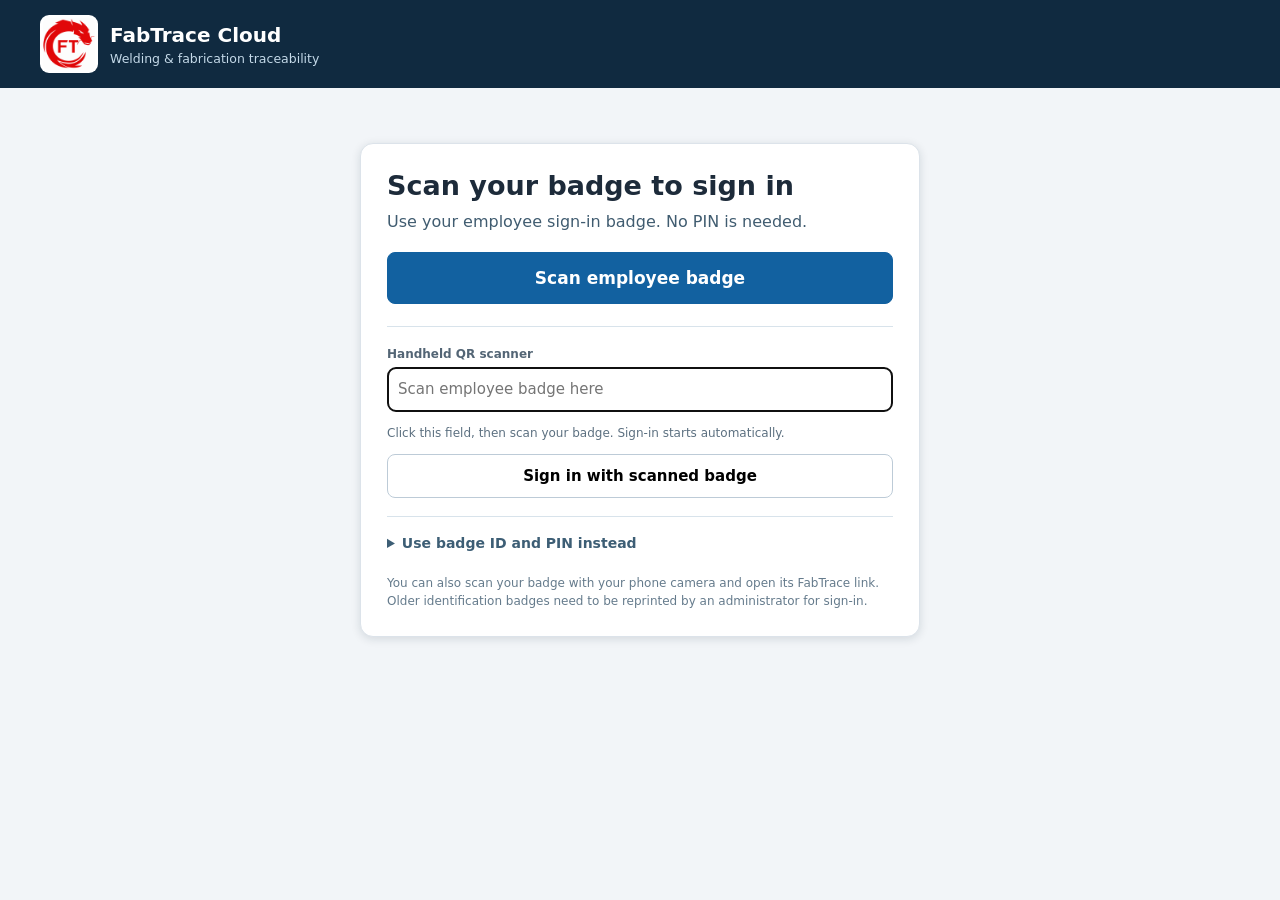
==== commit 7d7bfc74: "Add employee sign-in by scanning a secure QR badge Sign employees in without a PIN using revocable, " ====
--- a/static/index.html
+++ b/static/index.html
@@ -1,7 +1,7 @@
 <!doctype html><html lang="en"><head><meta charset="utf-8"><meta name="viewport" content="width=device-width,initial-scale=1"><title>FabTrace Cloud</title><link rel="icon" type="image/png" href="/static/fabtrace-logo.png"><style>
 :root{font:15px/1.5 system-ui,sans-serif;color:#1d2b3a;background:#f2f5f8}*{box-sizing:border-box}body{margin:0}header{background:#102a40;color:white;padding:15px max(16px,calc((100vw - 1200px)/2));display:flex;justify-content:space-between;align-items:center;gap:10px}header strong{font-size:20px}header small{display:block;color:#c4d9e8}main{max-width:1200px;margin:auto;padding:20px 16px}.card{background:white;padding:18px;border:1px solid #dce3ea;border-radius:13px;margin:0 0 15px;box-shadow:0 2px 10px #1232}.grid{display:grid;grid-template-columns:repeat(auto-fit,minmax(210px,1fr));gap:12px}h1{font-size:24px;margin:0 0 5px}h2{font-size:17px;margin:0 0 12px}p{margin:6px 0 12px}.muted{color:#617283}.badge{background:#eaf0f7;border-radius:20px;padding:4px 8px;display:inline-block;font-size:12px;font-weight:700}.red{background:#ffe8e7;color:#aa291d}.green{background:#e4f5e8;color:#18693e}.orange{background:#fff2d5;color:#885100}input,select,textarea,button{font:inherit;border:1px solid #bdcbd7;border-radius:8px;padding:10px;max-width:100%}input,select,textarea{width:100%;background:white}textarea{min-height:85px}button{cursor:pointer;background:#fff;font-weight:650}button.primary{background:#1261a0;color:white;border-color:#1261a0}button:disabled{opacity:.55}button:hover{filter:brightness(.97)}label{display:block;font-size:12px;font-weight:700;color:#536575;margin-bottom:4px}.field{margin-bottom:12px}.actions{display:flex;gap:8px;align-items:center;flex-wrap:wrap}.hidden{display:none!important}.row{display:flex;gap:12px;align-items:center;justify-content:space-between;flex-wrap:wrap}.notice{padding:12px;background:#ecf5ff;border:1px solid #d5e8fa;border-radius:9px;margin-bottom:14px}.danger{background:#fff1ec;border-color:#f4bdad;color:#aa3622}.tablewrap{overflow:auto}table{border-collapse:collapse;width:100%}th,td{text-align:left;padding:11px;border-bottom:1px solid #e3e9ef;font-size:13px;vertical-align:top}th{background:#f6f8fb;color:#657383;font-size:11px;text-transform:uppercase}a{color:#1261a0;cursor:pointer}code{font-size:12px;overflow-wrap:anywhere}.pill{display:inline-flex;border-radius:20px;background:#eef2f6;padding:4px 10px;font-size:12px}.metric{font-size:26px;font-weight:800}.metric small{font-size:12px;font-weight:400;display:block;color:#6b7c89}.event{border-left:2px solid #9dc6e4;padding:0 0 15px 14px;margin-left:4px}.event small{color:#617283}.qr{width:170px;height:170px;object-fit:contain;border:1px solid #e2e8ed;padding:8px;background:white}#message{position:fixed;right:15px;bottom:15px;max-width:360px;background:#1b3044;color:white;padding:14px;border-radius:10px;display:none;z-index:3}#message.show{display:block}.detail{word-break:break-word}#login{max-width:400px;margin:55px auto}nav{display:flex;flex-wrap:wrap;gap:8px;margin-bottom:18px}@media(max-width:580px){h1{font-size:20px}main{padding:14px}header{padding:12px}table{min-width:620px}}
-</style><link rel="stylesheet" href="/static/navigation.css?v=2026.11.03-employee-roster-groups.1"><link rel="stylesheet" href="/static/orders.css?v=2026.11.03-employee-roster-groups.1"><link rel="stylesheet" href="/static/order-setup.css?v=2026.11.03-employee-roster-groups.1"><link rel="stylesheet" href="/static/order-labels.css?v=2026.11.03-employee-roster-groups.1"><link rel="stylesheet" href="/static/spool-documents.css?v=2026.11.03-employee-roster-groups.1"><link rel="stylesheet" href="/static/document-piece-qa.css?v=2026.11.03-employee-roster-groups.1"><link rel="stylesheet" href="/static/spool-bom.css?v=2026.11.03-employee-roster-groups.1"><link rel="stylesheet" href="/static/admin.css?v=2026.11.03-employee-roster-groups.1"><link rel="stylesheet" href="/static/employee-badges.css?v=2026.11.03-employee-roster-groups.1"><link rel="stylesheet" href="/static/employee-roster.css?v=2026.11.03-employee-roster-groups.1"><link rel="stylesheet" href="/static/handoff.css?v=2026.11.03-employee-roster-groups.1"><link rel="stylesheet" href="/static/tracking.css?v=2026.11.03-employee-roster-groups.1"><link rel="stylesheet" href="/static/flow.css?v=2026.11.03-employee-roster-groups.1"><link rel="stylesheet" href="/static/quality.css?v=2026.11.03-employee-roster-groups.1"><link rel="stylesheet" href="/static/progress.css?v=2026.11.03-employee-roster-groups.1"><link rel="stylesheet" href="/static/production-progress.css?v=2026.11.03-employee-roster-groups.1"><link rel="stylesheet" href="/static/spool-records.css?v=2026.11.03-employee-roster-groups.1"><link rel="stylesheet" href="/static/parts.css?v=2026.11.03-employee-roster-groups.1"><link rel="stylesheet" href="/static/dossier.css?v=2026.11.03-employee-roster-groups.1"><link rel="stylesheet" href="/static/guide.css?v=2026.11.03-employee-roster-groups.1"><link rel="stylesheet" href="/static/removals.css?v=2026.11.03-employee-roster-groups.1"><link rel="stylesheet" href="/static/flow-status.css?v=2026.11.03-employee-roster-groups.1"></head><body><header><div style="display:flex;align-items:center;gap:12px"><img src="/static/fabtrace-logo.png" alt="FabTrace FT dragon logo" style="width:58px;height:58px;object-fit:contain;background:white;border-radius:9px;padding:3px"><div><strong>FabTrace Cloud</strong><small>Welding & fabrication traceability</small></div></div><div id="userTop" class="actions"></div></header><main>
-<section id="login" class="card"><h1>Employee badge login</h1><p class="muted">Enter your assigned employee badge ID and private PIN.</p><form id="loginForm"><div class="field"><label>Badge ID</label><input id="badge" autocomplete="username" required></div><div class="field"><label>Private PIN</label><input id="pin" type="password" autocomplete="current-password" minlength="6" required></div><button class="primary" style="width:100%">Sign in</button></form><p class="muted" style="font-size:12px">QR codes contain links to item or badge lookup pages. You must sign in before viewing or editing their records.</p></section>
+</style><link rel="stylesheet" href="/static/navigation.css?v=2026.11.04-badge-signin.1"><link rel="stylesheet" href="/static/orders.css?v=2026.11.04-badge-signin.1"><link rel="stylesheet" href="/static/order-setup.css?v=2026.11.04-badge-signin.1"><link rel="stylesheet" href="/static/order-labels.css?v=2026.11.04-badge-signin.1"><link rel="stylesheet" href="/static/spool-documents.css?v=2026.11.04-badge-signin.1"><link rel="stylesheet" href="/static/document-piece-qa.css?v=2026.11.04-badge-signin.1"><link rel="stylesheet" href="/static/spool-bom.css?v=2026.11.04-badge-signin.1"><link rel="stylesheet" href="/static/admin.css?v=2026.11.04-badge-signin.1"><link rel="stylesheet" href="/static/employee-badges.css?v=2026.11.04-badge-signin.1"><link rel="stylesheet" href="/static/employee-roster.css?v=2026.11.04-badge-signin.1"><link rel="stylesheet" href="/static/handoff.css?v=2026.11.04-badge-signin.1"><link rel="stylesheet" href="/static/tracking.css?v=2026.11.04-badge-signin.1"><link rel="stylesheet" href="/static/flow.css?v=2026.11.04-badge-signin.1"><link rel="stylesheet" href="/static/quality.css?v=2026.11.04-badge-signin.1"><link rel="stylesheet" href="/static/progress.css?v=2026.11.04-badge-signin.1"><link rel="stylesheet" href="/static/production-progress.css?v=2026.11.04-badge-signin.1"><link rel="stylesheet" href="/static/spool-records.css?v=2026.11.04-badge-signin.1"><link rel="stylesheet" href="/static/parts.css?v=2026.11.04-badge-signin.1"><link rel="stylesheet" href="/static/dossier.css?v=2026.11.04-badge-signin.1"><link rel="stylesheet" href="/static/guide.css?v=2026.11.04-badge-signin.1"><link rel="stylesheet" href="/static/removals.css?v=2026.11.04-badge-signin.1"><link rel="stylesheet" href="/static/flow-status.css?v=2026.11.04-badge-signin.1"><link rel="stylesheet" href="/static/badge-login.css?v=2026.11.04-badge-signin.1"></head><body><header><div style="display:flex;align-items:center;gap:12px"><img src="/static/fabtrace-logo.png" alt="FabTrace FT dragon logo" style="width:58px;height:58px;object-fit:contain;background:white;border-radius:9px;padding:3px"><div><strong>FabTrace Cloud</strong><small>Welding & fabrication traceability</small></div></div><div id="userTop" class="actions"></div></header><main>
+<section id="login" class="card"><h1>Scan your badge to sign in</h1><p class="fbl-intro">Use your employee sign-in badge. No PIN is needed.</p><button id="badgeLoginScan" type="button" class="primary fbl-camera-button">Scan employee badge</button><div id="badgeLoginStatus" class="fbl-status" role="status" aria-live="polite"></div><div id="badgeLoginCameraPanel" class="fbl-camera-panel hidden"><div class="fbl-camera-head"><h2>Employee badge camera</h2><button id="badgeLoginStop" type="button">Stop camera</button></div><div id="badgeLoginCamera" class="fbl-camera-view"></div><p id="badgeLoginCameraStatus" class="fbl-camera-note" role="status"></p></div><form id="badgeLoginForm" class="fbl-scanner"><div class="field"><label for="badgeLoginInput">Handheld QR scanner</label><input id="badgeLoginInput" type="password" autocomplete="off" autocapitalize="off" spellcheck="false" inputmode="none" maxlength="4096" placeholder="Scan employee badge here" aria-describedby="badgeLoginScannerHelp"></div><p id="badgeLoginScannerHelp" class="fbl-help">Click this field, then scan your badge. Sign-in starts automatically.</p><button id="badgeLoginSubmit" type="submit">Sign in with scanned badge</button></form><details id="loginPinFallback" class="fbl-fallback"><summary>Use badge ID and PIN instead</summary><form id="loginForm"><div class="field"><label for="badge">Badge ID</label><input id="badge" autocomplete="username" required></div><div class="field"><label for="pin">Private PIN</label><input id="pin" type="password" autocomplete="current-password" minlength="6" required></div><button type="submit" class="primary" style="width:100%">Sign in</button></form></details><p class="fbl-footer">You can also scan your badge with your phone camera and open its FabTrace link. Older identification badges need to be reprinted by an administrator for sign-in.</p></section>
 <section id="workspace" class="hidden"><nav id="mainNav" aria-label="Main work areas"><button id="navOrders" type="button">Orders</button><button id="navProgress" type="button">Production progress</button><button id="navHandoff" type="button">Scan &amp; transfer</button><button id="navFlow" type="button">Process flow</button><button id="navGuide" type="button">Guide &amp; setup</button><details id="moreTools"><summary>More tools</summary><div class="fn-tools"><div class="fn-tool-group" role="group" aria-labelledby="moreProductionTitle"><h2 id="moreProductionTitle">Production &amp; records</h2><button id="navItems" type="button">Items</button><button id="navTracking" type="button">Projects &amp; welds</button><button id="navParts" type="button">Spool parts</button><button id="navQuality" type="button">Audit readiness</button><button id="navDossier" type="button">Job Packets</button><button id="navBulk" type="button">Bulk import &amp; QR labels</button><button id="navNew" type="button">＋ New item</button></div><div class="fn-tool-group" role="group" aria-labelledby="moreAdminTitle"><h2 id="moreAdminTitle">Administration &amp; activity</h2><button id="navStaff" class="hidden" type="button">Employees</button><button id="navAdmin" class="hidden" type="button">Admin controls</button><button id="navRemoved" class="hidden" type="button">Removed records</button><button id="navAudit" type="button">Activity log</button><button id="navExportExcel" class="hidden" type="button">Export Excel</button></div></div></details></nav><div class="fn-context" role="navigation" aria-label="Page navigation"><button id="navBack" type="button">← Back to orders</button><span id="navCurrent" aria-live="polite"></span></div>
 <section id="itemsPage"><div class="row"><div><h1>Parts, spools & assemblies</h1><p class="muted">Shared shop-floor records · Search by Google part number, tracking ID or job</p></div><div class="actions"><input style="width:220px" id="search" placeholder="Search items"><button id="searchBtn">Search</button></div></div><div class="grid"><div class="card"><div class="metric" id="total">0<small>Matching items</small></div></div><div class="card"><div class="metric" id="pageCount">0<small>On this page</small></div></div></div><div class="card"><div class="tablewrap"><table><thead><tr><th>Tracking ID</th><th>Google part #</th><th>Type</th><th>Location</th><th>Handler</th><th>Welds</th><th>Inspection</th><th>Released</th></tr></thead><tbody id="itemsRows"></tbody></table></div><div class="actions" style="margin-top:14px"><button id="printSearchLabels">Print QR labels for search</button><button id="prev">Previous</button><span id="pages" class="muted"></span><button id="next">Next</button></div></div></section>
 <section id="handoffPage" class="hidden">
@@ -10,7 +10,7 @@
 <div class="fh-layout">
 <section class="card fh-wide"><h2>1 · Identify the item</h2><div class="field"><label for="handoffItem">Item QR / tracking ID</label><input id="handoffItem" placeholder="Scan item QR or enter its tracking ID" autocomplete="off" maxlength="500"></div><div class="actions"><button id="handoffItemCamera" type="button">Scan item with camera</button><button id="handoffItemFind" type="button">Find item</button></div><div id="handoffItemInfo" class="notice" style="margin-top:12px" aria-live="polite">Scan or enter the physical item to begin.</div><div id="handoffProcessNotice" class="notice hidden"></div></section>
 <section class="card"><h2>2 · Identify both employees</h2><p class="fh-help">The sending badge must match the item's recorded custodian. Scan each badge into its own field, or enter the badge ID if a scanner is unavailable.</p><div id="handoffControls"></div></section>
-<section class="card"><h2>4 · Review and record</h2><div class="field"><label for="handoffNotes">Transfer notes</label><textarea id="handoffNotes" maxlength="1000" placeholder="Cart, shift, or reason for this move"></textarea></div><div id="handoffSummary" class="fh-review" aria-live="polite">Identify the item and both employees to review the transfer.</div><div id="handoffError" class="fh-inline-error hidden" role="alert"></div><button id="handoffConfirm" type="button" class="primary" style="width:100%" disabled>Record custody transfer</button><p class="fh-record-note">Badge lookup identifies the two employees. The signed-in account records this handoff; scanning a badge does not sign its owner in or record an independent acceptance signature.</p><p class="fh-record-note">This action records custody, location and work status. Complete numbered process steps in Process flow. Released items use their permitted later process handoffs.</p><div id="handoffLocationSettings"></div></section>
+<section class="card"><h2>4 · Review and record</h2><div class="field"><label for="handoffNotes">Transfer notes</label><textarea id="handoffNotes" maxlength="1000" placeholder="Cart, shift, or reason for this move"></textarea></div><div id="handoffSummary" class="fh-review" aria-live="polite">Identify the item and both employees to review the transfer.</div><div id="handoffError" class="fh-inline-error hidden" role="alert"></div><button id="handoffConfirm" type="button" class="primary" style="width:100%" disabled>Record custody transfer</button><p class="fh-record-note">Badge lookup identifies the two employees. The signed-in account records this handoff; scanning a badge in these handoff fields keeps the signed-in recorder and does not record an independent acceptance signature.</p><p class="fh-record-note">This action records custody, location and work status. Complete numbered process steps in Process flow. Released items use their permitted later process handoffs.</p><div id="handoffLocationSettings"></div></section>
 </div>
 </section>
 <section id="bulkPage" class="hidden">
@@ -18,7 +18,7 @@
 <div class="card"><h2>1. Prepare your parts list</h2><p>Use the template with one row per part number or row for each physical item. Set <strong>quantity</strong> to create multiple independent physical records. QR labels are available for spools and material parts. Leave <strong>id</strong> blank for automatically generated IDs.</p><div class="actions"><button id="csvTemplate">↓ Download CSV template</button><input type="file" id="bulkFile" accept=".csv,text/csv" style="max-width:340px"></div><p class="muted" style="font-size:12px">Columns: google_part_number, kind, project, drawing, location, handler, welds_required, quantity, id. Handler must be a registered badge ID. Duplicate Google part numbers are permitted; duplicate tracking IDs are not.</p></div>
 <div class="card"><h2>2. Review & import</h2><div id="bulkPreview" class="muted">Choose a CSV file to preview its rows before importing.</div><div class="actions" style="margin-top:14px"><button class="primary" id="bulkImport" disabled>Import validated items</button><span id="bulkProgress" class="muted"></span></div></div>
 <div class="card"><h2>3. Generate & print QR labels</h2><p class="muted">After import, print QR sheets in batches of 100. Each spool label uses its spool number and permanent numbered suffix. Part labels retain their individual item ID. Labels point to the shared cloud record URL.</p><div class="actions"><button id="bulkPrint" disabled>Print next 100 imported labels</button><button id="bulkResetPrint" disabled>Start again at label 1</button><span id="bulkLabelProgress" class="muted"></span></div><p class="muted" style="font-size:12px">Allow print pop-ups in your browser. Print sheets at 100% scale and test QR scanning before applying labels.</p></div></section>
-<section id="itemPage" class="hidden"><div class="row"><div><h1 id="itemTitle">Item</h1></div><button id="back">← All items</button></div><div id="itemRemovalNotice" class="fr-removed-notice hidden" role="status"></div><div class="grid" id="itemMetrics"></div><div class="grid"><div class="card"><h2>Item identification</h2><div id="itemFields"></div><div class="actions"><button id="editGooglePart">Edit Google part #</button><button class="primary" id="transferBtn">Transfer</button><button id="phoneHandoffBtn">Handoff with phone camera</button><button id="weldBtn">Log welds</button><button id="itemTrackingBtn">Individual weld tracking</button><button id="itemFlowBtn">Process flow</button><button id="itemPartsBtn" type="button" class="hidden">Spool parts</button><button id="inspectBtn">Inspect</button><button id="reworkBtn">Open rework</button><button id="releaseBtn">Final release</button><button id="adminReleaseBtn" class="hidden" type="button">Release as administrator</button><button id="itemAdminBtn" class="hidden" type="button">Admin controls</button><button id="reopenBtn">Reopen</button><button id="removeItemBtn" type="button" class="fr-danger hidden">Remove item</button><button id="restoreItemBtn" type="button" class="hidden">Restore removed group</button></div></div><div class="card"><h2>QR label</h2><p id="qrCodeName"></p><div id="qrLabelDetails" class="muted" style="overflow-wrap:anywhere;margin:10px 0"></div><img id="qrImage" class="qr" alt="Scannable QR item label"><p><a id="qrDownload" download="label.svg">Download label</a></p><div class="muted" id="qrLink"></div></div></div><div class="grid"><div class="card"><h2>Inspection records</h2><div id="inspectionRecords"></div></div><div class="card"><h2>Rework records</h2><div id="reworkRecords"></div></div></div><div class="card"><h2>Custody handoffs</h2><div id="custodyHistory"></div></div><div class="card"><h2>Item audit events</h2><div id="itemAudit"></div></div></section>
+<section id="itemPage" class="hidden"><div class="row"><div><h1 id="itemTitle">Item</h1></div><button id="back">← All items</button></div><div id="itemRemovalNotice" class="fr-removed-notice hidden" role="status"></div><div class="grid" id="itemMetrics"></div><div class="grid"><div class="card"><div class="row"><h2>Item identification</h2><button id="itemFlowBtn" type="button" class="primary">My tasks &amp; requirements</button></div><div id="itemFields"></div><div class="actions"><button id="editGooglePart">Edit Google part #</button><button class="primary" id="transferBtn">Transfer</button><button id="phoneHandoffBtn">Handoff with phone camera</button><button id="weldBtn">Log welds</button><button id="itemTrackingBtn">Individual weld tracking</button><button id="itemPartsBtn" type="button" class="hidden">Spool parts</button><button id="inspectBtn">Inspect</button><button id="reworkBtn">Open rework</button><button id="releaseBtn">Final release</button><button id="adminReleaseBtn" class="hidden" type="button">Release as administrator</button><button id="itemAdminBtn" class="hidden" type="button">Admin controls</button><button id="reopenBtn">Reopen</button><button id="removeItemBtn" type="button" class="fr-danger hidden">Remove item</button><button id="restoreItemBtn" type="button" class="hidden">Restore removed group</button></div></div><div class="card"><h2>QR label</h2><p id="qrCodeName"></p><div id="qrLabelDetails" class="muted" style="overflow-wrap:anywhere;margin:10px 0"></div><img id="qrImage" class="qr" alt="Scannable QR item label"><p><a id="qrDownload" download="label.svg">Download label</a></p><div class="muted" id="qrLink"></div></div></div><div class="grid"><div class="card"><h2>Inspection records</h2><div id="inspectionRecords"></div></div><div class="card"><h2>Rework records</h2><div id="reworkRecords"></div></div></div><div class="card"><h2>Custody handoffs</h2><div id="custodyHistory"></div></div><div class="card"><h2>Item audit events</h2><div id="itemAudit"></div></div></section>
 <section id="removalsPage" class="hidden" aria-label="Removed purchase orders and parts"><div id="removalsContent" aria-live="polite"></div></section>
 <section id="orderLabelsPage" class="hidden" aria-label="Purchase order GPN QR labels"><div id="orderLabelsContent" aria-live="polite"></div></section>
 <section id="orderSetupPage" class="hidden" aria-label="Purchase order setup"><div id="orderSetupContent" aria-live="polite"></div></section>
@@ -32,7 +32,7 @@
 <section id="dossierPage" class="hidden" aria-label="Kelvion Job Packets and CLM Final Dossiers"><div id="dossierContent" aria-live="polite"></div></section>
 <section id="guidePage" class="hidden" aria-label="Operating guide and project setup"><div id="guideContent"></div></section>
 <section id="adminPage" class="hidden" aria-label="Administrator site controls"><div id="adminContent" aria-live="polite"></div></section>
-<section id="staffPage" class="hidden"><h1>Employee accounts</h1><div class="grid"><div class="card"><h2>Add employee</h2><form id="employeeForm"><div class="field"><label>Badge ID</label><input name="badge" pattern="[A-Za-z0-9_-]+" required></div><div class="field"><label>Name</label><input name="name" required></div><div class="field"><label>Private PIN (8+ characters)</label><input name="pin" type="password" minlength="8" required></div><div class="field"><label for="employeeRole">Job position / permissions</label><select name="role" id="employeeRole" required></select><p id="employeeRoleHelp" class="muted" aria-live="polite"></p></div><button class="primary">Add employee</button></form></div><div class="card"><div class="row"><h2>Employee roster · QR badges</h2><button id="printEmployeeBadges" type="button" class="primary">Print employee badge sheets</button></div><p class="muted">Employees are grouped by job position and sorted by name within each group. Use Change position to promote an employee or update their job permissions. Open Account controls for other account changes. Removed employees are available under Admin controls → Employee accounts → Show removed employees. Employee QR codes contain identification only, never a login PIN.</p><div id="staffRows"></div></div></div></section>
+<section id="staffPage" class="hidden"><h1>Employee accounts</h1><div class="grid"><div class="card"><h2>Add employee</h2><form id="employeeForm"><div class="field"><label>Badge ID</label><input name="badge" pattern="[A-Za-z0-9_-]+" required></div><div class="field"><label>Name</label><input name="name" required></div><div class="field"><label>Private PIN (8+ characters)</label><input name="pin" type="password" minlength="8" required></div><div class="field"><label for="employeeRole">Job position / permissions</label><select name="role" id="employeeRole" required></select><p id="employeeRoleHelp" class="muted" aria-live="polite"></p></div><button class="primary">Add employee</button></form></div><div class="card"><div class="row"><h2>Employee roster · QR badges</h2><button id="printEmployeeBadges" type="button" class="primary">Print employee badge sheets</button></div><p class="muted">Employees are grouped by job position and sorted by name within each group. Use Change position to promote an employee or update their job permissions. Open Account controls for other account changes. Removed employees are available under Admin controls → Employee accounts → Show removed employees. New employee QR badges sign in directly without a PIN. Reprint older identification badges to enable badge sign-in. Use Admin controls to replace or disable a lost sign-in badge.</p><div id="staffRows"></div></div></div></section>
 <dialog id="employeeBadgeDialog" class="feb-dialog" aria-labelledby="employeeBadgeTitle" aria-describedby="employeeBadgeHelp"><div class="feb-shell"><div class="feb-heading"><h2 id="employeeBadgeTitle">Print employee badge sheets</h2><button id="employeeBadgeClose" type="button">Close</button></div><p id="employeeBadgeHelp" class="muted">Print all active employees together or choose individual badges. Inactive and removed accounts are excluded. Each badge includes the current name, position, badge ID and existing QR code.</p><div class="field"><label for="employeeBadgeSearch">Find an employee</label><input id="employeeBadgeSearch" type="search" placeholder="Name, position or badge ID" maxlength="200"></div><div class="actions"><button id="employeeBadgeSelectAll" type="button">Select all active</button><button id="employeeBadgeClear" type="button">Clear selection</button><button id="employeeBadgeRefresh" type="button">Refresh employees</button></div><p id="employeeBadgeCount" class="feb-count" role="status" aria-live="polite"></p><div id="employeeBadgeRows" class="feb-rows" aria-label="Employees to print"></div><p id="employeeBadgeStatus" class="feb-status" role="status" aria-live="polite"></p><div class="feb-footer"><p class="muted">Multiple badges per Letter sheet · Print or Save as PDF</p><button id="employeeBadgePrint" type="button" class="primary" disabled>Print selected badges</button></div></div></dialog>
 <section id="auditPage" class="hidden"><h1>Audit activity</h1><div class="card"><div id="allAudit"></div></div></section>
 </section></main><div id="message" role="alert"></div><dialog id="dlg" style="border:1px solid #dae3ea;border-radius:14px;padding:22px;max-width:min(600px,95vw);width:100%;max-height:90vh;overflow:auto"><div class="row"><h2 id="dlgTitle"></h2><button onclick="document.getElementById('dlg').close()">✕</button></div><form id="dialogForm"><div id="dlgFields"></div><div class="actions"><button class="primary">Submit</button><button type="button" onclick="document.getElementById('dlg').close()">Cancel</button></div></form></dialog>
@@ -97,7 +97,7 @@
 $('navExportExcel').onclick=exportExcel;
 // End Excel export.
 function show(name){if(window.FabNavigation?.beforeShow(name)===false)return false;navigationVersion++;window.FabSpoolBom?.cancelPending();window.FabSpoolDocuments?.cancelPending();['orderLabelsPage','orderSetupPage','productionProgressPage','removalsPage','ordersPage','itemsPage','itemPage','handoffPage','bulkPage','staffPage','auditPage','trackingPage','flowPage','qualityPage','progressPage','partsPage','dossierPage','guidePage','adminPage'].forEach(id=>$(id).classList.toggle('hidden',id!==name));$('navRemoved').classList.toggle('primary',name==='removalsPage');if(name!=='removalsPage'&&window.FabRemovals)window.FabRemovals.cancelPending();$('navItems').classList.toggle('primary',['itemsPage','itemPage'].includes(name));$('navAdmin').classList.toggle('primary',name==='adminPage');if(name!=='adminPage'&&window.FabAdmin)window.FabAdmin.cancelPending();$('navOrders').classList.toggle('primary',['orderLabelsPage','orderSetupPage','ordersPage'].includes(name));if(name!=='orderLabelsPage'&&window.FabOrderLabels)window.FabOrderLabels.cancelPending();if(name!=='orderSetupPage'&&window.FabOrderSetup)window.FabOrderSetup.cancelPending();if(name!=='ordersPage'&&window.FabOrders)window.FabOrders.cancelPending();$('navTracking').classList.toggle('primary',name==='trackingPage');$('navFlow').classList.toggle('primary',name==='flowPage');$('navQuality').classList.toggle('primary',name==='qualityPage');$('navProgress').classList.toggle('primary',['progressPage','productionProgressPage'].includes(name));if(name!=='productionProgressPage'&&window.FabProductionProgress)window.FabProductionProgress.cancelPending();$('navParts').classList.toggle('primary',name==='partsPage');if(name!=='partsPage'&&window.FabParts)window.FabParts.cancelPending();$('navDossier').classList.toggle('primary',name==='dossierPage');$('navGuide').classList.toggle('primary',name==='guidePage');if(name!=='guidePage'&&window.FabGuide)window.FabGuide.cancelPending();if(name!=='progressPage'&&window.FabProgress)window.FabProgress.cancelPending();if(name!=='dossierPage'&&window.FabDossier)window.FabDossier.cancelPending();if(name!=='qualityPage'&&window.FabQuality)window.FabQuality.cancelPending();if(name!=='flowPage'&&window.FabFlow)window.FabFlow.cancelPending();if(name!=='trackingPage'&&window.FabTracking)window.FabTracking.cancelPending();if(name!=='handoffPage'&&window.FabHandoff)window.FabHandoff.cancelPending();$('navHandoff').classList.toggle('primary',name==='handoffPage');window.FabNavigation?.afterShow(name);return true}
-async function refreshAuth(){try{const [user,,qr]=await Promise.all([api('/api/me'),window.FabPermissions.load(),api('/api/qr/status').catch(()=>({ready:false}))]);me=user;qrStatus=qr;$('login').classList.add('hidden');$('workspace').classList.remove('hidden');$('userTop').innerHTML=`<span>${esc(me.name)} · ${esc(me.role_label||jobLabel(me.role))}</span> <button id="logout">Sign out</button>`;$('logout').onclick=async()=>{await api('/api/logout',{method:'POST'});location.reload()};$('navStaff').classList.toggle('hidden',me.role!=='admin');$('navAdmin').classList.toggle('hidden',me.role!=='admin');$('navRemoved').classList.toggle('hidden',me.role!=='admin');$('navExportExcel').classList.toggle('hidden',me.role!=='admin');$('navBulk').classList.toggle('hidden',!jobCan('manage_production'));$('navNew').classList.toggle('hidden',!jobCan('manage_production'));$('navAudit').classList.toggle('hidden',!jobCan('view_audit'));$('navHandoff').classList.toggle('hidden',!jobCan('handoff'));
+async function refreshAuth(){try{const [user,,qr]=await Promise.all([api('/api/me'),window.FabPermissions.load(),api('/api/qr/status').catch(()=>({ready:false}))]);me=user;qrStatus=qr;await window.FabBadgeLogin?.stopCamera();$('login').classList.add('hidden');$('workspace').classList.remove('hidden');$('userTop').innerHTML=`<span>${esc(me.name)} · ${esc(me.role_label||jobLabel(me.role))}</span> <button id="logout">Sign out</button>`;$('logout').onclick=async()=>{await api('/api/logout',{method:'POST'});location.reload()};$('navStaff').classList.toggle('hidden',me.role!=='admin');$('navAdmin').classList.toggle('hidden',me.role!=='admin');$('navRemoved').classList.toggle('hidden',me.role!=='admin');$('navExportExcel').classList.toggle('hidden',me.role!=='admin');$('navBulk').classList.toggle('hidden',!jobCan('manage_production'));$('navNew').classList.toggle('hidden',!jobCan('manage_production'));$('navAudit').classList.toggle('hidden',!jobCan('view_audit'));$('navHandoff').classList.toggle('hidden',!jobCan('handoff'));
  if(params.has('badge')){
    await window.FabHandoff.openBadge(params.get('badge'));
  }else if(params.has('admin')){await window.FabAdmin.open({item:params.get('item')||'',tab:params.get('tab')||'items',badge:params.get('employee')||'',action:params.get('action')||'',includeRemoved:params.get('removed')==='1'})}
@@ -116,7 +116,7 @@
  else if(params.has('tracking')){await window.FabTracking.open({project:params.get('project'),subproject:params.get('subproject'),spool:params.get('spool'),weld:params.get('weld'),view:params.get('view')})}
  else if(params.has('spool')||params.has('item')){const opening=navigationVersion;try{const id=await window.resolveItemQr(location.href);if(opening!==navigationVersion)return;await openItem(id);if(current?.id===id&&!current.removal?.removed){try{await api('/api/items/'+encodeURIComponent(id)+'/scan',{method:'POST'});await refreshItemAudit(id)}catch(error){notify(error.message)}}}catch(error){if(opening===navigationVersion){await listItems();notify(error.message)}}}
  else if(params.has('items'))await listItems();else if(params.has('bulk')&&jobCan('manage_production'))$('navBulk').onclick();else if(params.has('employees')&&me.role==='admin')await $('navStaff').onclick();else if(params.has('activity')&&jobCan('view_audit'))await $('navAudit').onclick();else if(window.FabOrderSetup)await window.FabOrderSetup.open();else await listItems()}catch(e){me=null;$('workspace').classList.add('hidden');$('login').classList.remove('hidden')}}
-$('loginForm').onsubmit=async e=>{e.preventDefault();try{await api('/api/login',{method:'POST',body:JSON.stringify({badge:$('badge').value,pin:$('pin').value})});$('pin').value='';await refreshAuth()}catch(err){notify(err.message)}};
+$('loginForm').onsubmit=async e=>{e.preventDefault();if(window.FabBadgeLogin)return window.FabBadgeLogin.signInWithPin();try{await api('/api/login',{method:'POST',body:JSON.stringify({badge:$('badge').value,pin:$('pin').value})});$('pin').value='';await refreshAuth()}catch(err){notify(err.message)}};
 function field(name,label,required=true,kind='text',value='',options=null){return `<div class="field"><label>${label}</label>${options?`<select name="${name}">${options.map(x=>`<option ${x===value?'selected':''}>${esc(x)}</option>`).join('')}</select>`:kind==='textarea'?`<textarea name="${name}" ${required?'required':''}>${esc(value)}</textarea>`:`<input name="${name}" type="${kind}" value="${esc(value)}" ${required?'required':''}>`}</div>`}
 function modal(title,fields,action){$('dlgTitle').textContent=title;$('dlgFields').innerHTML=fields;dialogSubmit=action;$('dlg').showModal()}
 $('dialogForm').onsubmit=async e=>{e.preventDefault();const obj=Object.fromEntries(new FormData(e.target));try{await dialogSubmit(obj);$('dlg').close();if(current)await openItem(current.id);else await listItems();notify('Saved successfully')}catch(err){notify(err.message)}};
@@ -226,21 +226,21 @@
  try{
   const employees=await api('/api/employees');
   const employee=Array.isArray(employees)?employees.find(row=>row.badge===id):null;
-  if(!employee||employee.active!==true||typeof employee.name!=='string'||!employee.name.trim()||typeof employee.role_label!=='string'||!employee.role_label.trim())throw Error('This employee badge is unavailable. Refresh Employees and try again.');
+  if(!employee||employee.active!==true||employee.badge_signin?.enabled===false||typeof employee.name!=='string'||!employee.name.trim()||typeof employee.role_label!=='string'||!employee.role_label.trim())throw Error('This employee badge is unavailable. Refresh Employees or use Admin controls to replace a disabled sign-in badge.');
   if(w.closed)return;
   const url='/api/employees/'+encodeURIComponent(employee.badge)+'/qr.png';
   w.document.open();
-  w.document.write(`<!doctype html><html lang="en"><head><meta charset="utf-8"><title>FabTrace badge ${esc(employee.name)} · ${esc(employee.badge)}</title><style>body{font:14px Arial;text-align:center;padding:30px;color:#111}img{width:200px;height:200px;object-fit:contain}.badge-name{font-size:24px;max-width:440px;margin:18px auto 8px;overflow-wrap:anywhere}.badge-position{font-size:20px;font-weight:600;max-width:440px;margin:8px auto;overflow-wrap:anywhere}.badge-id{font-size:18px;margin:8px 0}.small{font-size:11px;color:#555}@media print{button{display:none}}</style><link rel="stylesheet" href="/static/removals.css?v=2026.11.03-employee-roster-groups.1"></head><body><h2>FABTRACE EMPLOYEE</h2><img id="image" src="${url}" alt="Employee badge QR"><h2 class="badge-name">${esc(employee.name)}</h2><p class="badge-position">${esc(employee.role_label)}</p><p class="badge-id">${esc(employee.badge)}</p><p class="small">Badge QR identifies an employee; it does not authenticate their account.</p><button onclick="print()">Print badge</button></body></html>`);
+  w.document.write(`<!doctype html><html lang="en"><head><meta charset="utf-8"><title>FabTrace badge ${esc(employee.name)} · ${esc(employee.badge)}</title><style>body{font:14px Arial;text-align:center;padding:30px;color:#111}img{width:200px;height:200px;object-fit:contain}.badge-name{font-size:24px;max-width:440px;margin:18px auto 8px;overflow-wrap:anywhere}.badge-position{font-size:20px;font-weight:600;max-width:440px;margin:8px auto;overflow-wrap:anywhere}.badge-id{font-size:18px;margin:8px 0}.small{font-size:11px;color:#555}@media print{button{display:none}}</style><link rel="stylesheet" href="/static/removals.css?v=2026.11.04-badge-signin.1"></head><body><h2>FABTRACE EMPLOYEE</h2><img id="image" src="${url}" alt="Employee badge QR"><h2 class="badge-name">${esc(employee.name)}</h2><p class="badge-position">${esc(employee.role_label)}</p><p class="badge-id">${esc(employee.badge)}</p><p class="small">Scan this badge to sign in. Keep it with the named employee.</p><button onclick="print()">Print badge</button></body></html>`);
   w.document.close();
  }catch(error){if(!w.closed)w.close();notify(error.message||'The employee badge could not be loaded.');}
 }
 $('phoneHandoffBtn').onclick=()=>{if(current)window.FabHandoff.open({item:current.id,phone:true})};
 
-window.addEventListener('DOMContentLoaded',refreshAuth);
+window.addEventListener('DOMContentLoaded',()=>window.FabBadgeLogin?window.FabBadgeLogin.bootstrap():refreshAuth());
 </script>
-<script src="/static/flow-status.js?v=2026.11.03-employee-roster-groups.1"></script><script src="/static/spool-qr.js?v=2026.11.03-employee-roster-groups.1"></script><script src="/static/permissions.js?v=2026.11.03-employee-roster-groups.1"></script><script src="/static/employee-roster.js?v=2026.11.03-employee-roster-groups.1"></script><script src="/static/employee-badges.js?v=2026.11.03-employee-roster-groups.1"></script><script src="/static/removals.js?v=2026.11.03-employee-roster-groups.1"></script><script src="/static/admin.js?v=2026.11.03-employee-roster-groups.1"></script><script src="/static/handoff.js?v=2026.11.03-employee-roster-groups.1"></script><script src="/static/tracking.js?v=2026.11.03-employee-roster-groups.1"></script><script src="/static/document-piece-qa.js?v=2026.11.03-employee-roster-groups.1"></script><script src="/static/spool-documents.js?v=2026.11.03-employee-roster-groups.1"></script><script src="/static/spool-bom.js?v=2026.11.03-employee-roster-groups.1"></script><script src="/static/orders.js?v=2026.11.03-employee-roster-groups.1"></script><script src="/static/order-setup.js?v=2026.11.03-employee-roster-groups.1"></script><script src="/static/order-labels.js?v=2026.11.03-employee-roster-groups.1"></script><script src="/static/flow.js?v=2026.11.03-employee-roster-groups.1"></script><script src="/static/quality.js?v=2026.11.03-employee-roster-groups.1"></script><script src="/static/progress.js?v=2026.11.03-employee-roster-groups.1"></script><script src="/static/production-progress.js?v=2026.11.03-employee-roster-groups.1"></script><script src="/static/spool-records.js?v=2026.11.03-employee-roster-groups.1"></script><script src="/static/parts.js?v=2026.11.03-employee-roster-groups.1"></script><script src="/static/dossier.js?v=2026.11.03-employee-roster-groups.1"></script><script src="/static/guide.js?v=2026.11.03-employee-roster-groups.1"></script><script src="/static/navigation.js?v=2026.11.03-employee-roster-groups.1"></script></body></html>
-
-
-
-
-
+<script src="/static/flow-status.js?v=2026.11.04-badge-signin.1"></script><script src="/static/spool-qr.js?v=2026.11.04-badge-signin.1"></script><script src="/static/permissions.js?v=2026.11.04-badge-signin.1"></script><script src="/static/employee-roster.js?v=2026.11.04-badge-signin.1"></script><script src="/static/employee-badges.js?v=2026.11.04-badge-signin.1"></script><script src="/static/removals.js?v=2026.11.04-badge-signin.1"></script><script src="/static/admin.js?v=2026.11.04-badge-signin.1"></script><script src="/static/handoff.js?v=2026.11.04-badge-signin.1"></script><script src="/static/tracking.js?v=2026.11.04-badge-signin.1"></script><script src="/static/document-piece-qa.js?v=2026.11.04-badge-signin.1"></script><script src="/static/spool-documents.js?v=2026.11.04-badge-signin.1"></script><script src="/static/spool-bom.js?v=2026.11.04-badge-signin.1"></script><script src="/static/orders.js?v=2026.11.04-badge-signin.1"></script><script src="/static/order-setup.js?v=2026.11.04-badge-signin.1"></script><script src="/static/order-labels.js?v=2026.11.04-badge-signin.1"></script><script src="/static/flow.js?v=2026.11.04-badge-signin.1"></script><script src="/static/quality.js?v=2026.11.04-badge-signin.1"></script><script src="/static/progress.js?v=2026.11.04-badge-signin.1"></script><script src="/static/production-progress.js?v=2026.11.04-badge-signin.1"></script><script src="/static/spool-records.js?v=2026.11.04-badge-signin.1"></script><script src="/static/parts.js?v=2026.11.04-badge-signin.1"></script><script src="/static/dossier.js?v=2026.11.04-badge-signin.1"></script><script src="/static/guide.js?v=2026.11.04-badge-signin.1"></script><script src="/static/badge-login.js?v=2026.11.04-badge-signin.1"></script><script src="/static/navigation.js?v=2026.11.04-badge-signin.1"></script></body></html>
+
+
+
+
+
--- a/static/flow.css
+++ b/static/flow.css
@@ -36,6 +36,12 @@
 #flowPage .ff-empty strong{display:block;font-size:16px;color:var(--ff-ink);margin-bottom:5px}
 #flowPage .ff-empty p{max-width:660px;margin:7px auto 14px}
 #flowPage .ff-error,#flowDialog .ff-error{padding:13px;border:1px solid #edc8bb;border-radius:9px;background:#fff2ed;color:#8d3c29;white-space:pre-wrap;overflow-wrap:anywhere}
+#flowPage .ff-work-records{font-size:13px;color:#3c566a;overflow-wrap:anywhere}
+#flowPage .ff-position-work{border-left:4px solid #146291}
+#flowPage .ff-position-steps{list-style:none;padding:0;margin:12px 0 0}
+#flowPage .ff-position-steps>li{padding:12px 0;border-top:1px solid var(--ff-line)}
+#flowPage .ff-position-steps>li>div{display:flex;align-items:center;justify-content:space-between;gap:12px;flex-wrap:wrap}
+#flowPage .ff-position-steps ul{padding-left:22px;font-size:13px;margin:10px 0}
 #flowPage .ff-state{padding:25px;background:white;border:1px solid var(--ff-line);border-radius:11px}
 #flowPage .ff-current{border-top:4px solid #1e76a9}
 #flowPage .ff-current h2{font-size:21px;margin:5px 0}
--- a/static/badge-login.css
+++ b/static/badge-login.css
@@ -0,0 +1,22 @@
+#login{max-width:560px;margin:35px auto;padding:26px}
+#login h1{margin:0 0 8px;font-size:27px;line-height:1.2}
+#login .fbl-intro{font-size:16px;color:#405c70;line-height:1.5;margin:0 0 18px}
+#login .fbl-camera-button{width:100%;min-height:52px;font-size:17px}
+#login .fbl-status{padding:12px 0;color:#285c76;font-size:14px;line-height:1.5;overflow-wrap:anywhere}
+#login .fbl-status:empty{display:none}
+#login .fbl-error{color:#9c3429}
+#login .fbl-camera-panel{margin:15px 0;padding:12px;border:1px solid #cbdbe5;border-radius:9px;background:#f7fafc}
+#login .fbl-camera-head{display:flex;align-items:center;justify-content:space-between;gap:12px;margin-bottom:10px}
+#login .fbl-camera-head h2{font-size:16px;margin:0}
+#login .fbl-camera-view{max-width:100%;overflow:hidden;border-radius:6px}
+#login .fbl-camera-view video{max-width:100%}
+#login .fbl-camera-note{font-size:13px;line-height:1.5;color:#4d6575;margin:10px 0 0}
+#login .fbl-scanner{margin:22px 0 18px;padding-top:18px;border-top:1px solid #d8e3eb}
+#login .fbl-scanner label{font-weight:600}
+#login .fbl-scanner button{width:100%}
+#login .fbl-help{font-size:12px;line-height:1.5;color:#5c7080;margin:6px 0 12px}
+#login .fbl-fallback{border-top:1px solid #d8e3eb;padding-top:16px;margin-top:18px}
+#login .fbl-fallback summary{cursor:pointer;font-size:14px;font-weight:600;color:#3d5e75}
+#login .fbl-fallback form{margin-top:14px}
+#login .fbl-footer{margin:20px 0 0;font-size:12px;color:#657b8c;line-height:1.5}
+@media(max-width:600px){#login{margin:18px auto;padding:20px}#login h1{font-size:24px}}
